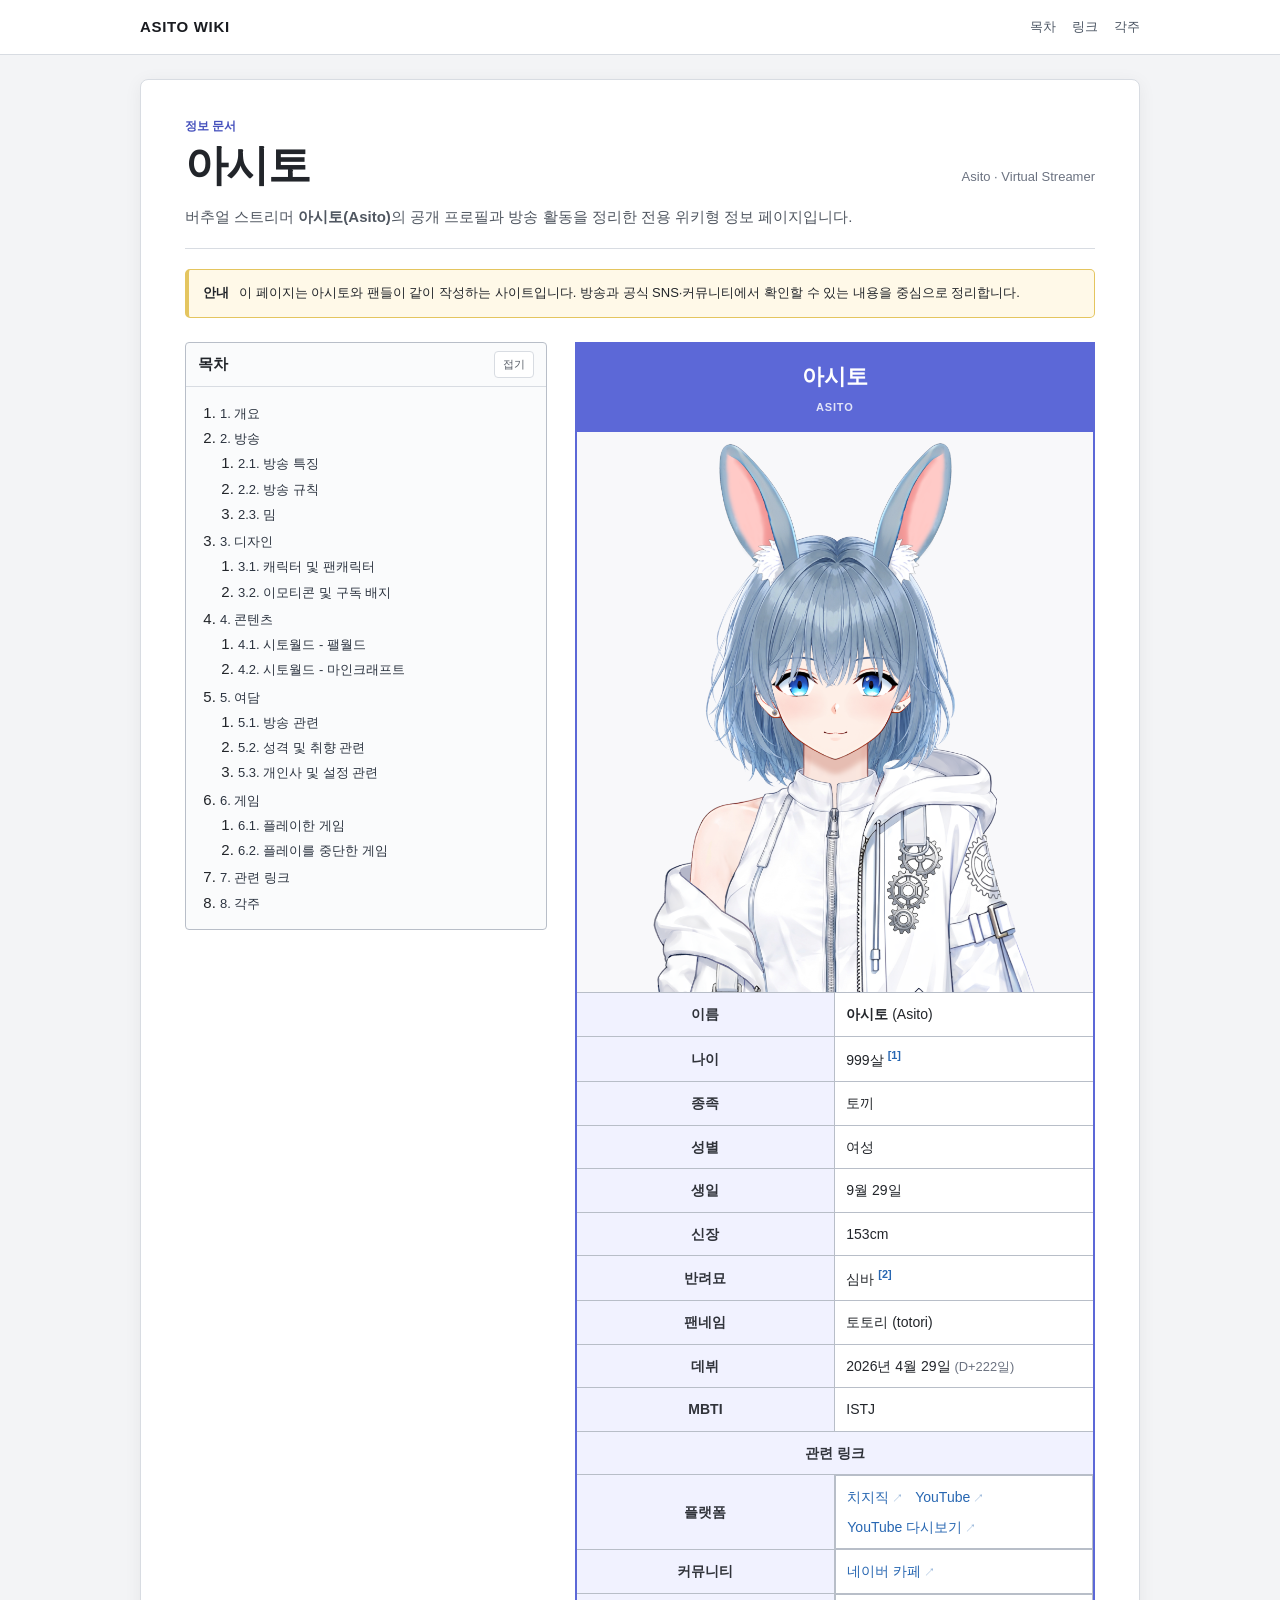
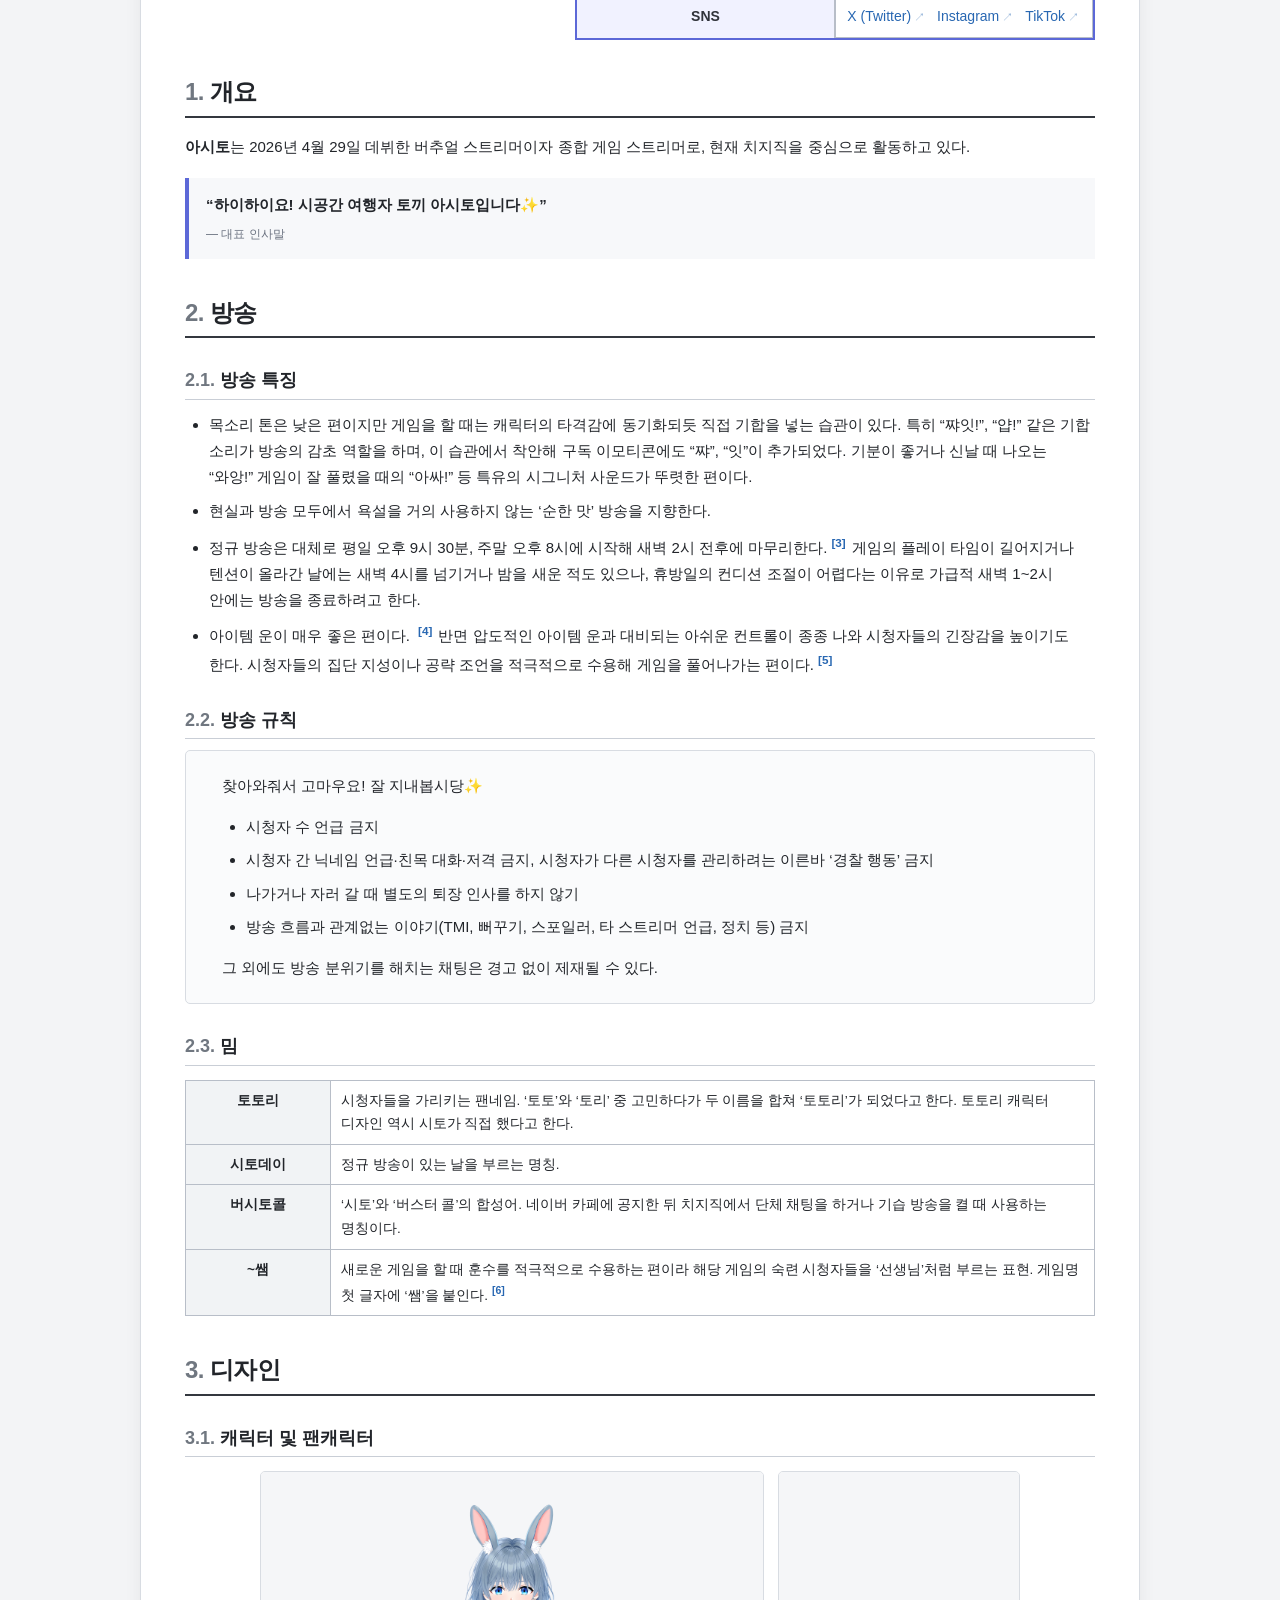
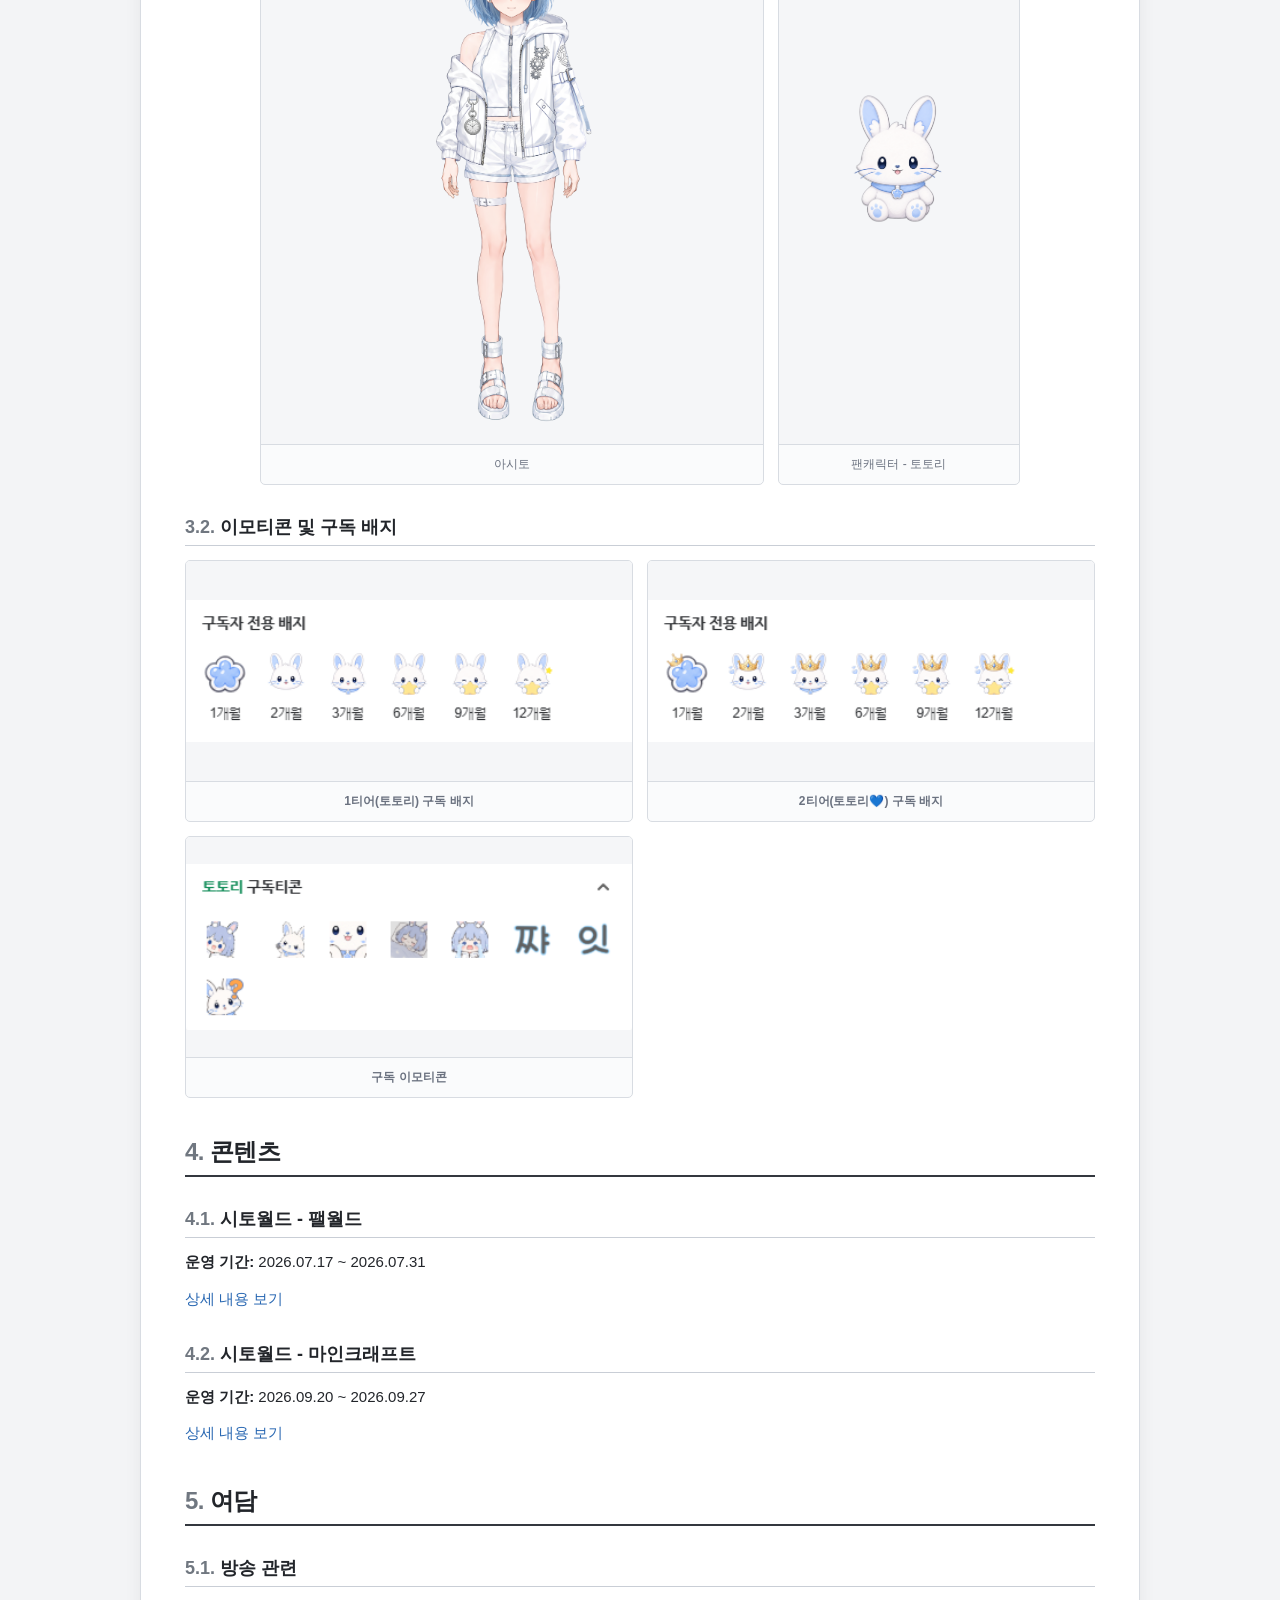
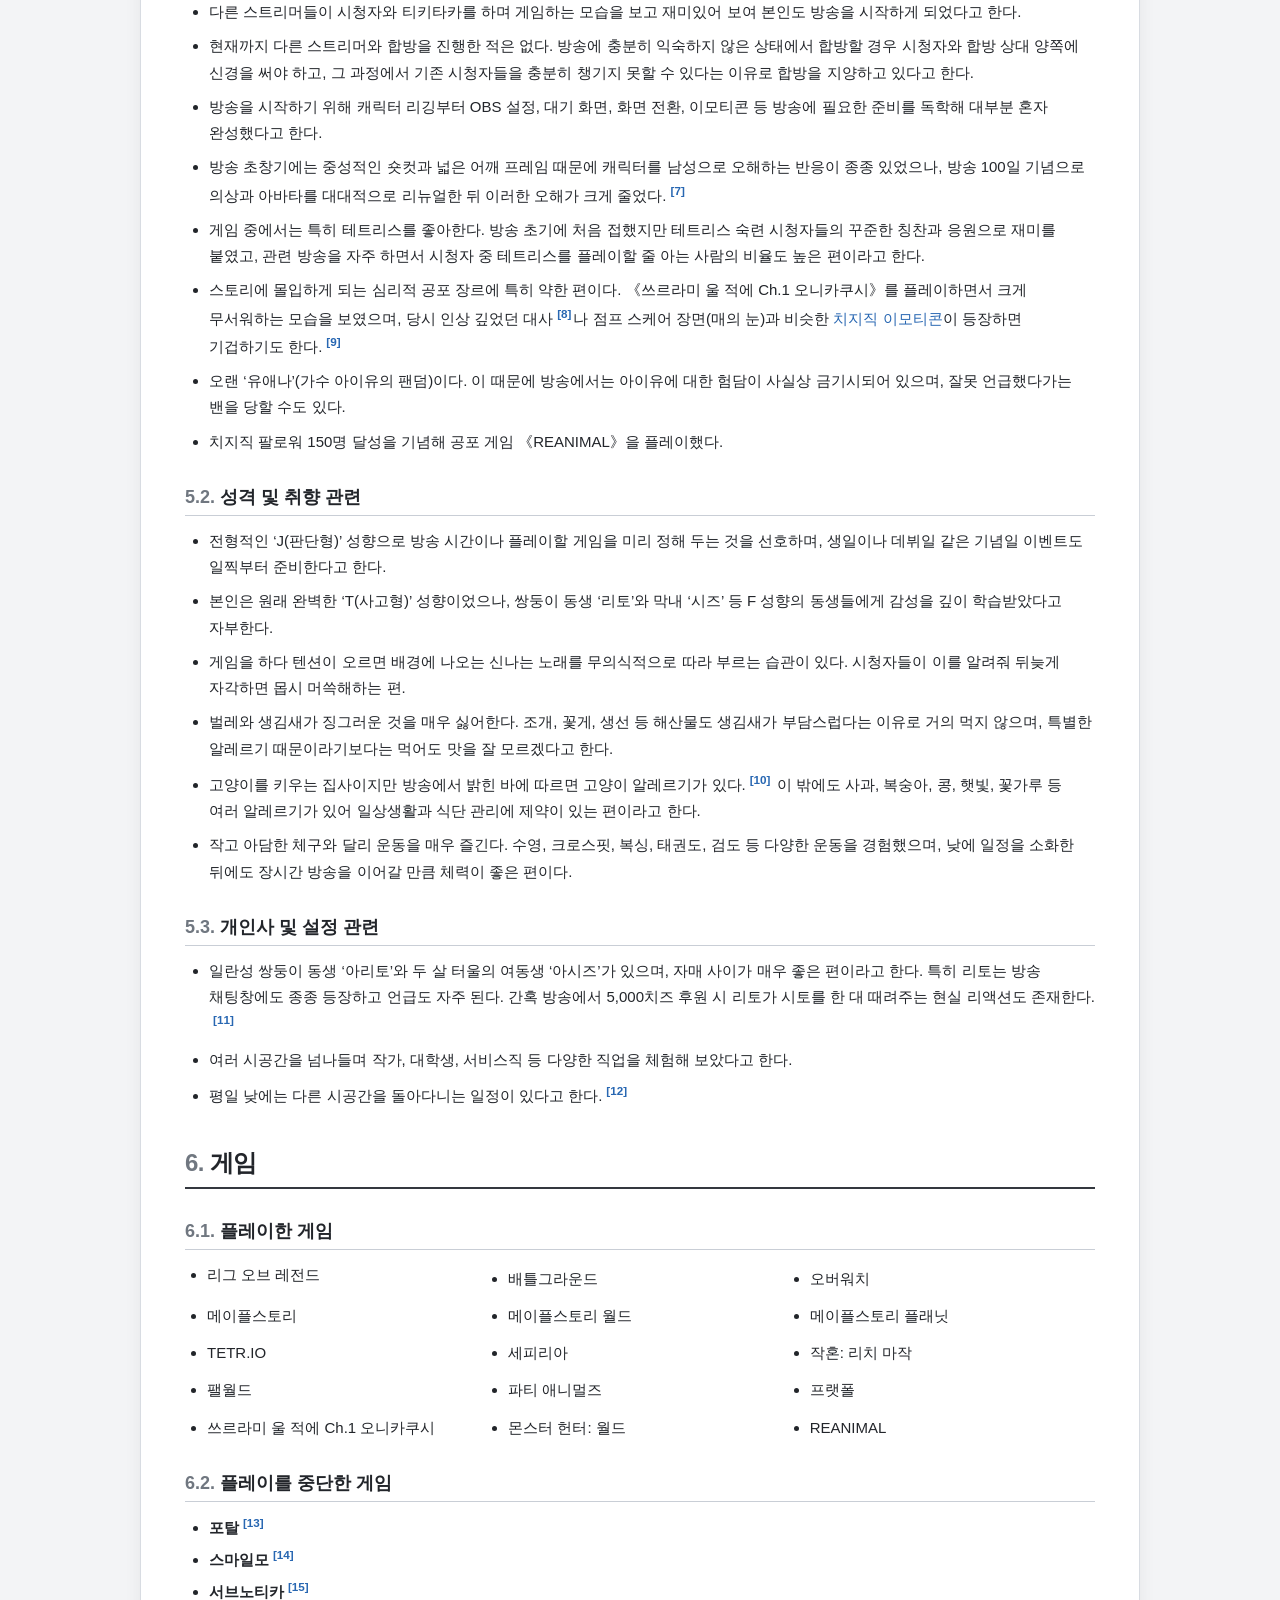
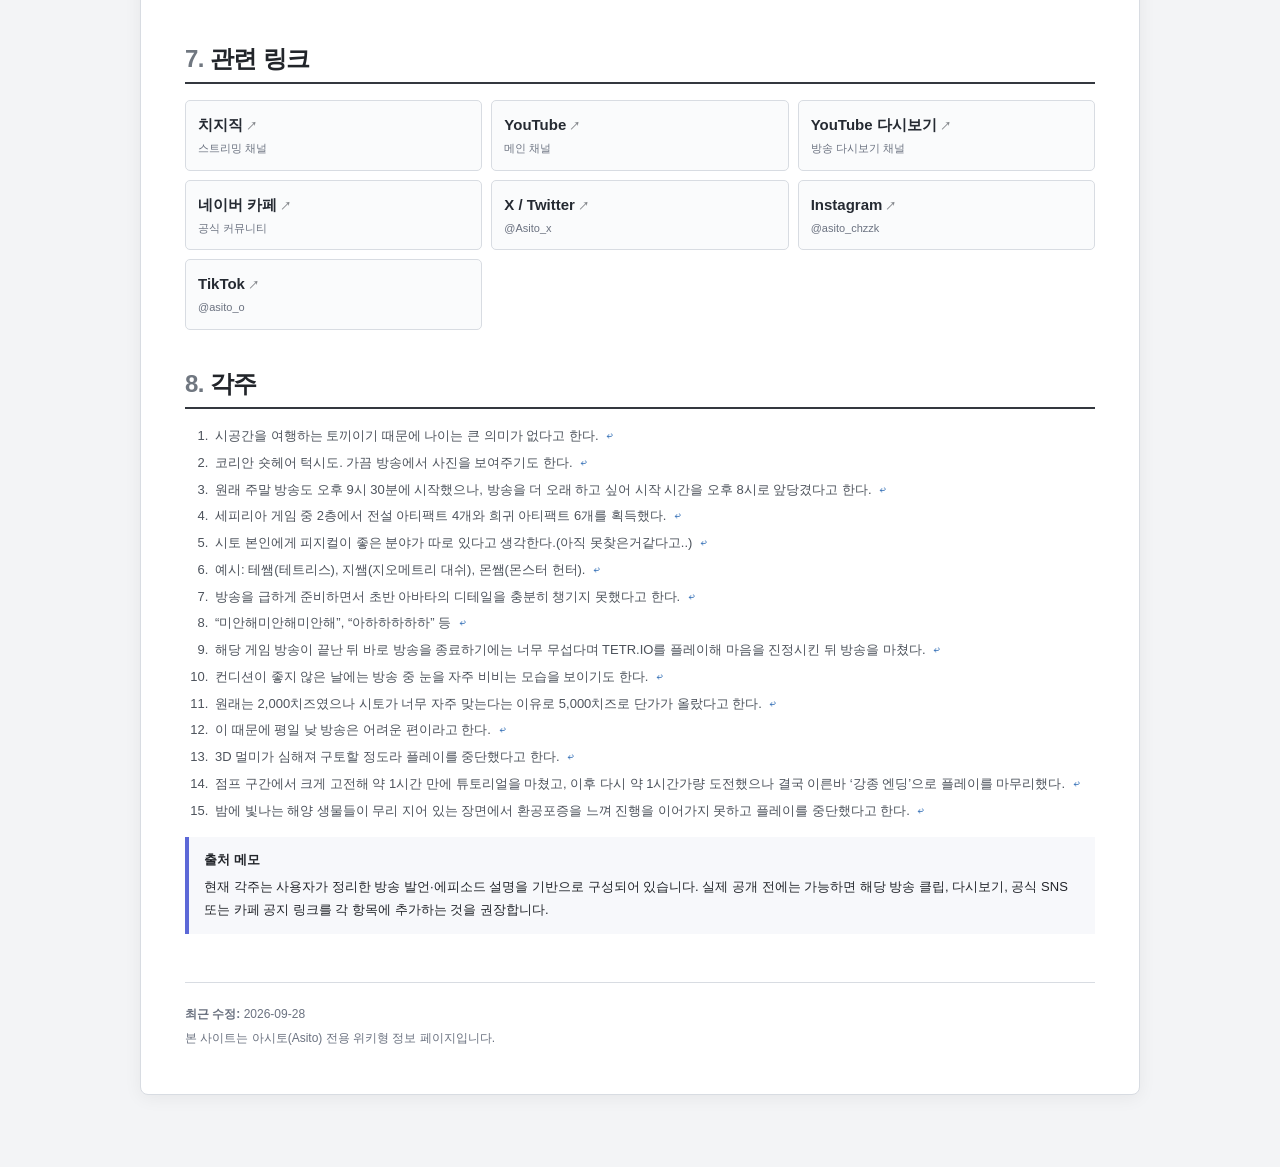
==== index.html @ 044b3c20 "Update index.html" ====
<!doctype html>
<html lang="ko">
<head>
  <meta charset="utf-8" />
  <meta name="viewport" content="width=device-width, initial-scale=1" />

  <title>아시토 (Asito) - 프로필·방송 정보 | 시토전용 위키</title>
  <meta name="description" content="버추얼 스트리머 아시토(Asito)의 프로필, 방송 특징, 밈, 콘텐츠, 게임 기록과 공식 링크를 정리한 전용 위키형 정보 페이지입니다." />
  <link rel="canonical" href="https://asito929.github.io/wiki/" />
  <meta name="robots" content="index, follow, max-image-preview:large" />

  <meta property="og:type" content="website" />
  <meta property="og:title" content="아시토 (Asito) - 전용 위키" />
  <meta property="og:description" content="아시토의 프로필과 방송 정보를 한곳에 정리한 전용 위키" />
  <meta property="og:url" content="https://asito929.github.io/wiki/" />
  <meta property="og:image" content="https://asito929.github.io/wiki/assets/asito_profile-placeholder.png" />
  <meta name="twitter:card" content="summary_large_image" />

  <link rel="stylesheet" href="./style.css" />

  <script type="application/ld+json">
  {
    "@context": "https://schema.org",
    "@type": "ProfilePage",
    "name": "아시토 (Asito) - 전용 위키",
    "description": "버추얼 스트리머 아시토의 공개 프로필과 방송 정보를 정리한 전용 위키형 페이지",
    "url": "https://YOUR-ID.github.io/",
    "mainEntity": {
      "@type": "Person",
      "name": "아시토",
      "alternateName": "Asito",
      "description": "버추얼 스트리머·종합 게임 스트리머",
      "sameAs": [
        "https://chzzk.naver.com/1ad1b25fa37d407d72d8764e93e0411b"
        "https://www.youtube.com/channel/UCNbgqA-y0f8MkxklSP9upqw",
        "https://youtube.com/channel/UC9Wk00P58SaqDqn43cXMQJQ",
        "https://x.com/Asito_x",
        "https://www.instagram.com/asito_chzzk",
        "https://www.tiktok.com/@asito_o",
        "https://cafe.naver.com/astio"
      ]
    }
  }
  </script>
</head>
<body>
  <header class="site-header">
    <div class="header-inner">
      <a class="brand" href="#top" aria-label="문서 맨 위로">ASITO WIKI</a>
      <div class="header-actions">
        <a href="#toc">목차</a>
        <a href="#links">링크</a>
        <a href="#notes">각주</a>
      </div>
    </div>
  </header>

  <main id="top" class="page-shell">
    <article class="wiki-document">
      <header class="document-header">
        <div class="document-title-row">
          <div>
            <p class="document-kicker">정보 문서</p>
            <h1>아시토</h1>
          </div>
          <span class="document-type">Asito · Virtual Streamer</span>
        </div>
        <p class="document-summary">
          버추얼 스트리머 <strong>아시토(Asito)</strong>의 공개 프로필과 방송 활동을 정리한 전용 위키형 정보 페이지입니다.
        </p>
      </header>

      <aside class="notice-box" aria-label="비공식 사이트 안내">
        <strong>안내</strong>
        <span>이 페이지는 아시토와 팬들이 같이 작성하는 사이트입니다. 방송과 공식 SNS·커뮤니티에서 확인할 수 있는 내용을 중심으로 정리합니다.</span>
      </aside>
      <section class="profile-area" aria-label="아시토 프로필">
        <table class="profile-table">
          <thead>
            <tr>
              <th colspan="2">
                <span class="profile-main-name">아시토</span>
                <span class="profile-en-name">ASITO</span>
              </th>
            </tr>
          </thead>
          <tbody>
            <tr class="profile-image-row">
              <td colspan="2">
                <img class="profile-image" src="./assets/asito_profile-placeholder.png" alt="아시토 프로필 이미지 자리" />
              </td>
            </tr>
            <tr><th>이름</th><td><strong>아시토</strong> (Asito)</td></tr>
            <tr><th>나이</th><td>999살<sup class="footnote-ref"><a href="#fn-1" id="ref-1">[1]</a></sup></td></tr>
            <tr><th>종족</th><td>토끼</td></tr>
            <tr><th>성별</th><td>여성</td></tr>
            <tr><th>생일</th><td>9월 29일</td></tr>
            <tr><th>신장</th><td>153cm</td></tr>
            <tr><th>반려묘</th><td>심바<sup class="footnote-ref"><a href="#fn-2" id="ref-2">[2]</a></sup></td></tr>
            <tr><th>팬네임</th><td>토토리 (totori)</td></tr>
            <tr><th>데뷔</th><td>2026년 4월 29일 <span class="subtle">(D+<span id="debutDays">-</span>일)</span></td></tr>
            <tr><th>MBTI</th><td>ISTJ</td></tr>
            <tr><th colspan="2">관련 링크</th></tr>
            <tr>
              <th>플랫폼</th>
              <td class="inline-links">
                <a href="https://chzzk.naver.com/1ad1b25fa37d407d72d8764e93e0411b" target="_blank" rel="noopener noreferrer">치지직</a>
                <a href="https://www.youtube.com/channel/UCNbgqA-y0f8MkxklSP9upqw" target="_blank" rel="noopener noreferrer">YouTube</a>
                <a href="https://youtube.com/channel/UC9Wk00P58SaqDqn43cXMQJQ" target="_blank" rel="noopener noreferrer">YouTube 다시보기</a>
              </td>
            </tr>
            <tr>
              <th>커뮤니티</th>
              <td class="inline-links">
                <a href="https://cafe.naver.com/astio" target="_blank" rel="noopener noreferrer">네이버 카페</a>
              </td>
            </tr>
            <tr>
              <th>SNS</th>
              <td class="inline-links">
                <a href="https://x.com/Asito_x" target="_blank" rel="noopener noreferrer">X (Twitter)</a>
                <a href="https://www.instagram.com/asito_chzzk" target="_blank" rel="noopener noreferrer">Instagram</a>
                <a href="https://www.tiktok.com/@asito_o" target="_blank" rel="noopener noreferrer">TikTok</a>
              </td>
            </tr>
          </tbody>
        </table>
      </section>

      <nav id="toc" class="toc-box" aria-label="문서 목차">
        <div class="toc-title">
          <strong>목차</strong>
          <button id="tocToggle" class="toc-toggle" type="button" aria-expanded="true">접기</button>
        </div>
        <ol id="tocList" class="toc-list"></ol>
      </nav>

      <div class="document-content">
        <section id="overview" class="wiki-section">
          <h2><span class="section-number">1.</span> 개요</h2>
          <p>
            <strong>아시토</strong>는 2026년 4월 29일 데뷔한 버추얼 스트리머이자 종합 게임 스트리머로, 현재 치지직을 중심으로 활동하고 있다.
          </p>
          <blockquote class="quote-box">
            <p><strong>“하이하이요! 시공간 여행자 토끼 아시토입니다✨”</strong></p>
            <cite>— 대표 인사말</cite>
          </blockquote>
        </section>

        <section id="broadcast" class="wiki-section">
          <h2><span class="section-number">2.</span> 방송</h2>

          <h3 id="broadcast-style"><span class="section-number">2.1.</span> 방송 특징</h3>
          <ul class="prose-list">
            <li>목소리 톤은 낮은 편이지만 게임을 할 때는 캐릭터의 타격감에 동기화되듯 직접 기합을 넣는 습관이 있다. 특히 “쨔잇!”, “얍!” 같은 기합 소리가 방송의 감초 역할을 하며, 이 습관에서 착안해 구독 이모티콘에도 “쨔”, “잇”이 추가되었다. 기분이 좋거나 신날 때 나오는 “와앙!” 게임이 잘 풀렸을 때의 “아싸!” 등 특유의 시그니처 사운드가 뚜렷한 편이다.</li>
            <li>현실과 방송 모두에서 욕설을 거의 사용하지 않는 ‘순한 맛’ 방송을 지향한다.</li>
            <li>정규 방송은 대체로 평일 오후 9시 30분, 주말 오후 8시에 시작해 새벽 2시 전후에 마무리한다.<sup class="footnote-ref"><a href="#fn-3" id="ref-3">[3]</a></sup> 게임의 플레이 타임이 길어지거나 텐션이 올라간 날에는 새벽 4시를 넘기거나 밤을 새운 적도 있으나, 휴방일의 컨디션 조절이 어렵다는 이유로 가급적 새벽 1~2시 안에는 방송을 종료하려고 한다.</li>
            <li>아이템 운이 매우 좋은 편이다. <sup class="footnote-ref"><a href="#fn-4" id="ref-4">[4]</a></sup> 반면 압도적인 아이템 운과 대비되는 아쉬운 컨트롤이 종종 나와 시청자들의 긴장감을 높이기도 한다. 시청자들의 집단 지성이나 공략 조언을 적극적으로 수용해 게임을 풀어나가는 편이다.<sup class="footnote-ref"><a href="#fn-5" id="ref-5">[5]</a></sup></li>
          </ul>

          <h3 id="broadcast-rules"><span class="section-number">2.2.</span> 방송 규칙</h3>

          <div class="rule-list">
            <p>찾아와줘서 고마우요! 잘 지내봅시당✨</p>

            <ul>
              <li>시청자 수 언급 금지</li>
              <li>시청자 간 닉네임 언급·친목 대화·저격 금지, 시청자가 다른 시청자를 관리하려는 이른바 ‘경찰 행동’ 금지</li>
              <li>나가거나 자러 갈 때 별도의 퇴장 인사를 하지 않기</li>
              <li>방송 흐름과 관계없는 이야기(TMI, 뻐꾸기, 스포일러, 타 스트리머 언급, 정치 등) 금지</li>
            </ul>

            <p>그 외에도 방송 분위기를 해치는 채팅은 경고 없이 제재될 수 있다.</p>
          </div>

          <h3 id="memes"><span class="section-number">2.3.</span> 밈</h3>
          <div class="wiki-table-scroll">
            <table class="wiki-table meme-table">
              <tbody>
                <tr><th>토토리</th><td>시청자들을 가리키는 팬네임. ‘토토’와 ‘토리’ 중 고민하다가 두 이름을 합쳐 ‘토토리’가 되었다고 한다. 토토리 캐릭터 디자인 역시 시토가 직접 했다고 한다.</td></tr>
                <tr><th>시토데이</th><td>정규 방송이 있는 날을 부르는 명칭.</td></tr>
                <tr><th>버시토콜</th><td>‘시토’와 ‘버스터 콜’의 합성어. 네이버 카페에 공지한 뒤 치지직에서 단체 채팅을 하거나 기습 방송을 켤 때 사용하는 명칭이다.</td></tr>
                <tr><th>~쌤</th><td>새로운 게임을 할 때 훈수를 적극적으로 수용하는 편이라 해당 게임의 숙련 시청자들을 ‘선생님’처럼 부르는 표현. 게임명 첫 글자에 ‘쌤’을 붙인다.<sup class="footnote-ref"><a href="#fn-6" id="ref-6">[6]</a></sup></td></tr>
              </tbody>
            </table>
          </div>
        </section>

        <section id="design" class="wiki-section">
          <h2><span class="section-number">3.</span> 디자인</h2>
          <h3 id="character"><span class="section-number">3.1.</span> 캐릭터 및 팬캐릭터</h3>
          <div class="character-grid">
            <figure class="media-card character-card character-main">
              <div class="character-image-wrap">
                <img src="./assets/asito_full_character-placeholder.png"
                    alt="아시토 기본 캐릭터 전신 일러스트" />
              </div>
              <figcaption>아시토</figcaption>
            </figure>

            <figure class="media-card character-card character-fan">
              <div class="character-image-wrap">
                <img src="./assets/totori.png"
                    alt="아시토 팬캐릭터 토토리" />
              </div>
              <figcaption>팬캐릭터 - 토토리</figcaption>
            </figure>
          </div>
          <!-- <h3 id="character"><span class="section-number">3.1.</span> 캐릭터 및 팬캐릭터</h3>
          <figure class="media-card large-media">
            <img src="./assets/asito_full_character-placeholder.png" alt="아시토 캐릭터 전신 일러스트 자리" />
            <figcaption>기본 캐릭터 시트</figcaption>
          </figure>

          <h3 id="character"><span class="section-number">3.2.</span> 팬캐릭터</h3>
          <figure class="media-card large-media">
            <img src="./assets/totori.png" alt="아시토 캐릭터 전신 일러스트 자리" />
            <figcaption>팬캐릭터</figcaption>
          </figure> -->

          <h3 id="emotes-badges"><span class="section-number">3.2.</span> 이모티콘 및 구독 배지</h3>
          <div class="media-grid">
            <figure class="media-card">
              <img src="./assets/totori_1tier_badge.png" alt="아시토 구독 배지 이미지 자리" />
              <figcaption><strong>1티어(토토리) 구독 배지</strong></figcaption>
            </figure>
            <figure class="media-card">
              <img src="./assets/totori_2tier_badge.png" alt="아시토 구독 배지 이미지 자리" />
              <figcaption><strong>2티어(토토리💙) 구독 배지</strong></figcaption>
            </figure>
            <figure class="media-card">
              <img src="./assets/totori_1tier_emoticon.png" alt="아시토 구독 이모티콘 이미지 자리" />
              <figcaption><strong>구독 이모티콘</strong></figcaption>
            </figure>
            <!-- <figure class="media-card">
              <img src="./assets/totori_2tier_emoticon.png" alt="아시토 구독 이모티콘 이미지 자리" />
              <figcaption><strong>2티어 구독 이모티콘</strong></figcaption>
            </figure> -->

          </div>
        </section>

        <section id="content" class="wiki-section">
          <h2><span class="section-number">4.</span> 콘텐츠</h2>

          <h3 id="sitoworld-palworld"><span class="section-number">4.1.</span> 시토월드 - 팰월드</h3>
          <p><strong>운영 기간:</strong> 2026.07.17 ~ 2026.07.31</p>
          <div class="content-links">
            <a class="detail-link" href="./content/sitoworld.html#palworld">상세 내용 보기</a>
          </div>

          <h3 id="sitoworld-minecraft"><span class="section-number">4.2.</span> 시토월드 - 마인크래프트</h3>
          <p><strong>운영 기간:</strong> 2026.09.20 ~ 2026.09.27</p>
          <div class="content-links">
            <a class="detail-link" href="./content/sitoworld.html#minecraft">상세 내용 보기</a>
          </div>
        </section>

        <section id="trivia" class="wiki-section">
          <h2><span class="section-number">5.</span> 여담</h2>

          <h3 id="trivia-broadcast"><span class="section-number">5.1.</span> 방송 관련</h3>
          <ul class="prose-list">
            <li>다른 스트리머들이 시청자와 티키타카를 하며 게임하는 모습을 보고 재미있어 보여 본인도 방송을 시작하게 되었다고 한다.</li>
            <li>현재까지 다른 스트리머와 합방을 진행한 적은 없다. 방송에 충분히 익숙하지 않은 상태에서 합방할 경우 시청자와 합방 상대 양쪽에 신경을 써야 하고, 그 과정에서 기존 시청자들을 충분히 챙기지 못할 수 있다는 이유로 합방을 지양하고 있다고 한다.</li>
            <li>방송을 시작하기 위해 캐릭터 리깅부터 OBS 설정, 대기 화면, 화면 전환, 이모티콘 등 방송에 필요한 준비를 독학해 대부분 혼자 완성했다고 한다.</li>
            <li>방송 초창기에는 중성적인 숏컷과 넓은 어깨 프레임 때문에 캐릭터를 남성으로 오해하는 반응이 종종 있었으나, 방송 100일 기념으로 의상과 아바타를 대대적으로 리뉴얼한 뒤 이러한 오해가 크게 줄었다.<sup class="footnote-ref"><a href="#fn-7" id="ref-7">[7]</a></sup></li>
            <li>게임 중에서는 특히 테트리스를 좋아한다. 방송 초기에 처음 접했지만 테트리스 숙련 시청자들의 꾸준한 칭찬과 응원으로 재미를 붙였고, 관련 방송을 자주 하면서 시청자 중 테트리스를 플레이할 줄 아는 사람의 비율도 높은 편이라고 한다.</li>
            <li>스토리에 몰입하게 되는 심리적 공포 장르에 특히 약한 편이다. 《쓰르라미 울 적에 Ch.1 오니카쿠시》를 플레이하면서 크게 무서워하는 모습을 보였으며, 당시 인상 깊었던 대사<sup class="footnote-ref"><a href="#fn-8" id="ref-8">[8]</a></sup>나 점프 스케어 장면(매의 눈)과 비슷한 <a href="https://ssl.pstatic.net/static/nng/glive/icon/b_12.gif" target="_blank" rel="noopener noreferrer">치지직 이모티콘</a>이 등장하면 기겁하기도 한다.<sup class="footnote-ref"><a href="#fn-9" id="ref-9">[9]</a></sup></li>
            <li>오랜 ‘유애나’(가수 아이유의 팬덤)이다. 이 때문에 방송에서는 아이유에 대한 험담이 사실상 금기시되어 있으며, 잘못 언급했다가는 밴을 당할 수도 있다.</li>
            <li>치지직 팔로워 150명 달성을 기념해 공포 게임 《REANIMAL》을 플레이했다.</li>
          </ul>

          <h3 id="trivia-personality"><span class="section-number">5.2.</span> 성격 및 취향 관련</h3>
          <ul class="prose-list">
            <li>전형적인 ‘J(판단형)’ 성향으로 방송 시간이나 플레이할 게임을 미리 정해 두는 것을 선호하며, 생일이나 데뷔일 같은 기념일 이벤트도 일찍부터 준비한다고 한다.</li>
            <li>본인은 원래 완벽한 ‘T(사고형)’ 성향이었으나, 쌍둥이 동생 ‘리토’와 막내 ‘시즈’ 등 F 성향의 동생들에게 감성을 깊이 학습받았다고 자부한다.</li>
            <li>게임을 하다 텐션이 오르면 배경에 나오는 신나는 노래를 무의식적으로 따라 부르는 습관이 있다. 시청자들이 이를 알려줘 뒤늦게 자각하면 몹시 머쓱해하는 편.</li>
            <li>벌레와 생김새가 징그러운 것을 매우 싫어한다. 조개, 꽃게, 생선 등 해산물도 생김새가 부담스럽다는 이유로 거의 먹지 않으며, 특별한 알레르기 때문이라기보다는 먹어도 맛을 잘 모르겠다고 한다.</li>
            <li>고양이를 키우는 집사이지만 방송에서 밝힌 바에 따르면 고양이 알레르기가 있다.<sup class="footnote-ref"><a href="#fn-10" id="ref-10">[10]</a></sup> 이 밖에도 사과, 복숭아, 콩, 햇빛, 꽃가루 등 여러 알레르기가 있어 일상생활과 식단 관리에 제약이 있는 편이라고 한다.</li>
            <li>작고 아담한 체구와 달리 운동을 매우 즐긴다. 수영, 크로스핏, 복싱, 태권도, 검도 등 다양한 운동을 경험했으며, 낮에 일정을 소화한 뒤에도 장시간 방송을 이어갈 만큼 체력이 좋은 편이다.</li>
          </ul>

          <h3 id="trivia-personal"><span class="section-number">5.3.</span> 개인사 및 설정 관련</h3>
          <ul class="prose-list">
            <li>일란성 쌍둥이 동생 ‘아리토’와 두 살 터울의 여동생 ‘아시즈’가 있으며, 자매 사이가 매우 좋은 편이라고 한다. 특히 리토는 방송 채팅창에도 종종 등장하고 언급도 자주 된다. 간혹 방송에서 5,000치즈 후원 시 리토가 시토를 한 대 때려주는 현실 리액션도 존재한다.<sup class="footnote-ref"><a href="#fn-11" id="ref-11">[11]</a></sup></li>
            <li>여러 시공간을 넘나들며 작가, 대학생, 서비스직 등 다양한 직업을 체험해 보았다고 한다.</li>
            <li>평일 낮에는 다른 시공간을 돌아다니는 일정이 있다고 한다.<sup class="footnote-ref"><a href="#fn-12" id="ref-12">[12]</a></sup></li>
          </ul>
        </section>

        <section id="games" class="wiki-section">
          <h2><span class="section-number">6.</span> 게임</h2>

          <h3 id="games-played"><span class="section-number">6.1.</span> 플레이한 게임</h3>
          <ul class="game-grid">
            <li>리그 오브 레전드</li>
            <li>배틀그라운드</li>
            <li>오버워치</li>
            <li>메이플스토리</li>
            <li>메이플스토리 월드</li>
            <li>메이플스토리 플래닛</li>
            <li>TETR.IO</li>
            <li>세피리아</li>
            <li>작혼: 리치 마작</li>
            <li>팰월드</li>
            <li>파티 애니멀즈</li>
            <li>프랫폴</li>
            <li>쓰르라미 울 적에 Ch.1 오니카쿠시</li>
            <li>몬스터 헌터: 월드</li>
            <li>REANIMAL</li>
          </ul>

          <h3 id="games-dropped"><span class="section-number">6.2.</span> 플레이를 중단한 게임</h3>
          <ul class="prose-list compact-game-list">
            <li><strong>포탈</strong><sup class="footnote-ref"><a href="#fn-13" id="ref-13">[13]</a></sup></li>
            <li><strong>스마일모</strong><sup class="footnote-ref"><a href="#fn-14" id="ref-14">[14]</a></sup></li>
            <li><strong>서브노티카</strong><sup class="footnote-ref"><a href="#fn-15" id="ref-15">[15]</a></sup></li>
          </ul>
        </section>

        <section id="links" class="wiki-section">
          <h2><span class="section-number">7.</span> 관련 링크</h2>
          <div class="link-list six-links">
            <a href="https://chzzk.naver.com/1ad1b25fa37d407d72d8764e93e0411b" class="external-link" target="_blank" rel="noopener noreferrer"><strong>치지직</strong><span>스트리밍 채널</span></a>
            <a href="https://www.youtube.com/channel/UCNbgqA-y0f8MkxklSP9upqw" class="external-link" target="_blank" rel="noopener noreferrer"><strong>YouTube</strong><span>메인 채널</span></a>
            <a href="https://youtube.com/channel/UC9Wk00P58SaqDqn43cXMQJQ" class="external-link" target="_blank" rel="noopener noreferrer"><strong>YouTube 다시보기</strong><span>방송 다시보기 채널</span></a>
            <a href="https://cafe.naver.com/astio" class="external-link" target="_blank" rel="noopener noreferrer"><strong>네이버 카페</strong><span>공식 커뮤니티</span></a>
            <a href="https://x.com/Asito_x" class="external-link" target="_blank" rel="noopener noreferrer"><strong>X / Twitter</strong><span>@Asito_x</span></a>
            <a href="https://www.instagram.com/asito_chzzk" class="external-link" target="_blank" rel="noopener noreferrer"><strong>Instagram</strong><span>@asito_chzzk</span></a>
            <a href="https://www.tiktok.com/@asito_o" class="external-link" target="_blank" rel="noopener noreferrer"><strong>TikTok</strong><span>@asito_o</span></a>
          </div>
        </section>

        <section id="notes" class="wiki-section">
          <h2><span class="section-number">8.</span> 각주</h2>
          <ol class="footnotes">
            <li id="fn-1">시공간을 여행하는 토끼이기 때문에 나이는 큰 의미가 없다고 한다. <a href="#ref-1" class="back-ref" aria-label="본문 각주 1로 돌아가기">↩</a></li>
            <li id="fn-2">코리안 숏헤어 턱시도. 가끔 방송에서 사진을 보여주기도 한다. <a href="#ref-2" class="back-ref" aria-label="본문 각주 2로 돌아가기">↩</a></li>
            <li id="fn-3">원래 주말 방송도 오후 9시 30분에 시작했으나, 방송을 더 오래 하고 싶어 시작 시간을 오후 8시로 앞당겼다고 한다. <a href="#ref-3" class="back-ref" aria-label="본문 각주 3으로 돌아가기">↩</a></li>
            <li id="fn-4">세피리아 게임 중 2층에서 전설 아티팩트 4개와 희귀 아티팩트 6개를 획득했다. <a href="#ref-4" class="back-ref" aria-label="본문 각주 4로 돌아가기">↩</a></li>
            <li id="fn-5">시토 본인에게 피지컬이 좋은 분야가 따로 있다고 생각한다.(아직 못찾은거같다고..) <a href="#ref-5" class="back-ref" aria-label="본문 각주 5로 돌아가기">↩</a></li>
            <li id="fn-6">예시: 테쌤(테트리스), 지쌤(지오메트리 대쉬), 몬쌤(몬스터 헌터). <a href="#ref-6" class="back-ref" aria-label="본문 각주 6으로 돌아가기">↩</a></li>
            <li id="fn-7">방송을 급하게 준비하면서 초반 아바타의 디테일을 충분히 챙기지 못했다고 한다. <a href="#ref-7" class="back-ref" aria-label="본문 각주 7로 돌아가기">↩</a></li>
            <li id="fn-8">“미안해미안해미안해”, “아하하하하하” 등  <a href="#ref-8" class="back-ref" aria-label="본문 각주 8로 돌아가기">↩</a></li>
            <li id="fn-9">해당 게임 방송이 끝난 뒤 바로 방송을 종료하기에는 너무 무섭다며 TETR.IO를 플레이해 마음을 진정시킨 뒤 방송을 마쳤다. <a href="#ref-9" class="back-ref" aria-label="본문 각주 9로 돌아가기">↩</a></li>
            <li id="fn-10">컨디션이 좋지 않은 날에는 방송 중 눈을 자주 비비는 모습을 보이기도 한다. <a href="#ref-10" class="back-ref" aria-label="본문 각주 10으로 돌아가기">↩</a></li>
            <li id="fn-11">원래는 2,000치즈였으나 시토가 너무 자주 맞는다는 이유로 5,000치즈로 단가가 올랐다고 한다. <a href="#ref-11" class="back-ref" aria-label="본문 각주 11로 돌아가기">↩</a></li>
            <li id="fn-12">이 때문에 평일 낮 방송은 어려운 편이라고 한다. <a href="#ref-12" class="back-ref" aria-label="본문 각주 12로 돌아가기">↩</a></li>
            <li id="fn-13">3D 멀미가 심해져 구토할 정도라 플레이를 중단했다고 한다. <a href="#ref-13" class="back-ref" aria-label="본문 각주 13으로 돌아가기">↩</a></li>
            <li id="fn-14">점프 구간에서 크게 고전해 약 1시간 만에 튜토리얼을 마쳤고, 이후 다시 약 1시간가량 도전했으나 결국 이른바 ‘강종 엔딩’으로 플레이를 마무리했다. <a href="#ref-14" class="back-ref" aria-label="본문 각주 14로 돌아가기">↩</a></li>
            <li id="fn-15">밤에 빛나는 해양 생물들이 무리 지어 있는 장면에서 환공포증을 느껴 진행을 이어가지 못하고 플레이를 중단했다고 한다. <a href="#ref-15" class="back-ref" aria-label="본문 각주 15로 돌아가기">↩</a></li>
          </ol>
          <div class="source-policy">
            <strong>출처 메모</strong>
            <p>현재 각주는 사용자가 정리한 방송 발언·에피소드 설명을 기반으로 구성되어 있습니다. 실제 공개 전에는 가능하면 해당 방송 클립, 다시보기, 공식 SNS 또는 카페 공지 링크를 각 항목에 추가하는 것을 권장합니다.</p>
          </div>
        </section>
      </div>

      <footer class="document-footer">
        <p><strong>최근 수정:</strong> 2026-09-28</p>
        <p>본 사이트는 아시토(Asito) 전용 위키형 정보 페이지입니다.</p>
      </footer>
    </article>
  </main>

  <button class="to-top" id="toTop" type="button" aria-label="맨 위로 이동">↑</button>
  <script src="./script.js"></script>
</body>
</html>
---- style.css ----
:root {
  /* 스트리머 대표색으로 이 값만 바꾸면 표/링크/강조색이 함께 바뀝니다. */
  --theme-color: #5c68d7;
  --theme-dark: #4651bd;
  --theme-soft: #f1f2ff;

  --page-bg: #f3f4f6;
  --paper: #ffffff;
  --text: #22252a;
  --muted: #6b7280;
  --line: #d8dce2;
  --line-dark: #b8bec8;
  --table-head: #f1f3f5;
  --notice-bg: #fff9e8;
  --notice-line: #e4c55f;
  --quote-bg: #f7f8fa;
  --radius: 8px;
  --shadow: 0 3px 18px rgba(0, 0, 0, .06);
}

* { box-sizing: border-box; }
html { scroll-behavior: smooth; }
body {
  margin: 0;
  background: var(--page-bg);
  color: var(--text);
  font-family: -apple-system, BlinkMacSystemFont, "Pretendard", "Noto Sans KR", "Segoe UI", sans-serif;
  font-size: 15px;
  line-height: 1.75;
  word-break: keep-all;
}

a { color: #2867b2; text-decoration: none; }
a:hover { text-decoration: underline; }
img { max-width: 100%; }

.site-header {
  position: sticky;
  top: 0;
  z-index: 50;
  border-bottom: 1px solid var(--line);
  background: rgba(255, 255, 255, .96);
  backdrop-filter: blur(9px);
}

.header-inner {
  max-width: 1040px;
  height: 54px;
  margin: 0 auto;
  padding: 0 20px;
  display: flex;
  align-items: center;
  justify-content: space-between;
  gap: 20px;
}

.brand {
  color: #191b20;
  font-size: 15px;
  font-weight: 850;
  letter-spacing: .045em;
}

.brand:hover { text-decoration: none; }
.header-actions { display: flex; gap: 16px; font-size: 13px; }
.header-actions a { color: #4b5563; }

.page-shell {
  max-width: 1040px;
  margin: 24px auto 72px;
  padding: 0 20px;
}

.wiki-document {
  min-width: 0;
  padding: 36px 44px 42px;
  border: 1px solid var(--line);
  border-radius: var(--radius);
  background: var(--paper);
  box-shadow: var(--shadow);
}

.document-header {
  padding-bottom: 18px;
  border-bottom: 1px solid var(--line);
}

.document-title-row {
  display: flex;
  align-items: flex-end;
  justify-content: space-between;
  gap: 20px;
}

.document-kicker {
  margin: 0 0 3px;
  color: var(--theme-dark);
  font-size: 12px;
  font-weight: 800;
}

h1 {
  margin: 0;
  font-size: clamp(31px, 5vw, 43px);
  line-height: 1.2;
  letter-spacing: -.035em;
}

.document-type {
  flex: 0 0 auto;
  margin-bottom: 3px;
  color: var(--muted);
  font-size: 13px;
}

.document-summary {
  margin: 12px 0 0;
  color: #505761;
}

.notice-box {
  margin: 20px 0 24px;
  padding: 12px 14px;
  display: grid;
  grid-template-columns: auto 1fr;
  gap: 10px;
  border: 1px solid var(--notice-line);
  border-left-width: 4px;
  border-radius: 5px;
  background: var(--notice-bg);
  font-size: 13px;
}

.notice-box strong { white-space: nowrap; }

/* =============================
   프로필 정보표
   ============================= */
.profile-area {
  margin: 25px 0 28px;
  display: flex;
  justify-content: center;
}

.profile-table {
  width: min(100%, 620px);
  border-collapse: collapse;
  table-layout: fixed;
  border: 2px solid var(--theme-color);
  background: #fff;
  font-size: 14px;
}

.profile-table th,
.profile-table td {
  border: 1px solid var(--line-dark);
  padding: 9px 11px;
  vertical-align: middle;
}

.profile-table thead th {
  padding: 14px 12px;
  border-color: var(--theme-color);
  background: var(--theme-color);
  color: #fff;
  text-align: center;
}

.profile-main-name {
  display: block;
  font-size: 22px;
  font-weight: 900;
  letter-spacing: -.02em;
}

.profile-en-name {
  display: block;
  margin-top: 2px;
  opacity: .82;
  font-size: 11px;
  font-weight: 600;
  letter-spacing: .08em;
}

.profile-table tbody > tr:not(.profile-image-row) > th {
  width: 124px;
  background: var(--theme-soft);
  color: #30333a;
  text-align: center;
  font-weight: 750;
}

.profile-image-row td {
  padding: 0;
  background: #f8f8fa;
  text-align: center;
}

.profile-image {
  display: block;
  width: 100%;
  max-height: 560px;
  margin: 0 auto;
  object-fit: contain;
  background: #f8f8fa;
}

.image-caption {
  margin: 0;
  padding: 7px 10px;
  border-top: 1px solid var(--line);
  color: var(--muted);
  font-size: 11px;
}

.inline-links {
  display: flex;
  flex-wrap: wrap;
  gap: 5px 12px;
}

.inline-links a::after,
.external-link strong::after {
  content: " ↗";
  font-size: .75em;
  opacity: .55;
}

/* =============================
   목차
   ============================= */
.toc-box {
  width: min(100%, 620px);
  margin: 0 0 36px;
  border: 1px solid var(--line-dark);
  border-radius: 4px;
  background: #fafbfc;
}

.toc-title {
  min-height: 43px;
  padding: 8px 12px;
  display: flex;
  align-items: center;
  justify-content: space-between;
  border-bottom: 1px solid var(--line);
}

.toc-title strong { font-size: 15px; }

.toc-toggle {
  padding: 3px 8px;
  border: 1px solid var(--line);
  border-radius: 4px;
  background: #fff;
  color: #555b65;
  font: inherit;
  font-size: 11px;
  cursor: pointer;
}

.toc-list {
  margin: 0;
  padding: 12px 16px 13px 37px;
}

.toc-list li { margin: 2px 0; line-height: 1.55; }
.toc-list a { color: #2c3440; font-size: 13px; }
.toc-list a:hover { color: #2867b2; }
.toc-list ol { margin: 2px 0 4px; padding-left: 22px; }
.toc-box.collapsed .toc-list { display: none; }
.toc-box.collapsed .toc-title { border-bottom: 0; }

/* =============================
   본문
   ============================= */
.document-content { min-width: 0; }
.wiki-section { margin-top: 38px; scroll-margin-top: 76px; }
.wiki-section:first-child { margin-top: 0; }

h2 {
  margin: 0 0 16px;
  padding: 0 0 7px;
  border-bottom: 2px solid #34383f;
  font-size: 24px;
  line-height: 1.35;
  letter-spacing: -.025em;
}

h3 {
  margin: 29px 0 11px;
  padding-bottom: 5px;
  border-bottom: 1px solid #c9ced6;
  font-size: 18px;
  line-height: 1.45;
  scroll-margin-top: 76px;
}

h4 {
  margin: 22px 0 9px;
  font-size: 15.5px;
  line-height: 1.5;
  scroll-margin-top: 76px;
}

.section-number { color: #707780; font-weight: 650; }
p { margin: 10px 0; }
ul, ol { padding-left: 24px; }
li + li { margin-top: 4px; }

.quote-box {
  margin: 18px 0;
  padding: 14px 17px;
  border-left: 4px solid var(--theme-color);
  background: var(--quote-bg);
}

.quote-box p { margin: 0; }
.quote-box cite {
  display: block;
  margin-top: 6px;
  color: var(--muted);
  font-size: 12px;
  font-style: normal;
}

.footnote-ref { margin-left: 2px; font-size: .78em; }

.footnote-ref a {
  display: inline-block;
  padding: 0 2px;
  border-radius: 3px;
  font-weight: 700;
  cursor: pointer;
}

.footnote-ref a[aria-expanded="true"] {
  background: var(--theme-soft);
  text-decoration: none;
}

.footnote-popover {
  position: fixed;
  z-index: 2000;
  display: none;
  width: min(360px, calc(100vw - 24px));
  max-height: min(280px, calc(100vh - 24px));
  overflow: hidden;
  border: 1px solid #9ea6b3;
  border-radius: 6px;
  background: #fff;
  box-shadow: 0 8px 28px rgba(30, 38, 52, .18), 0 2px 7px rgba(30, 38, 52, .12);
  color: #30343b;
  font-size: 13.5px;
  line-height: 1.65;
}

.footnote-popover.show {
  display: block;
  animation: footnote-pop .12s ease-out;
}

.footnote-popover-head {
  display: flex;
  align-items: center;
  justify-content: space-between;
  min-height: 38px;
  padding: 7px 8px 7px 12px;
  border-bottom: 1px solid var(--line);
  background: #f7f8fa;
}

.footnote-popover-title {
  color: var(--theme-dark);
  font-size: 13px;
}

.footnote-popover-close {
  display: grid;
  place-items: center;
  width: 28px;
  height: 28px;
  padding: 0;
  border: 0;
  border-radius: 4px;
  background: transparent;
  color: #68707c;
  font: inherit;
  font-size: 21px;
  line-height: 1;
  cursor: pointer;
}

.footnote-popover-close:hover,
.footnote-popover-close:focus-visible {
  background: #e9ebef;
  color: #252a32;
  outline: none;
}

.footnote-popover-body {
  max-height: 230px;
  overflow-y: auto;
  padding: 11px 13px 13px;
}

@keyframes footnote-pop {
  from { opacity: 0; transform: translateY(-3px); }
  to { opacity: 1; transform: translateY(0); }
}

@media (max-width: 640px) {
  .footnote-popover {
    width: auto;
    max-height: min(42vh, 280px);
    box-shadow: 0 8px 30px rgba(30, 38, 52, .22);
  }

  .footnote-popover-body {
    max-height: calc(min(42vh, 280px) - 39px);
  }

  .footnote-emote {
    display: inline-flex;
    align-items: center;
    vertical-align: middle;
    margin: 0 4px;
  }

  .footnote-emote img {
    width: 36px;
    height: 36px;
    object-fit: contain;
    vertical-align: middle;
  }
}

.fold-box {
  margin: 16px 0;
  border: 1px solid var(--line);
  border-radius: 4px;
  background: #fbfbfc;
}

.fold-box summary {
  padding: 9px 12px;
  cursor: pointer;
  font-weight: 700;
}

.fold-content {
  padding: 2px 13px 11px;
  border-top: 1px solid var(--line);
}

.wiki-table-scroll {
  width: 100%;
  margin: 14px 0 18px;
  overflow-x: auto;
}

.wiki-table {
  width: 100%;
  min-width: 520px;
  border-collapse: collapse;
  font-size: 13.5px;
}

.wiki-table th,
.wiki-table td {
  padding: 8px 10px;
  border: 1px solid var(--line-dark);
  vertical-align: top;
}

.wiki-table thead th,
.relationship-table > tbody > tr > th {
  background: var(--table-head);
  text-align: center;
  font-weight: 800;
}

.history-table td:first-child { width: 138px; white-space: nowrap; }
.relationship-table th { width: 145px; }

.link-list {
  display: grid;
  grid-template-columns: repeat(3, 1fr);
  gap: 9px;
  margin-top: 14px;
}

.external-link {
  min-width: 0;
  padding: 11px 12px;
  border: 1px solid var(--line);
  border-radius: 5px;
  background: #fafbfc;
}

.external-link:hover {
  border-color: #aeb8c9;
  background: var(--theme-soft);
  text-decoration: none;
}

.external-link strong {
  display: block;
  color: #252a32;
}

.external-link span {
  display: block;
  margin-top: 1px;
  color: var(--muted);
  font-size: 11px;
}

.footnotes {
  margin: 14px 0;
  padding-left: 27px;
  color: #4d535c;
  font-size: 13px;
}

.footnotes li {
  scroll-margin-top: 76px;
  padding-left: 3px;
}

.back-ref { margin-left: 4px; }

.source-policy,
.policy-box {
  margin-top: 15px;
  padding: 12px 15px;
  border-left: 4px solid var(--theme-color);
  background: #f7f8fb;
  font-size: 13px;
}

.source-policy p { margin: 4px 0 0; }
.policy-box ul { margin: 0; }

.document-footer {
  margin-top: 48px;
  padding-top: 18px;
  border-top: 1px solid var(--line);
  color: var(--muted);
  font-size: 12px;
}

.document-footer p { margin: 3px 0; }

.to-top {
  position: fixed;
  right: 20px;
  bottom: 20px;
  width: 42px;
  height: 42px;
  border: 1px solid var(--line);
  border-radius: 50%;
  background: #fff;
  box-shadow: var(--shadow);
  color: #3f4650;
  font-size: 18px;
  cursor: pointer;
  opacity: 0;
  pointer-events: none;
  transition: opacity .18s ease, transform .18s ease;
}

.to-top.show { opacity: 1; pointer-events: auto; }
.to-top:hover { transform: translateY(-2px); }

@media (max-width: 720px) {
  body { font-size: 14px; word-break: normal; }
  .header-inner { height: 50px; padding: 0 14px; }
  .header-actions { gap: 12px; font-size: 12px; }
  .page-shell { margin-top: 12px; padding: 0 8px; }
  .wiki-document { padding: 25px 16px 34px; border-radius: 5px; }
  .document-title-row { display: block; }
  .document-type { display: inline-block; margin-top: 7px; }
  .notice-box { grid-template-columns: 1fr; gap: 2px; }
  .profile-table tbody > tr:not(.profile-image-row) > th { width: 96px; padding-left: 6px; padding-right: 6px; }
  .profile-main-name { font-size: 20px; }
  .toc-box { width: 100%; }
  h2 { font-size: 21px; }
  h3 { font-size: 17px; }
  .link-list { grid-template-columns: 1fr; }
  .to-top { right: 12px; bottom: 12px; }
}

@media (max-width: 430px) {
  .brand { font-size: 13px; }
  .header-actions a:first-child { display: none; }
  .wiki-document { padding-left: 13px; padding-right: 13px; }
  .profile-table { font-size: 13px; }
  .profile-table th, .profile-table td { padding-top: 8px; padding-bottom: 8px; }
}

@media print {
  .site-header,
  .to-top,
  .toc-toggle { display: none !important; }
  body { background: #fff; }
  .page-shell { max-width: none; margin: 0; padding: 0; }
  .wiki-document { border: 0; box-shadow: none; padding: 0; }
  a { color: inherit; text-decoration: none; }
}

/* =============================
   아시토 문서 전용 확장 스타일
   ============================= */
.subtle {
  color: var(--muted);
  font-size: .92em;
}

.prose-list {
  margin: 12px 0;
}

.prose-list > li {
  margin-top: 8px;
}

.compact-quote {
  margin-bottom: 12px;
}

.rule-list {
  margin: 10px 0 8px;
  padding: 12px 18px 12px 36px;
  border: 1px solid var(--line);
  border-radius: 5px;
  background: #fafbfc;
}

.rule-list li + li {
  margin-top: 7px;
}

.rule-warning {
  margin-top: 10px;
  padding: 9px 12px;
  border-left: 4px solid #c84c4c;
  background: #fff7f7;
  font-size: 13px;
}

.meme-table th,
.wiki-table tbody > tr > th {
  width: 145px;
  background: var(--table-head);
  text-align: center;
  font-weight: 800;
}

.media-grid {
  display: grid;
  grid-template-columns: repeat(2, minmax(0, 1fr));
  gap: 14px;
  margin: 14px 0 20px;
}

.media-card {
  margin: 0;
  overflow: hidden;
  border: 1px solid var(--line);
  border-radius: 5px;
  background: #fafbfc;
}

.media-card img {
  display: block;
  width: 100%;
  min-height: 220px;
  max-height: 440px;
  object-fit: contain;
  background: #f5f6f8;
}

.large-media {
  max-width: 620px;
  margin: 14px auto 20px;
}

.large-media img {
  min-height: 420px;
  max-height: 680px;
}

/* Character comparison layout */
.character-grid {
  display: grid;
  grid-template-columns: minmax(0, 1.35fr) minmax(220px, 0.65fr);
  align-items: stretch;
  gap: 14px;
  max-width: 760px;
  margin: 14px auto 20px;
}

.character-card {
  display: flex;
  flex-direction: column;
}

.character-image-wrap {
  display: flex;
  align-items: center;
  justify-content: center;
  flex: 1;
  min-height: 430px;
  padding: 16px;
  background: #f5f6f8;
}

.character-card img {
  width: 100%;
  min-height: 0;
  max-height: 540px;
  object-fit: contain;
  background: transparent;
}

.character-fan img {
  width: 72%;
  max-height: 330px;
}

@media (max-width: 720px) {
  .character-grid {
    grid-template-columns: minmax(0, 1.25fr) minmax(0, 0.75fr);
    gap: 9px;
  }

  .character-image-wrap {
    min-height: 300px;
    padding: 10px;
  }

  .character-fan img {
    width: 78%;
    max-height: 230px;
  }
}

@media (max-width: 480px) {
  .character-grid {
    grid-template-columns: 1fr 0.72fr;
  }

  .character-image-wrap {
    min-height: 240px;
    padding: 7px;
  }

  .character-fan img {
    width: 82%;
    max-height: 190px;
  }
}

.media-card figcaption {
  padding: 9px 12px;
  border-top: 1px solid var(--line);
  color: var(--muted);
  font-size: 12px;
  text-align: center;
}

.pending-link,
.missing-link-note {
  color: #6a5b2f;
  font-size: 13px;
}

.pending-link {
  display: inline-block;
  margin: 8px 0 0;
  padding: 5px 9px;
  border: 1px dashed #c8b36d;
  border-radius: 4px;
  background: #fffbea;
}

.game-grid {
  display: grid;
  grid-template-columns: repeat(3, minmax(0, 1fr));
  gap: 7px 16px;
  margin: 12px 0 18px;
  padding-left: 22px;
}

.six-links {
  grid-template-columns: repeat(3, 1fr);
}

.missing-link-note {
  display: grid;
  grid-template-columns: auto 1fr;
  gap: 10px;
  margin-top: 12px;
  padding: 10px 12px;
  border: 1px solid #e5d79a;
  border-radius: 5px;
  background: #fffbea;
}

.missing-link-note strong {
  white-space: nowrap;
}

@media (max-width: 720px) {
  .media-grid { grid-template-columns: 1fr; }
  .game-grid { grid-template-columns: repeat(2, minmax(0, 1fr)); }
  .six-links { grid-template-columns: 1fr; }
  .large-media img { min-height: 300px; }
  .missing-link-note { grid-template-columns: 1fr; gap: 2px; }
}

@media (max-width: 430px) {
  .game-grid { grid-template-columns: 1fr; }
  .meme-table th,
  .wiki-table tbody > tr > th { width: 104px; }
}

/* Compact list for games whose details live in footnotes */
.compact-game-list {
  margin-top: 0.65rem;
  margin-bottom: 0;
}

.compact-game-list > li {
  margin: 0.22rem 0;
}

.compact-game-list .footnote-ref {
  margin-left: 0.12rem;
}

/* =============================
   데스크톱 상단 레이아웃
   왼쪽: 목차 / 오른쪽: 프로필 정보표
   모바일에서는 기존 세로 배치를 유지합니다.
   ============================= */
@media (min-width: 900px) {
  .wiki-document {
    display: grid;
    grid-template-columns: minmax(260px, 0.82fr) minmax(0, 1.18fr);
    column-gap: 28px;
    align-items: start;
  }

  .document-header {
    grid-column: 1 / -1;
    grid-row: 1;
  }

  .notice-box {
    grid-column: 1 / -1;
    grid-row: 2;
  }

  /* DOM에서는 프로필이 먼저 오지만 화면에서는 오른쪽에 배치 */
  .profile-area {
    grid-column: 2;
    grid-row: 3;
    display: block;
    width: 100%;
    margin: 0 0 36px;
  }

  .profile-table {
    width: 100%;
    max-width: none;
  }

  /* 목차는 왼쪽 */
  .toc-box {
    grid-column: 1;
    grid-row: 3;
    width: 100%;
    margin: 0 0 36px;
    align-self: start;
  }

  .toc-list {
    padding-left: 34px;
    padding-right: 12px;
  }

  .toc-list ol {
    padding-left: 18px;
  }

  .document-content {
    grid-column: 1 / -1;
    grid-row: 4;
  }

  .document-footer {
    grid-column: 1 / -1;
    grid-row: 5;
  }
}
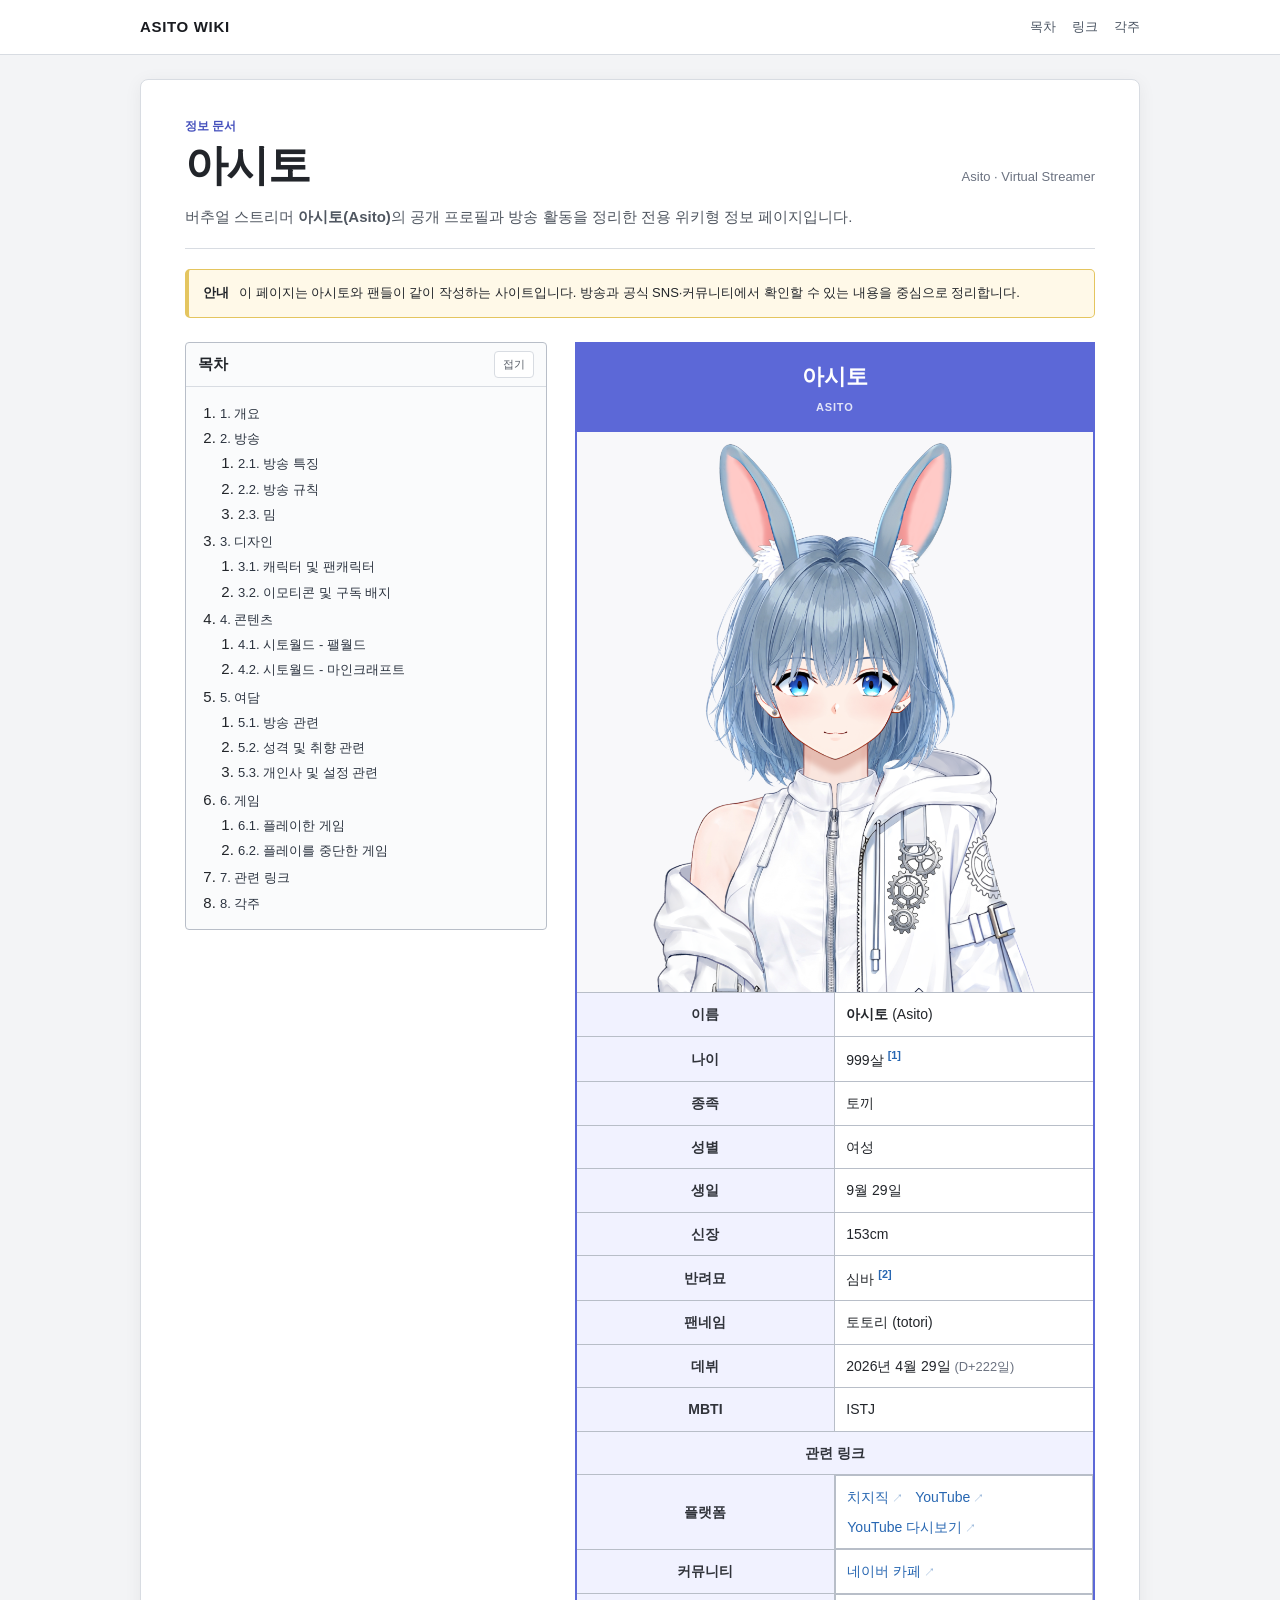
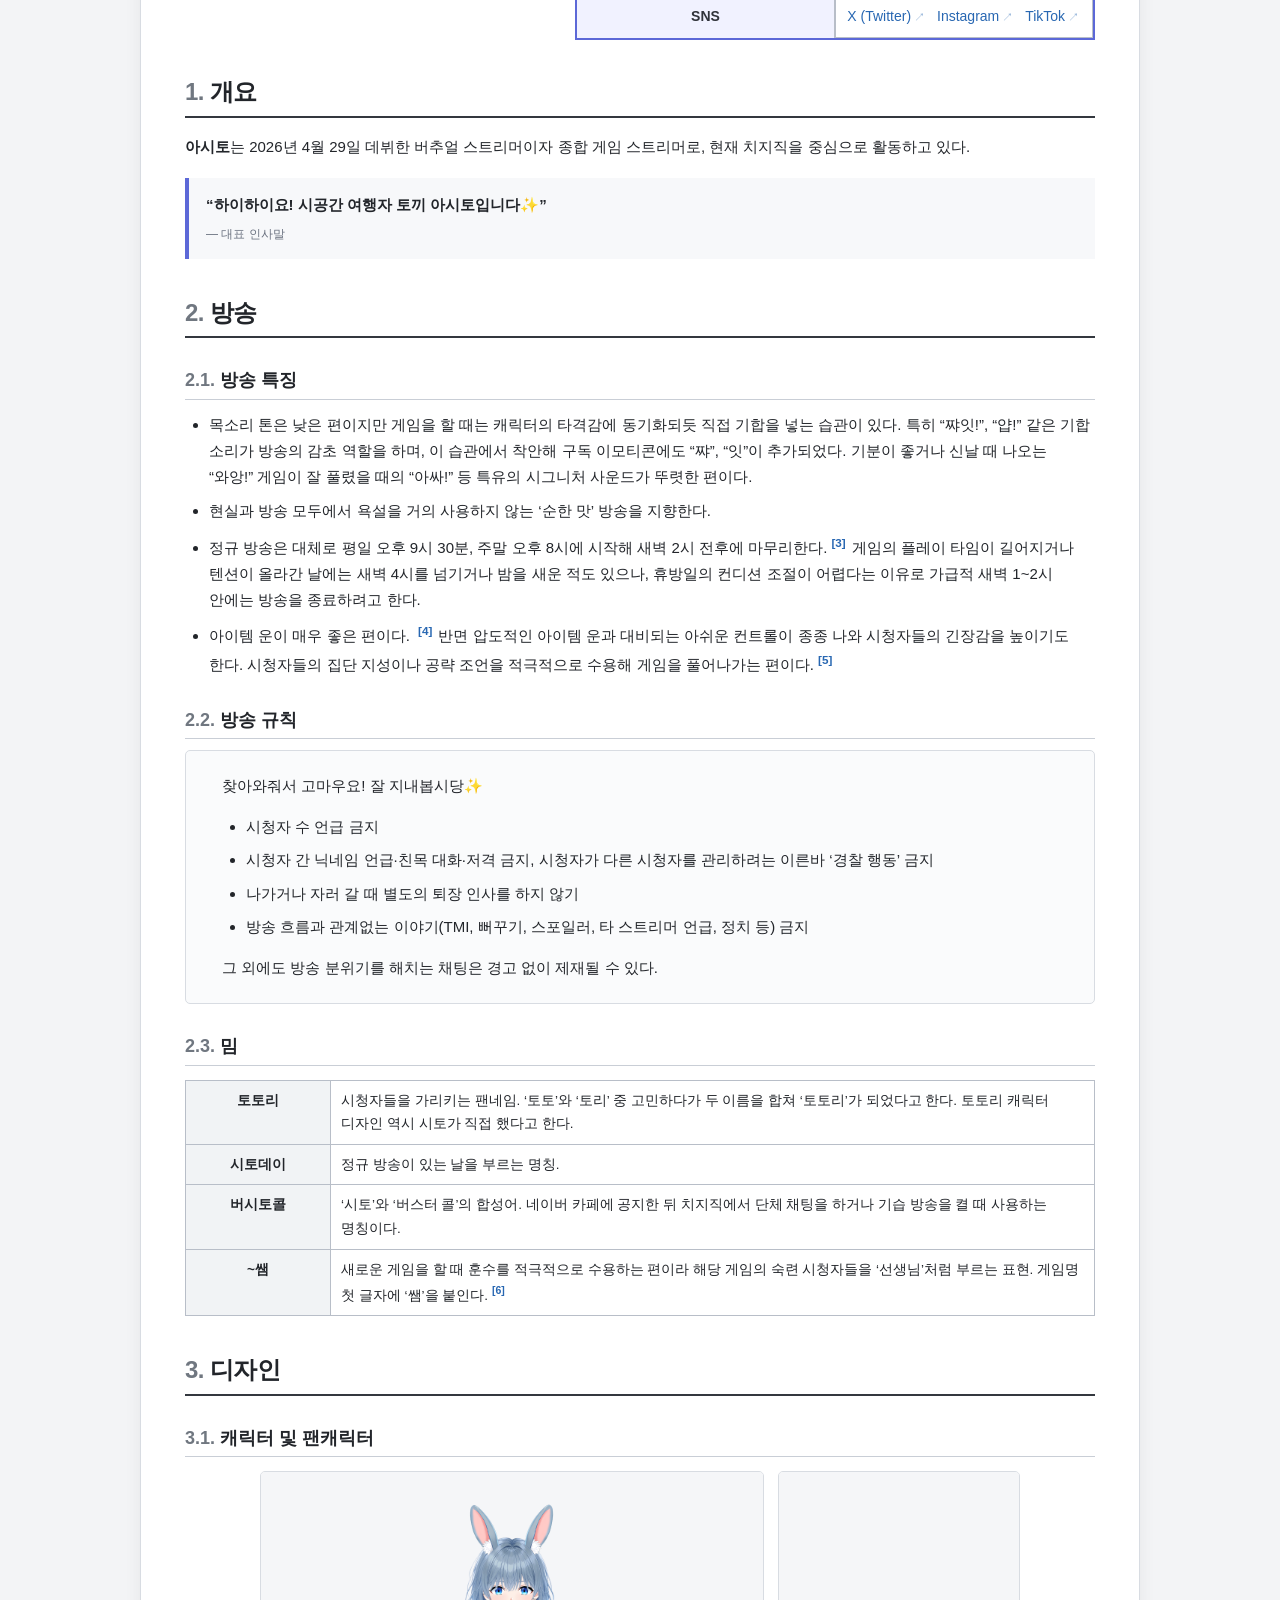
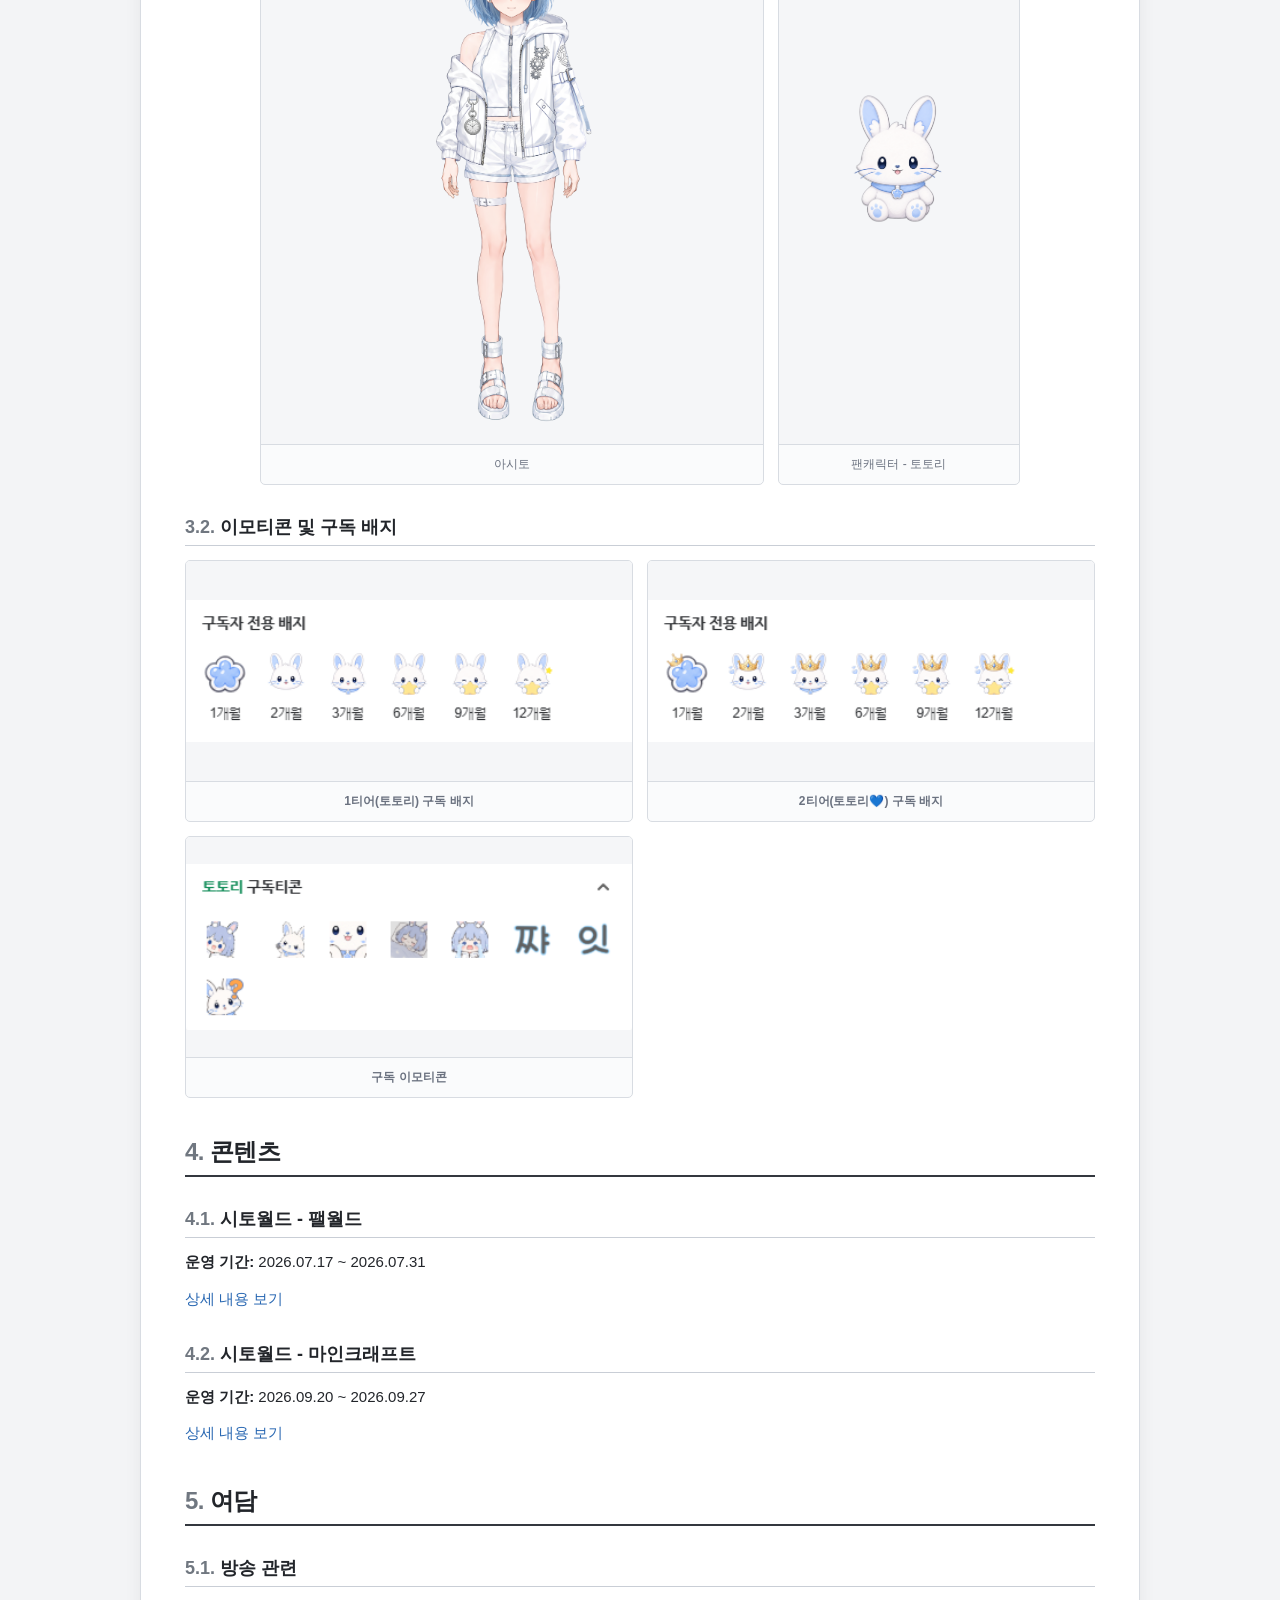
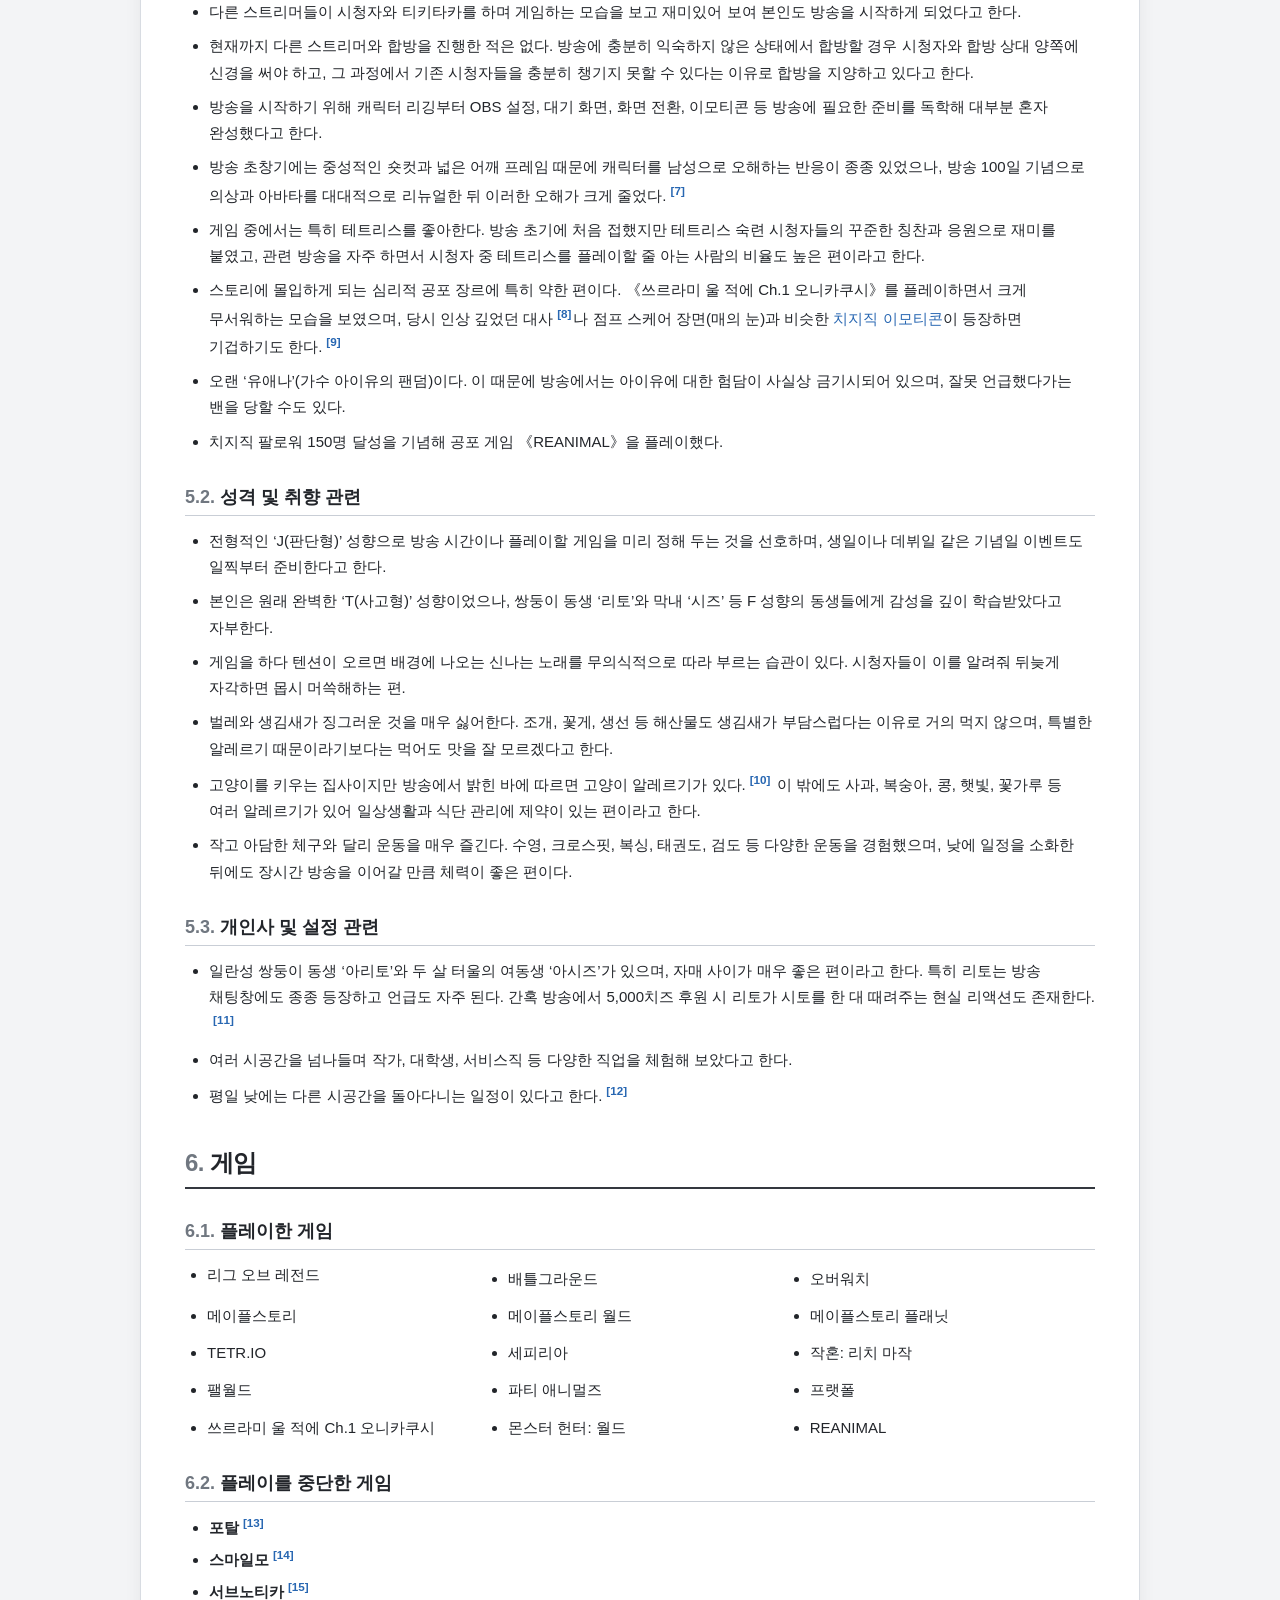
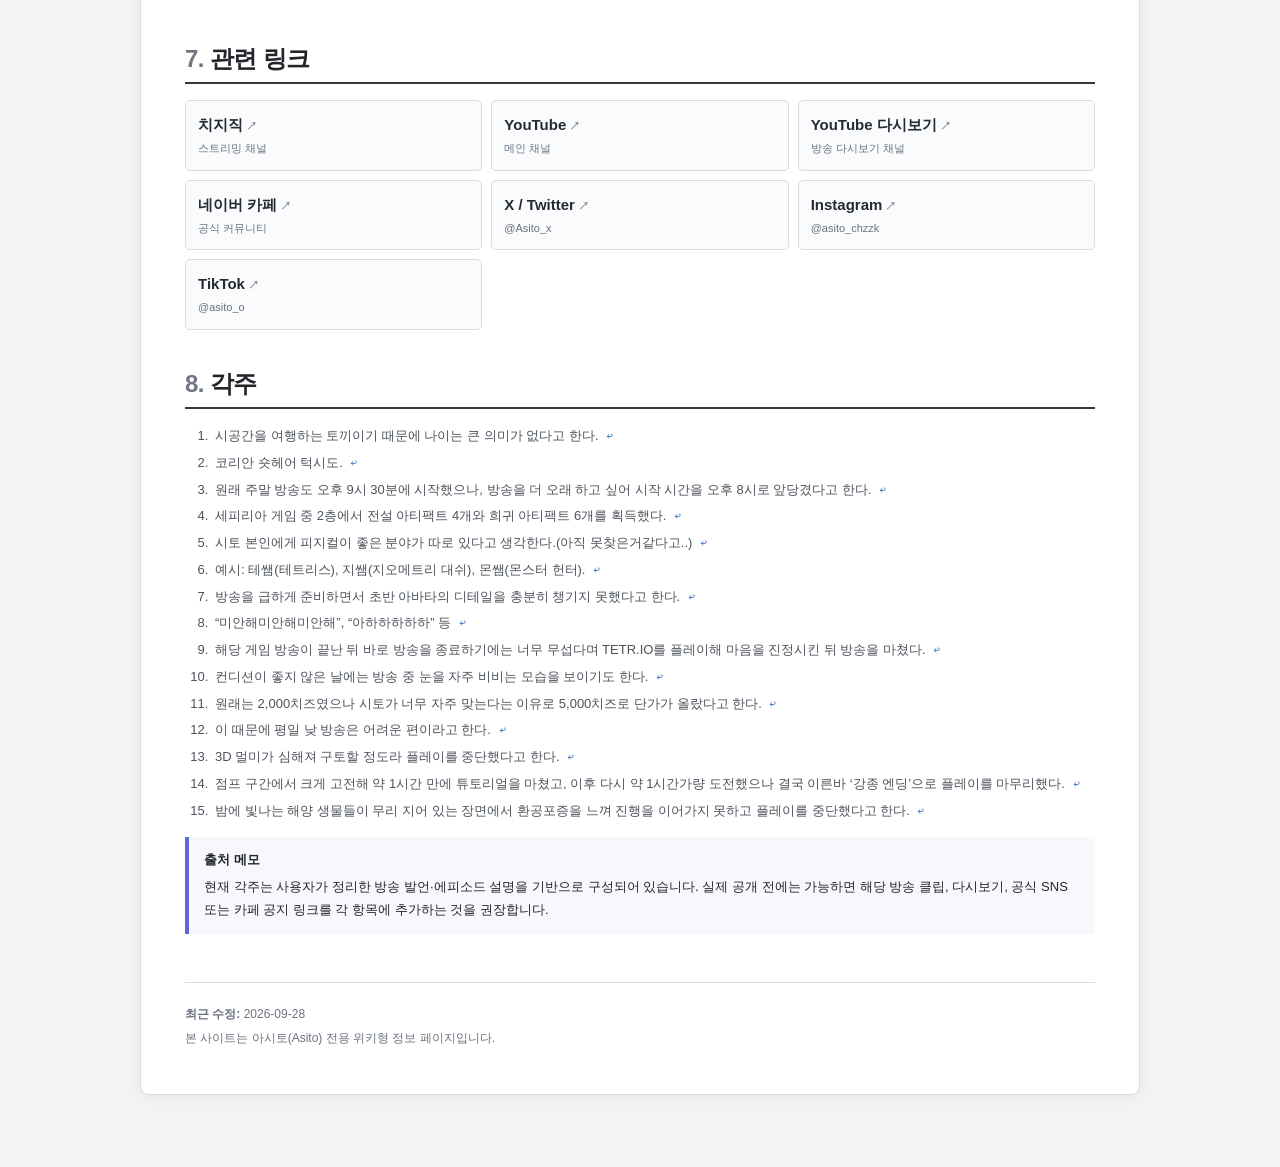
==== commit f5a4e964: "Update index.html" ====
--- a/index.html
+++ b/index.html
@@ -336,7 +336,7 @@
           <h2><span class="section-number">8.</span> 각주</h2>
           <ol class="footnotes">
             <li id="fn-1">시공간을 여행하는 토끼이기 때문에 나이는 큰 의미가 없다고 한다. <a href="#ref-1" class="back-ref" aria-label="본문 각주 1로 돌아가기">↩</a></li>
-            <li id="fn-2">코리안 숏헤어 턱시도. 가끔 방송에서 사진을 보여주기도 한다. <a href="#ref-2" class="back-ref" aria-label="본문 각주 2로 돌아가기">↩</a></li>
+            <li id="fn-2">코리안 숏헤어 턱시도. <a href="#ref-2" class="back-ref" aria-label="본문 각주 2로 돌아가기">↩</a></li>
             <li id="fn-3">원래 주말 방송도 오후 9시 30분에 시작했으나, 방송을 더 오래 하고 싶어 시작 시간을 오후 8시로 앞당겼다고 한다. <a href="#ref-3" class="back-ref" aria-label="본문 각주 3으로 돌아가기">↩</a></li>
             <li id="fn-4">세피리아 게임 중 2층에서 전설 아티팩트 4개와 희귀 아티팩트 6개를 획득했다. <a href="#ref-4" class="back-ref" aria-label="본문 각주 4로 돌아가기">↩</a></li>
             <li id="fn-5">시토 본인에게 피지컬이 좋은 분야가 따로 있다고 생각한다.(아직 못찾은거같다고..) <a href="#ref-5" class="back-ref" aria-label="본문 각주 5로 돌아가기">↩</a></li>
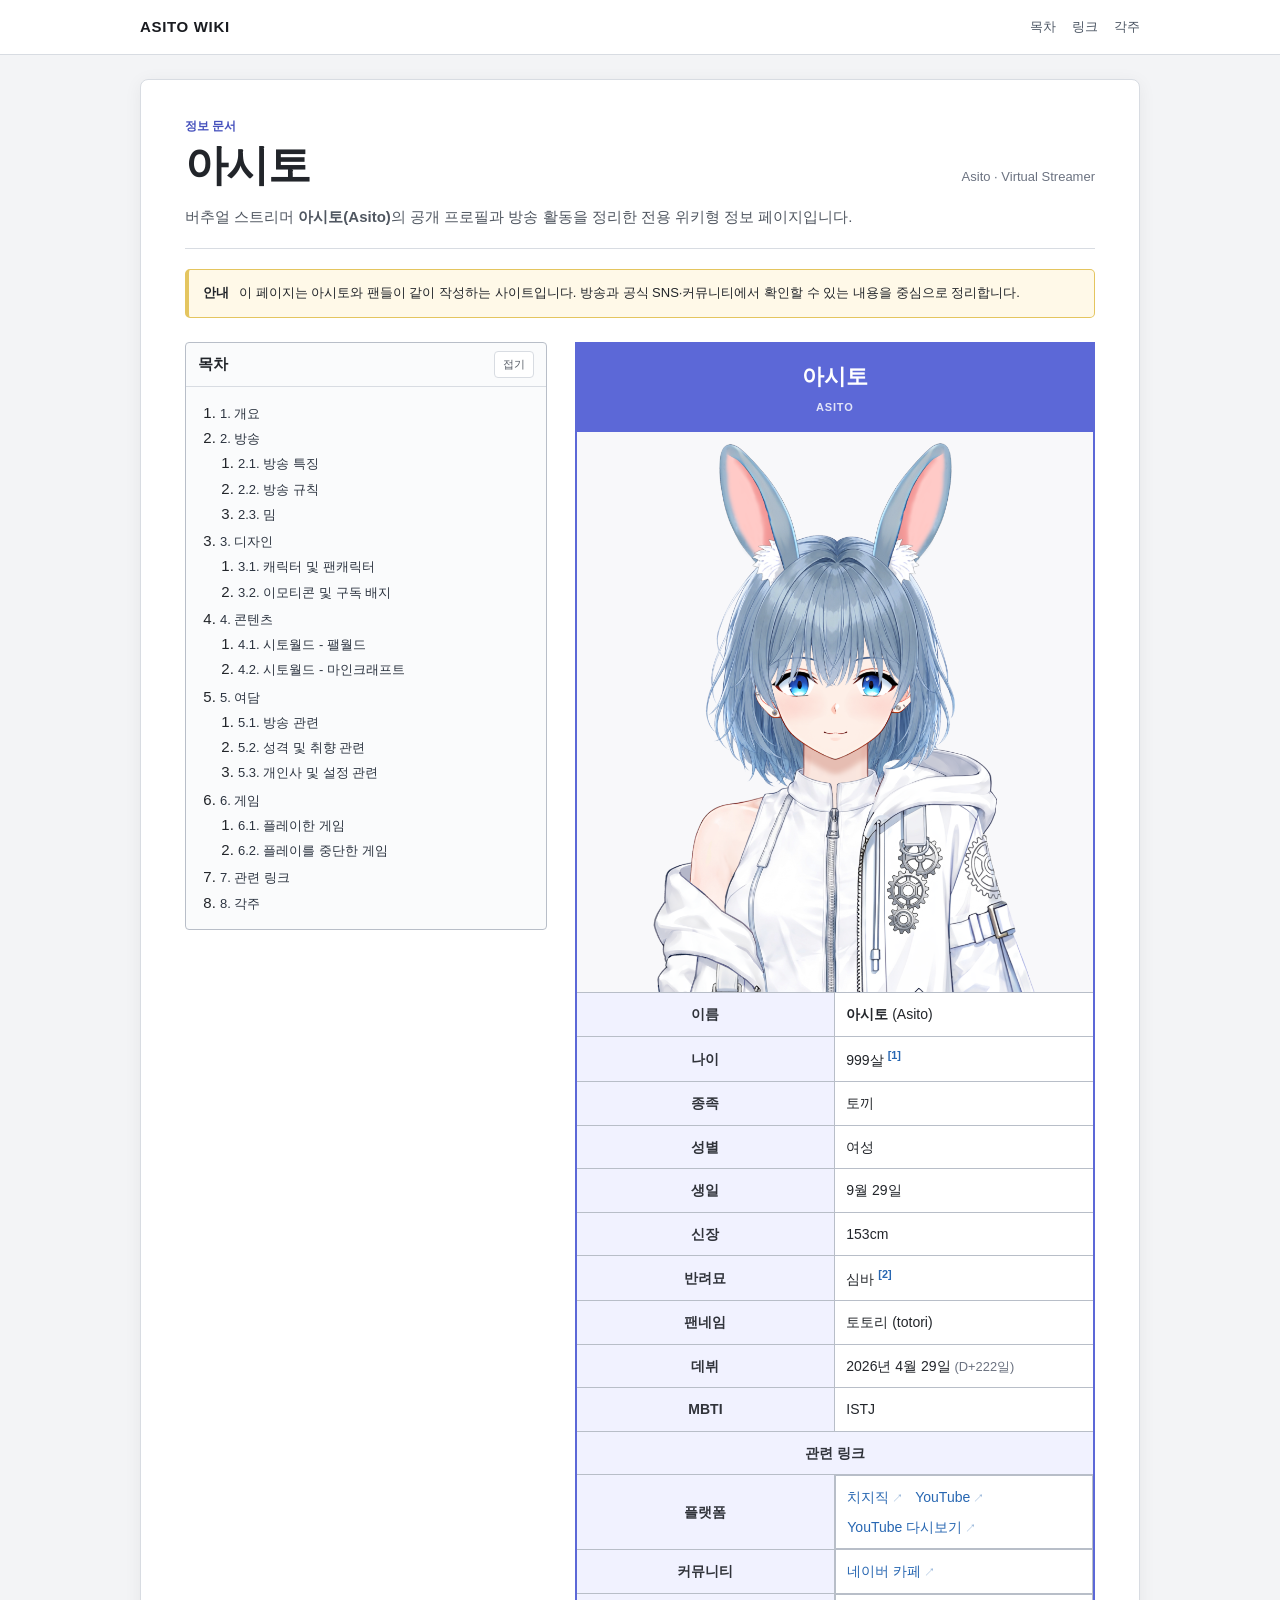
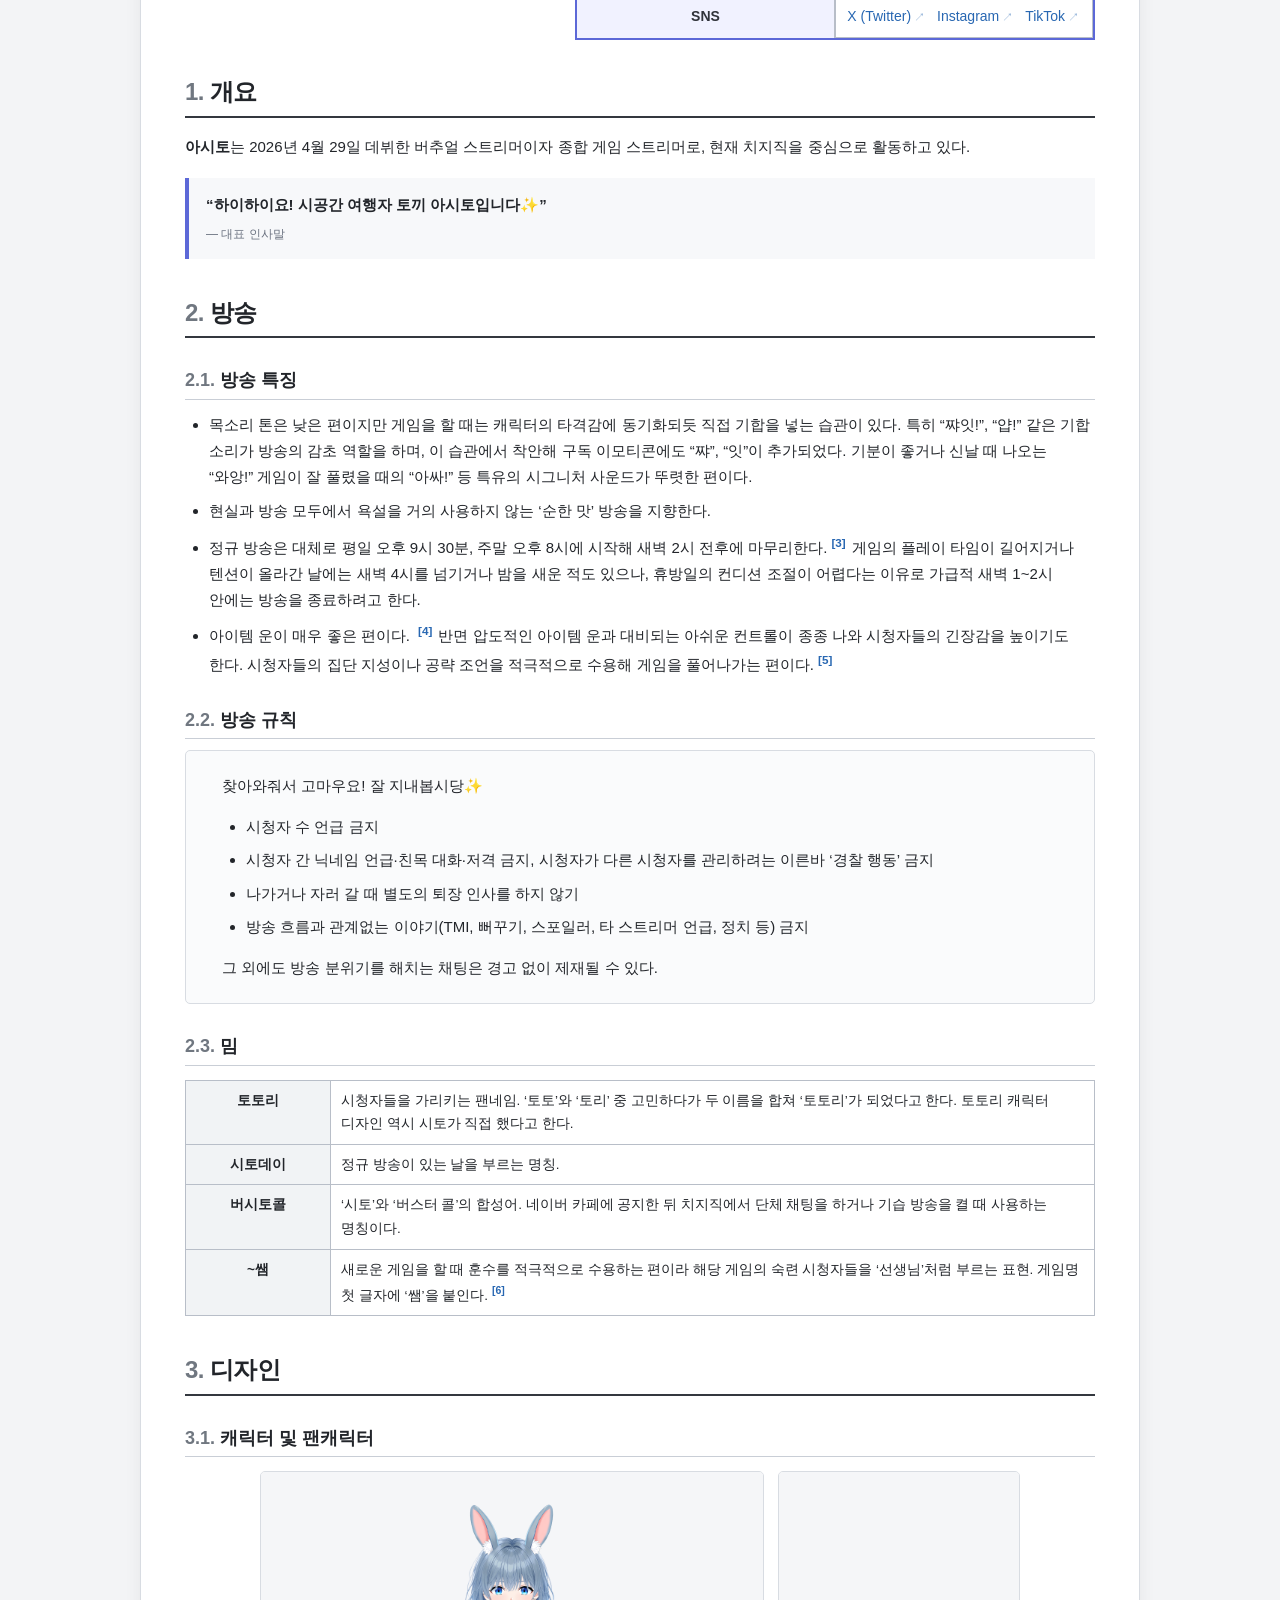
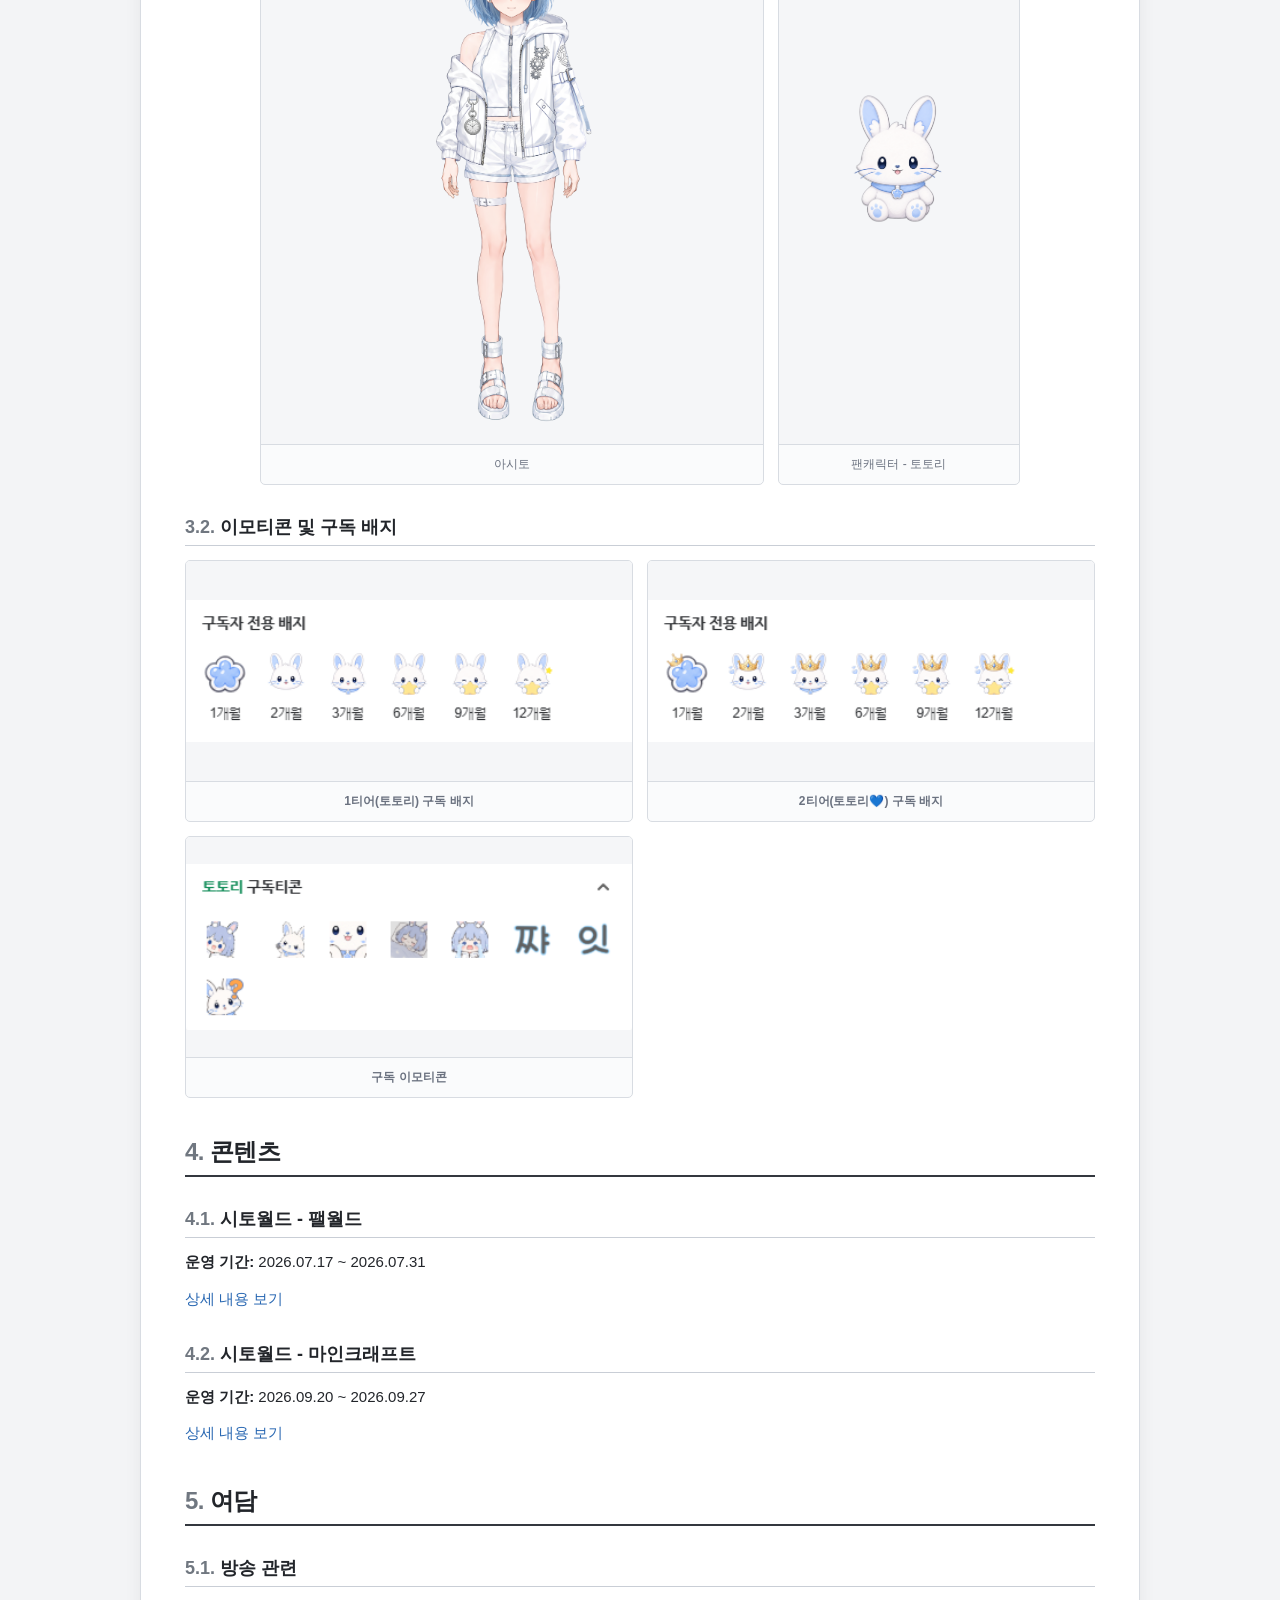
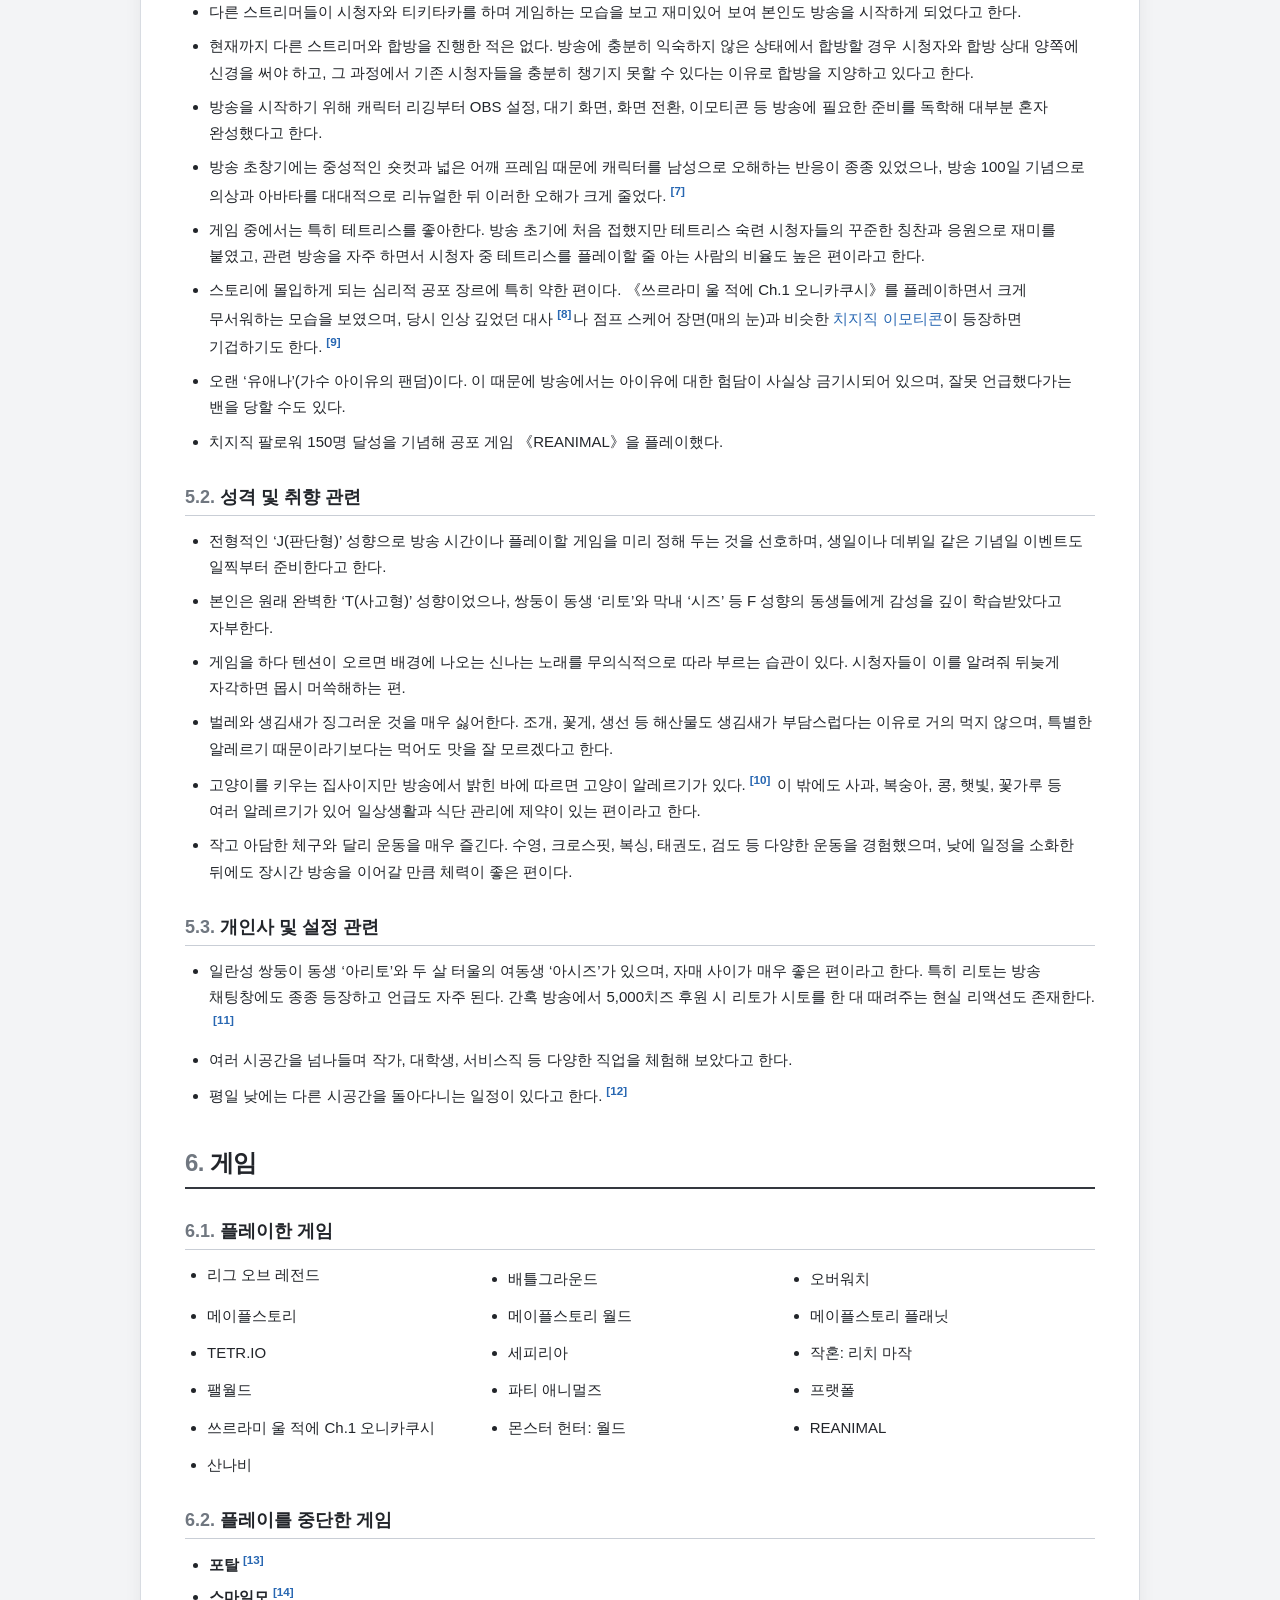
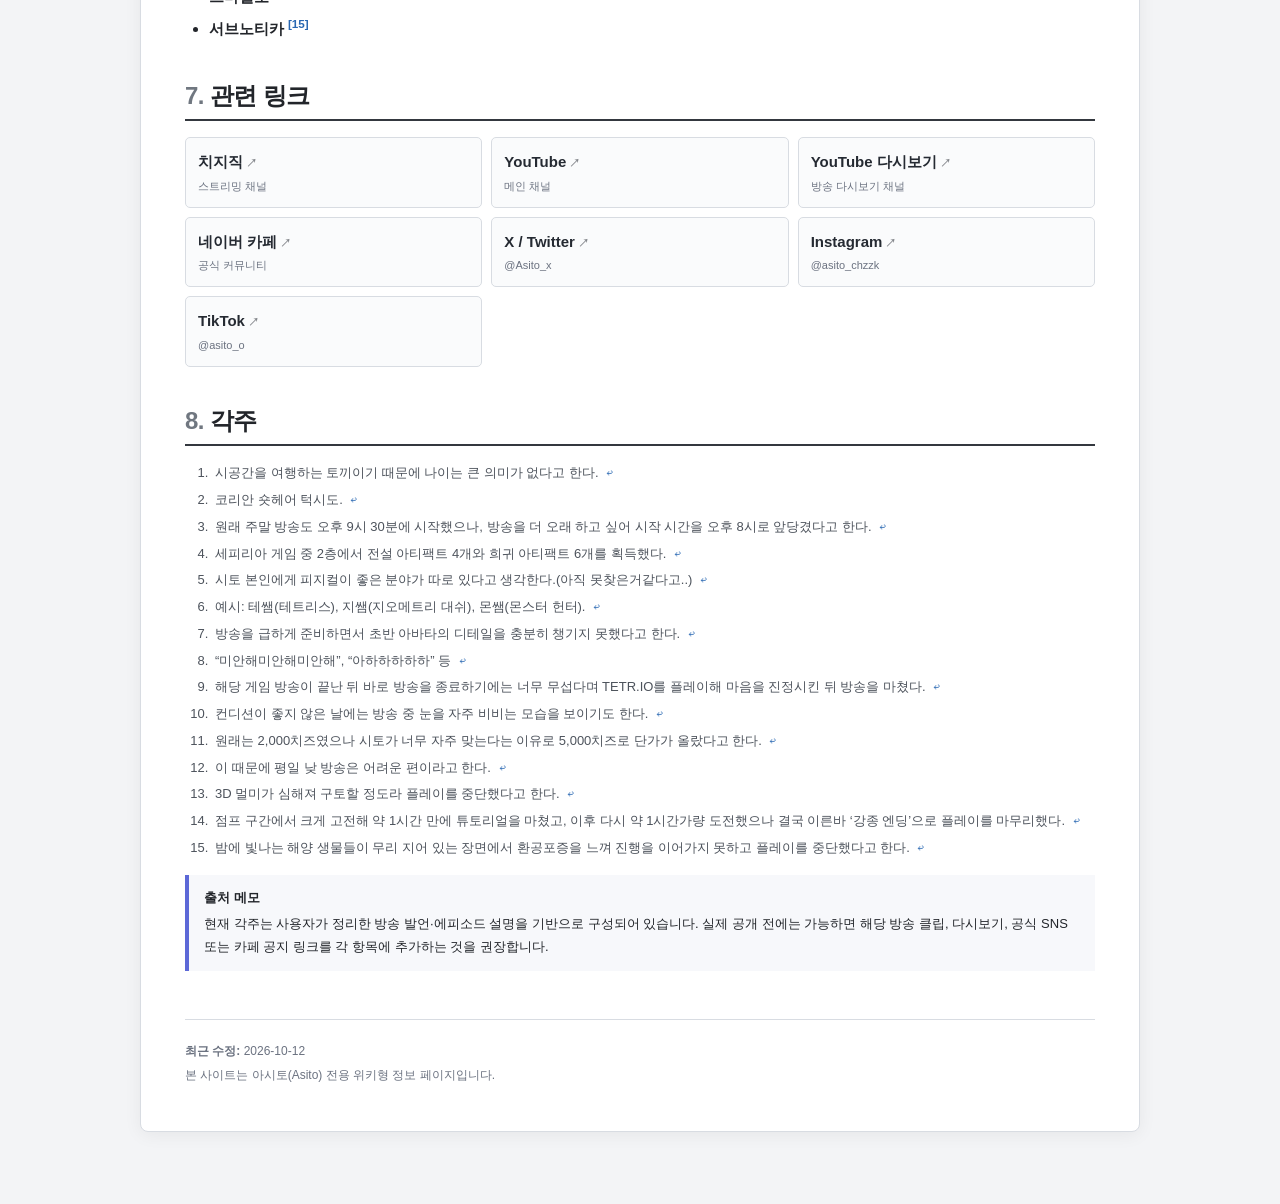
==== commit 7d40af98: "Update index.html 플레이한 게임 추가" ====
--- a/index.html
+++ b/index.html
@@ -309,6 +309,7 @@
             <li>쓰르라미 울 적에 Ch.1 오니카쿠시</li>
             <li>몬스터 헌터: 월드</li>
             <li>REANIMAL</li>
+            <li>산나비</li>
           </ul>
 
           <h3 id="games-dropped"><span class="section-number">6.2.</span> 플레이를 중단한 게임</h3>
@@ -359,7 +360,7 @@
       </div>
 
       <footer class="document-footer">
-        <p><strong>최근 수정:</strong> 2026-09-28</p>
+        <p><strong>최근 수정:</strong> 2026-10-12</p>
         <p>본 사이트는 아시토(Asito) 전용 위키형 정보 페이지입니다.</p>
       </footer>
     </article>
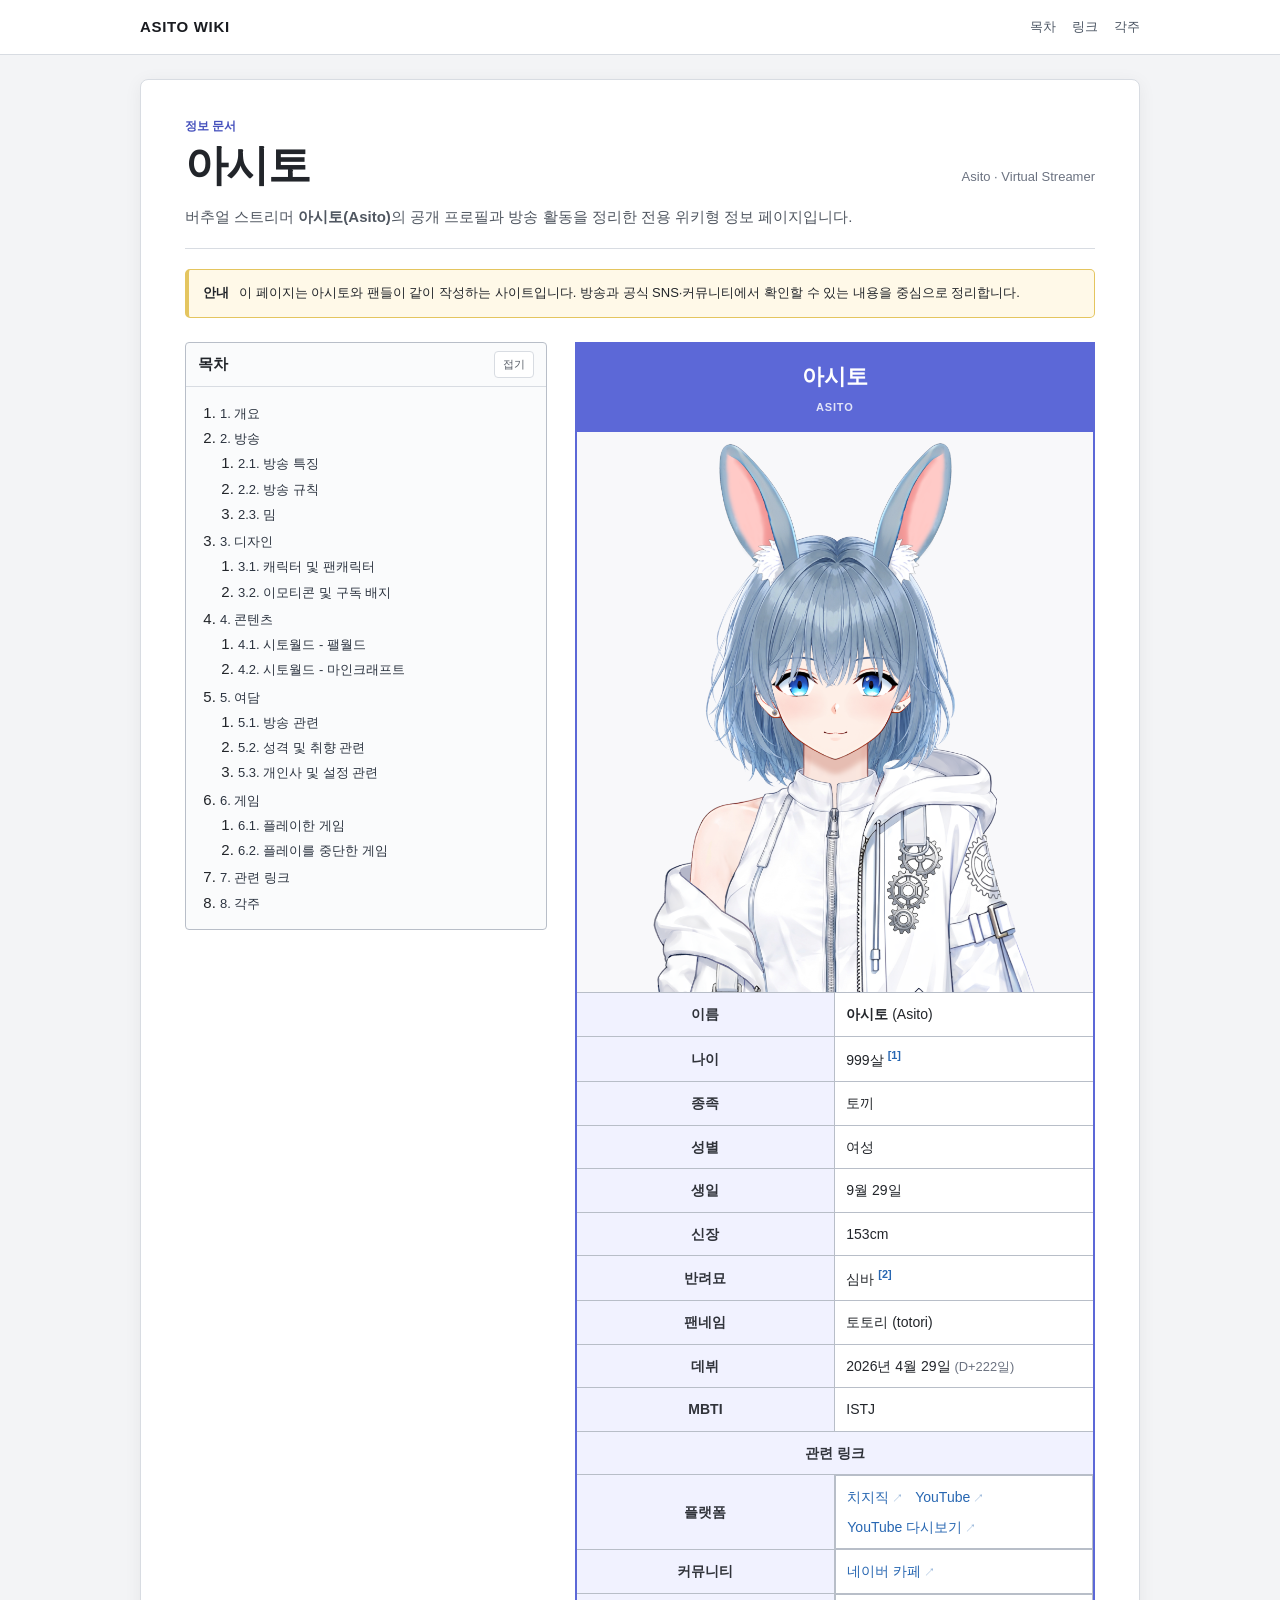
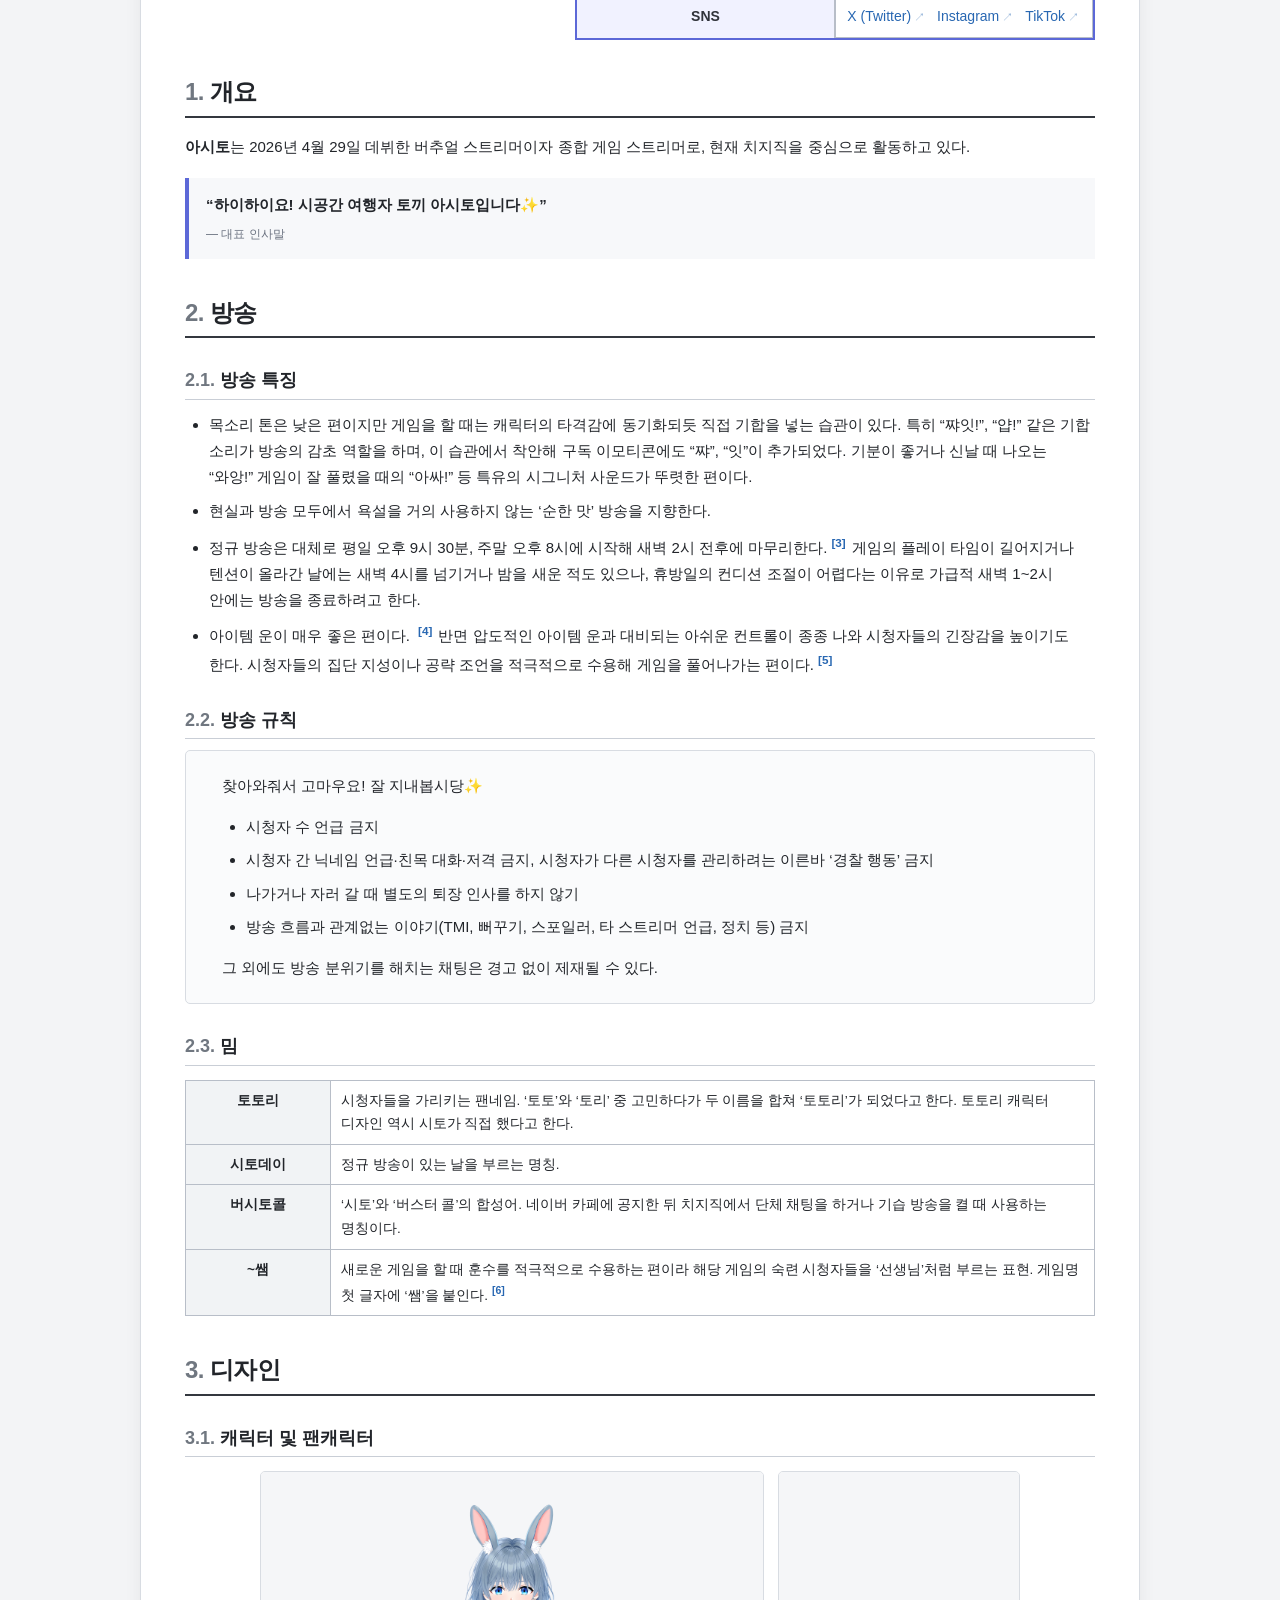
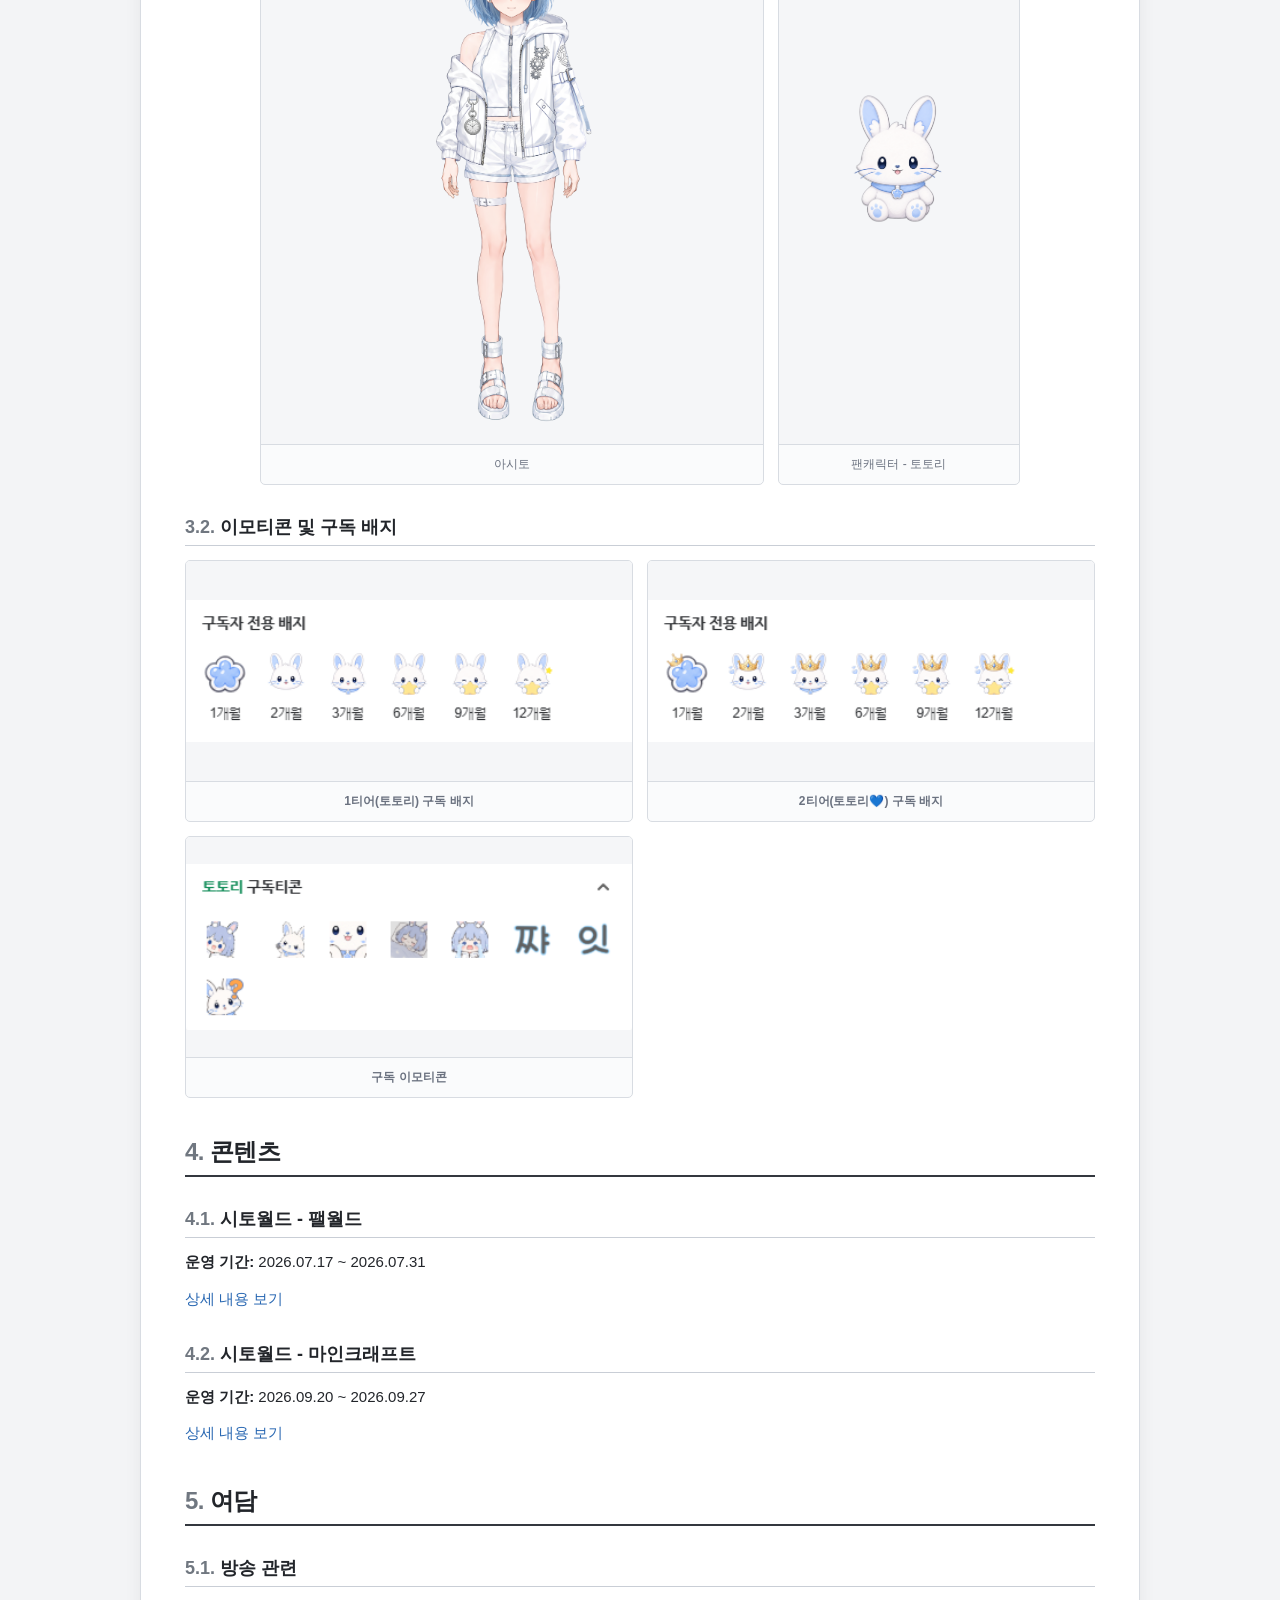
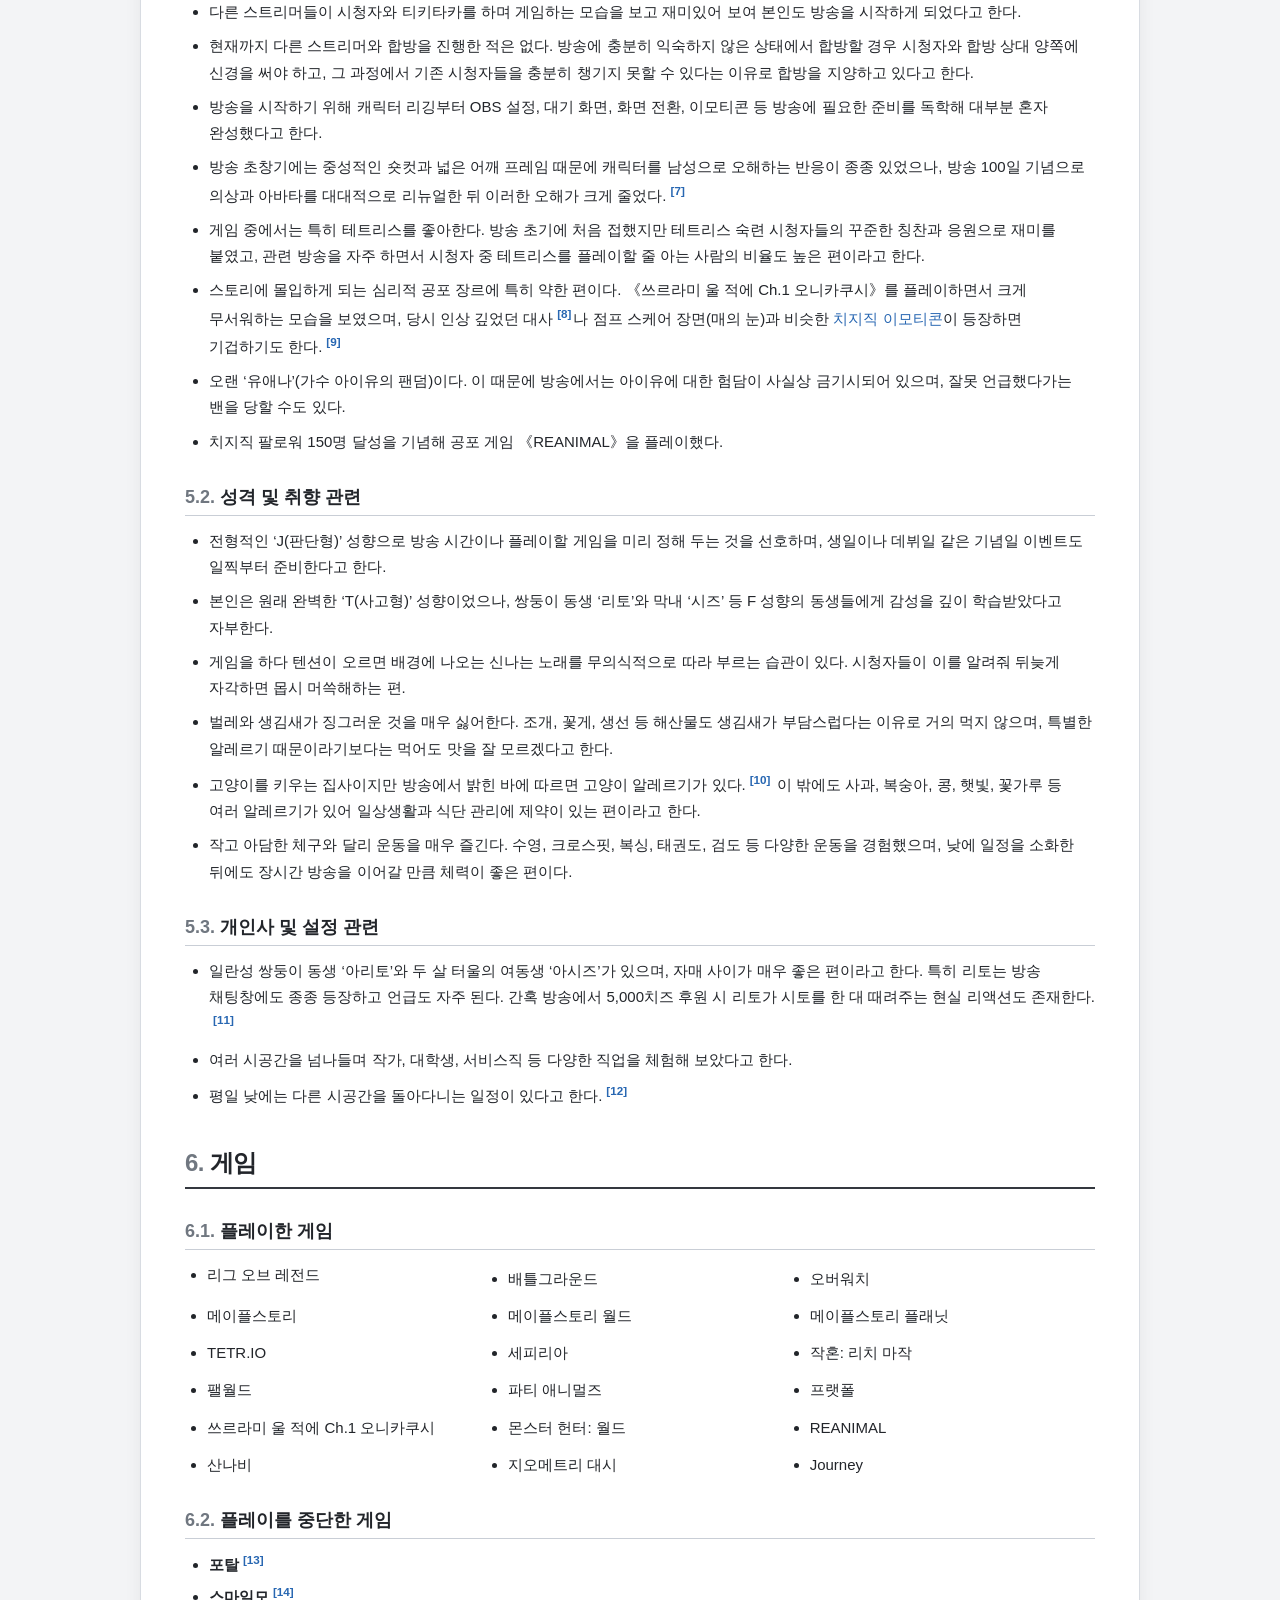
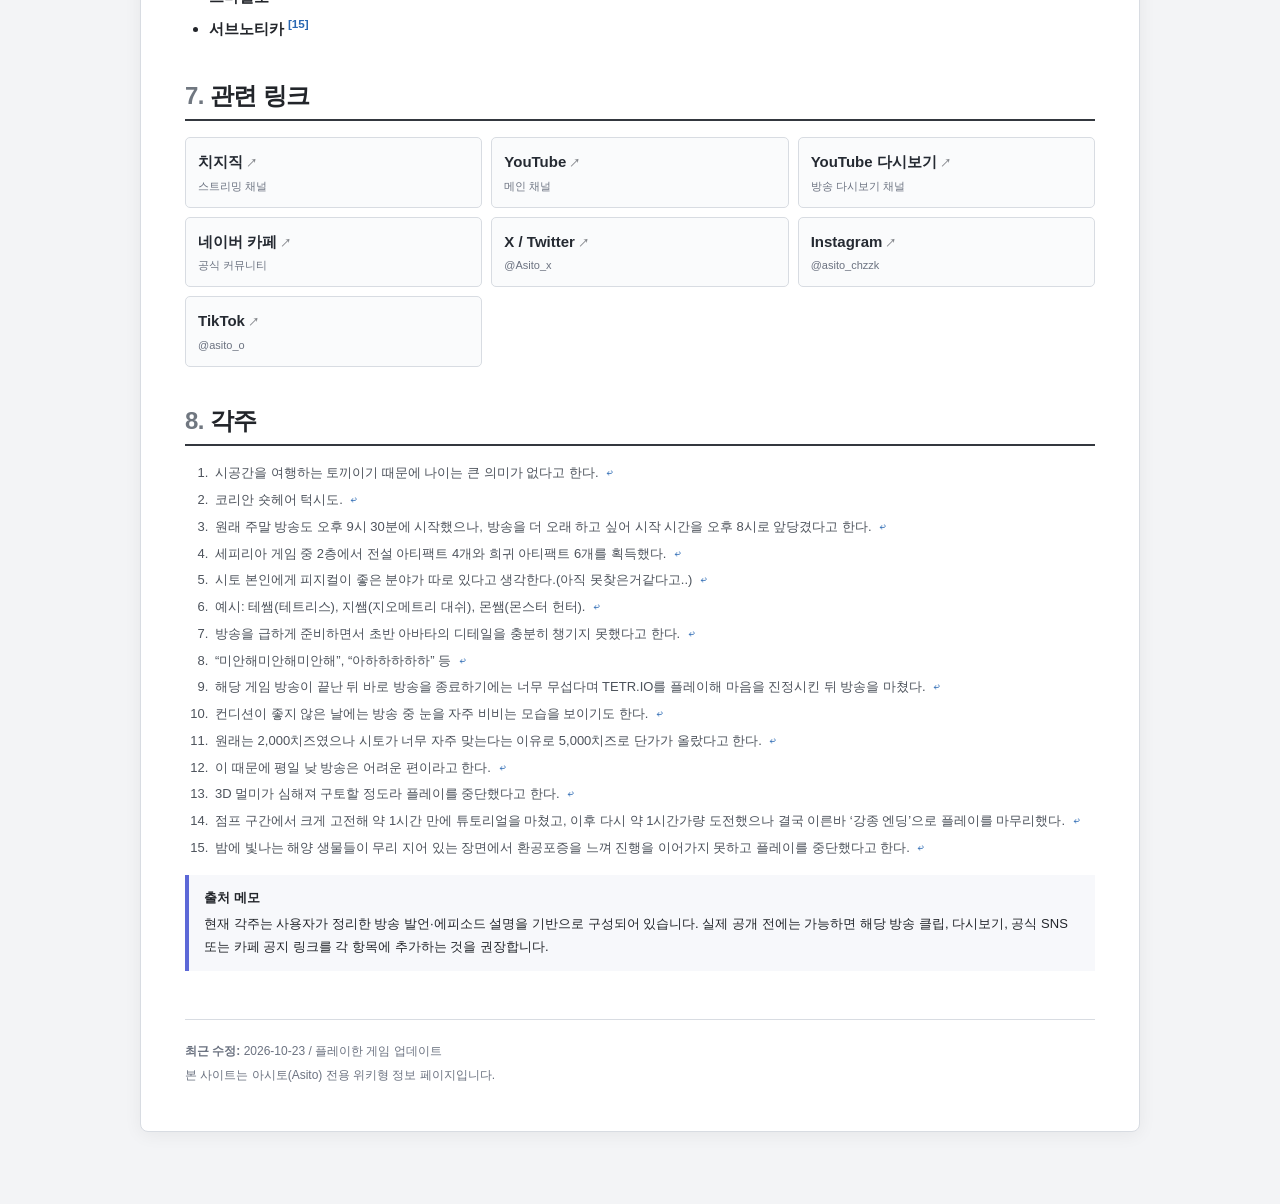
==== commit 41c948d4: "Update index.html" ====
--- a/index.html
+++ b/index.html
@@ -310,6 +310,8 @@
             <li>몬스터 헌터: 월드</li>
             <li>REANIMAL</li>
             <li>산나비</li>
+            <li>지오메트리 대시</li>
+            <li>Journey</li>
           </ul>
 
           <h3 id="games-dropped"><span class="section-number">6.2.</span> 플레이를 중단한 게임</h3>
@@ -360,7 +362,7 @@
       </div>
 
       <footer class="document-footer">
-        <p><strong>최근 수정:</strong> 2026-10-12</p>
+        <p><strong>최근 수정:</strong> 2026-10-23 / 플레이한 게임 업데이트</p>
         <p>본 사이트는 아시토(Asito) 전용 위키형 정보 페이지입니다.</p>
       </footer>
     </article>
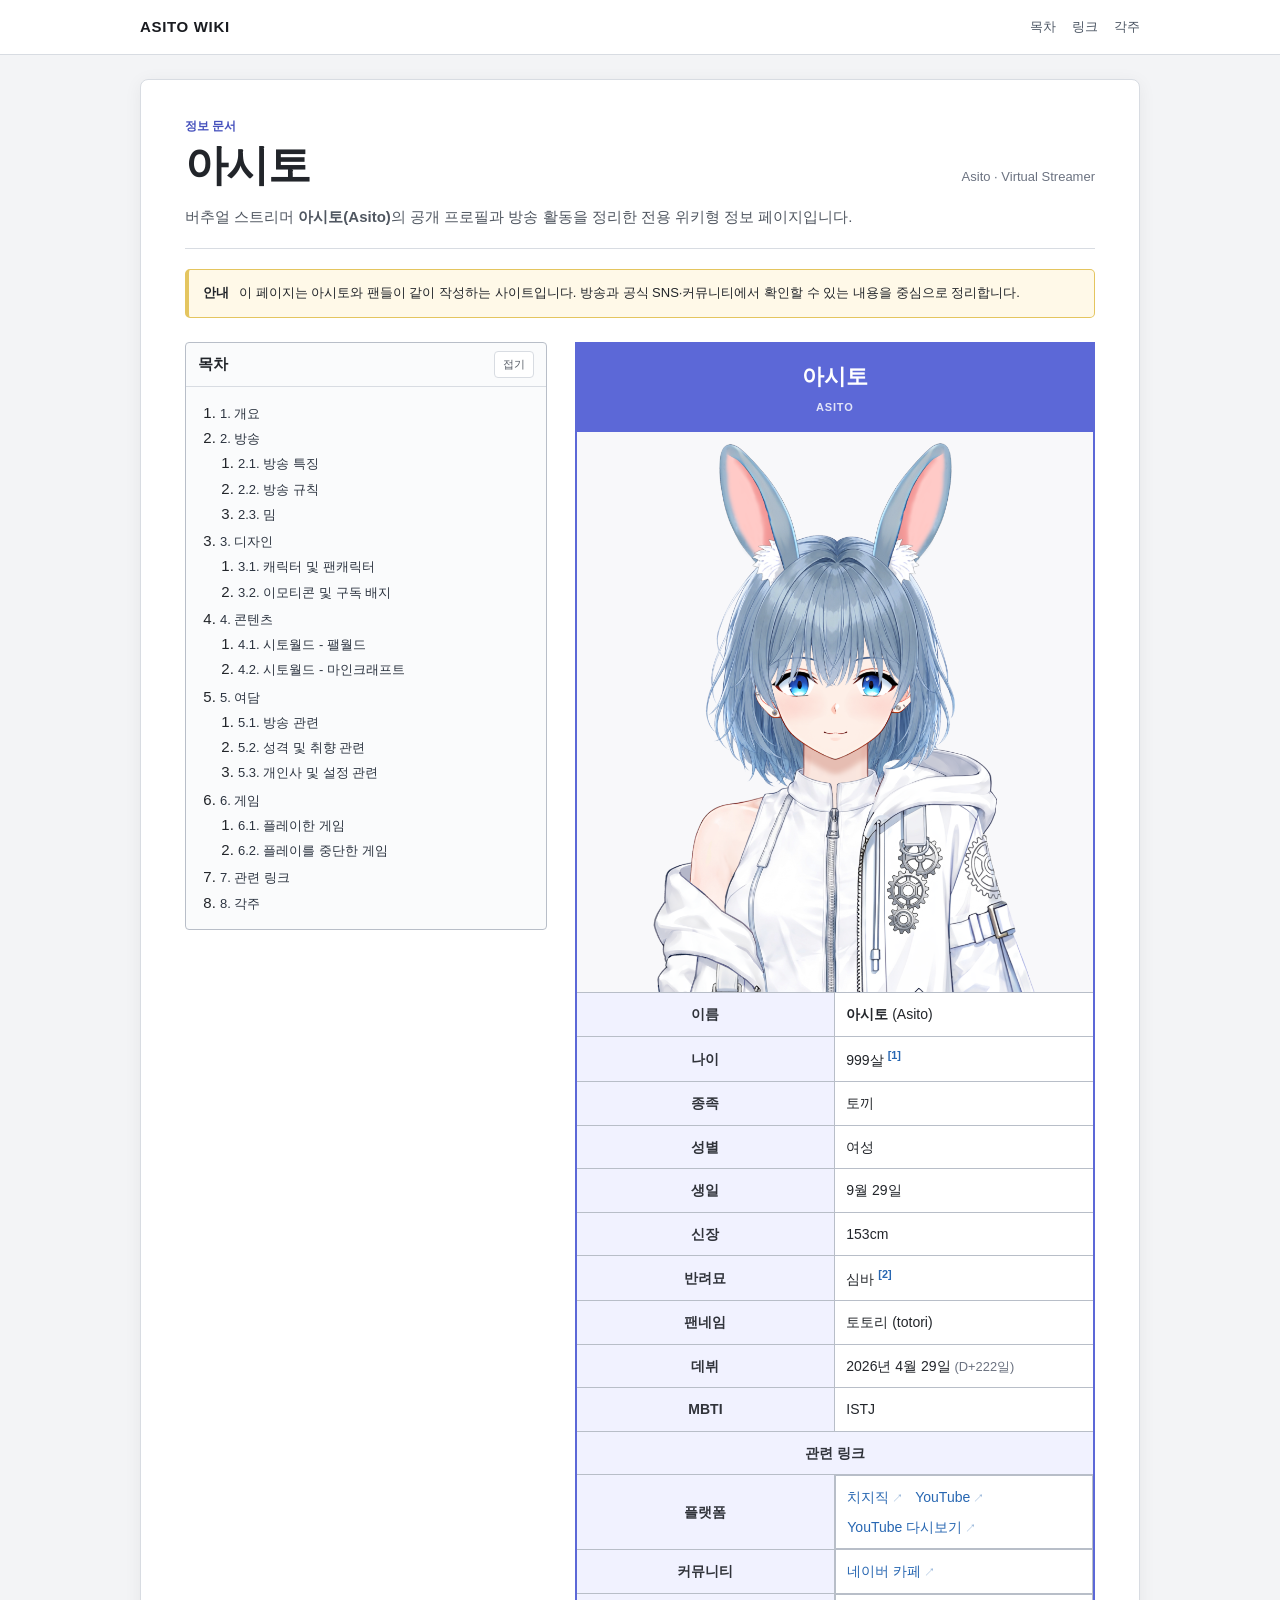
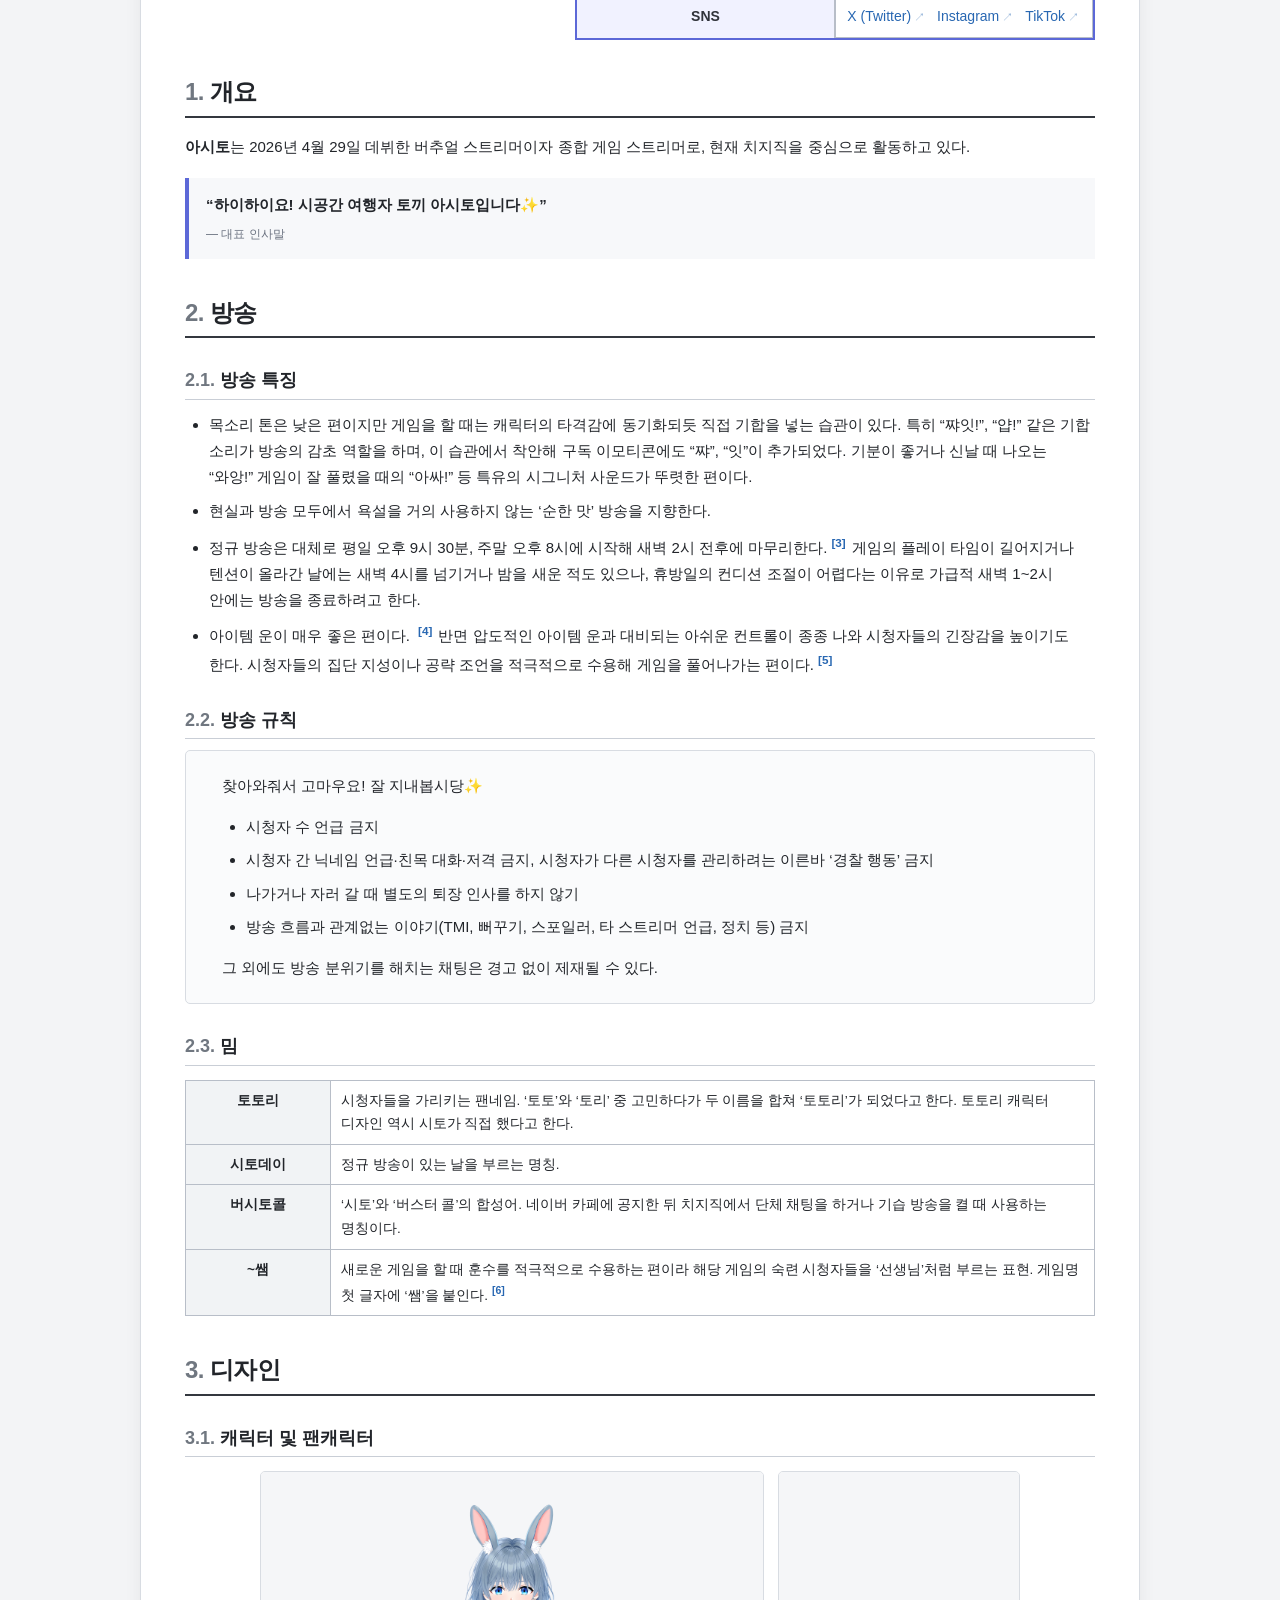
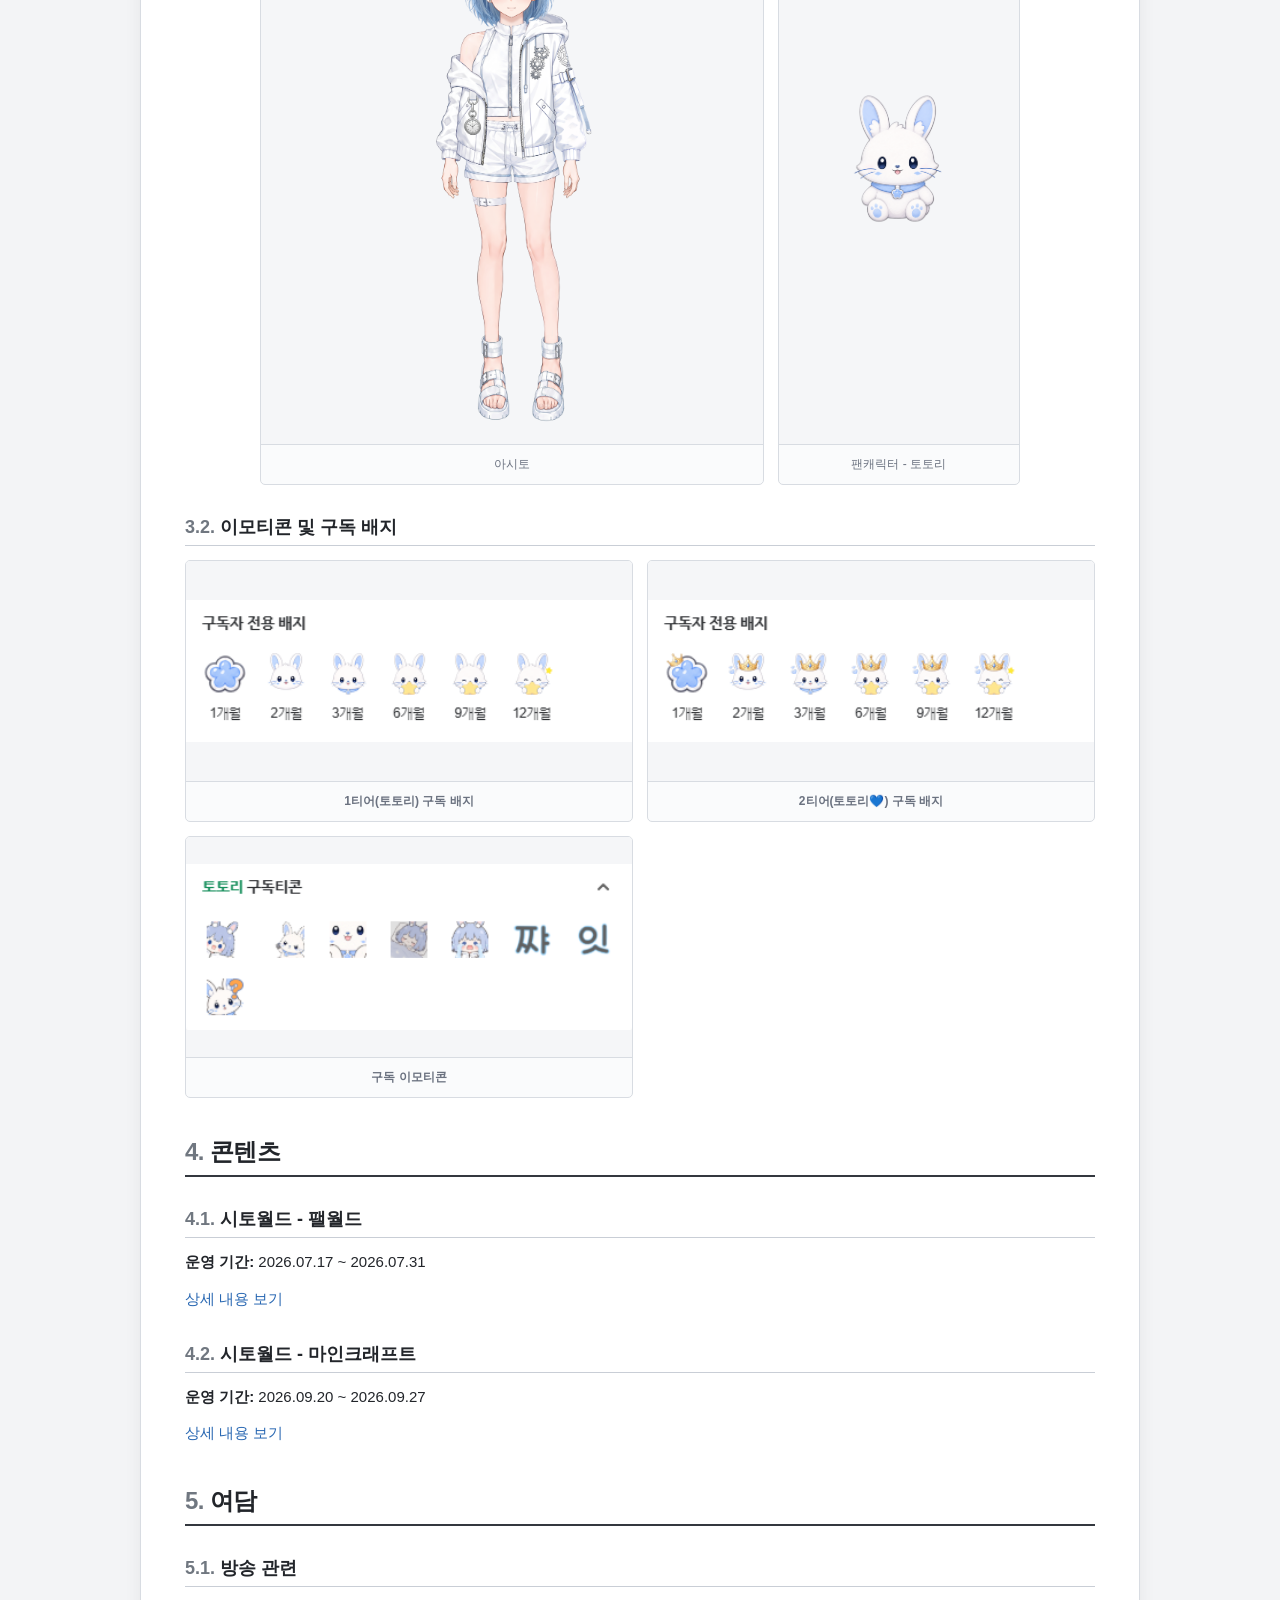
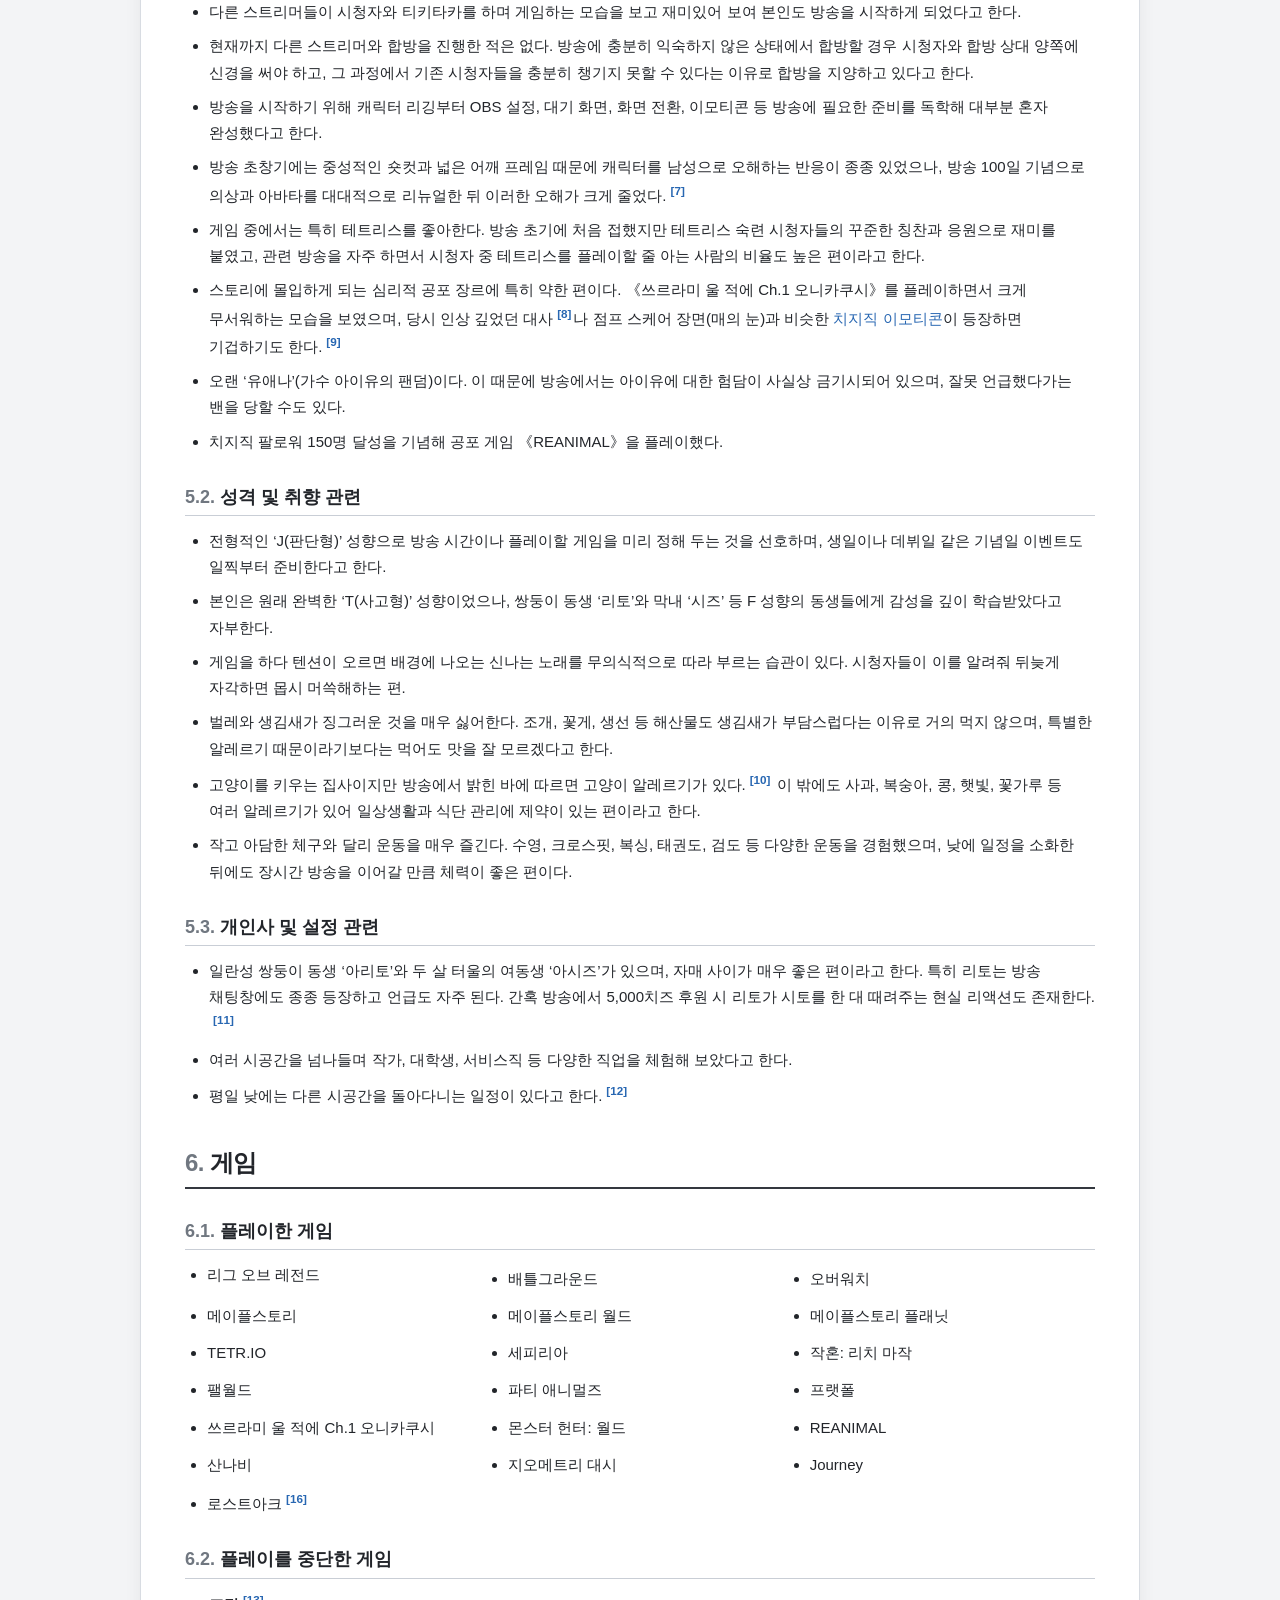
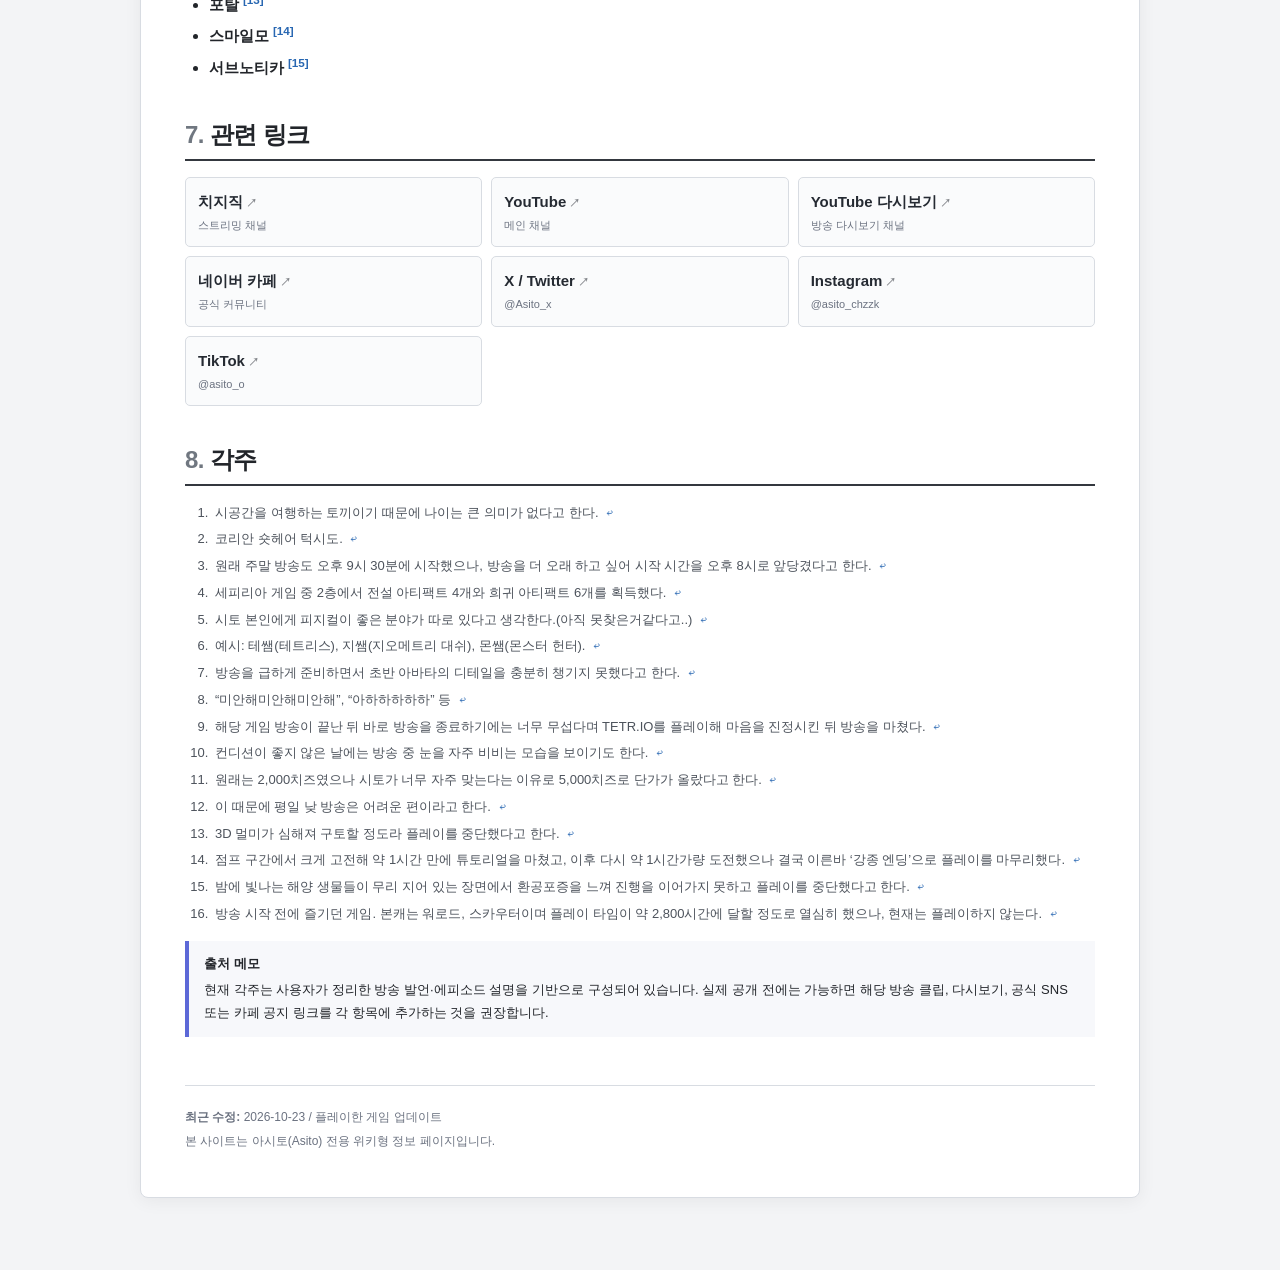
==== commit cc896301: "Update index.html" ====
--- a/index.html
+++ b/index.html
@@ -312,6 +312,7 @@
             <li>산나비</li>
             <li>지오메트리 대시</li>
             <li>Journey</li>
+            <li>로스트아크<sup class="footnote-ref"><a href="#fn-16" id="ref-16">[16]</a></sup></li>
           </ul>
 
           <h3 id="games-dropped"><span class="section-number">6.2.</span> 플레이를 중단한 게임</h3>
@@ -353,6 +354,7 @@
             <li id="fn-13">3D 멀미가 심해져 구토할 정도라 플레이를 중단했다고 한다. <a href="#ref-13" class="back-ref" aria-label="본문 각주 13으로 돌아가기">↩</a></li>
             <li id="fn-14">점프 구간에서 크게 고전해 약 1시간 만에 튜토리얼을 마쳤고, 이후 다시 약 1시간가량 도전했으나 결국 이른바 ‘강종 엔딩’으로 플레이를 마무리했다. <a href="#ref-14" class="back-ref" aria-label="본문 각주 14로 돌아가기">↩</a></li>
             <li id="fn-15">밤에 빛나는 해양 생물들이 무리 지어 있는 장면에서 환공포증을 느껴 진행을 이어가지 못하고 플레이를 중단했다고 한다. <a href="#ref-15" class="back-ref" aria-label="본문 각주 15로 돌아가기">↩</a></li>
+            <li id="fn-16">방송 시작 전에 즐기던 게임. 본캐는 워로드, 스카우터이며 플레이 타임이 약 2,800시간에 달할 정도로 열심히 했으나, 현재는 플레이하지 않는다. <a href="#ref-15" class="back-ref" aria-label="본문 각주 15로 돌아가기">↩</a></li>
           </ol>
           <div class="source-policy">
             <strong>출처 메모</strong>
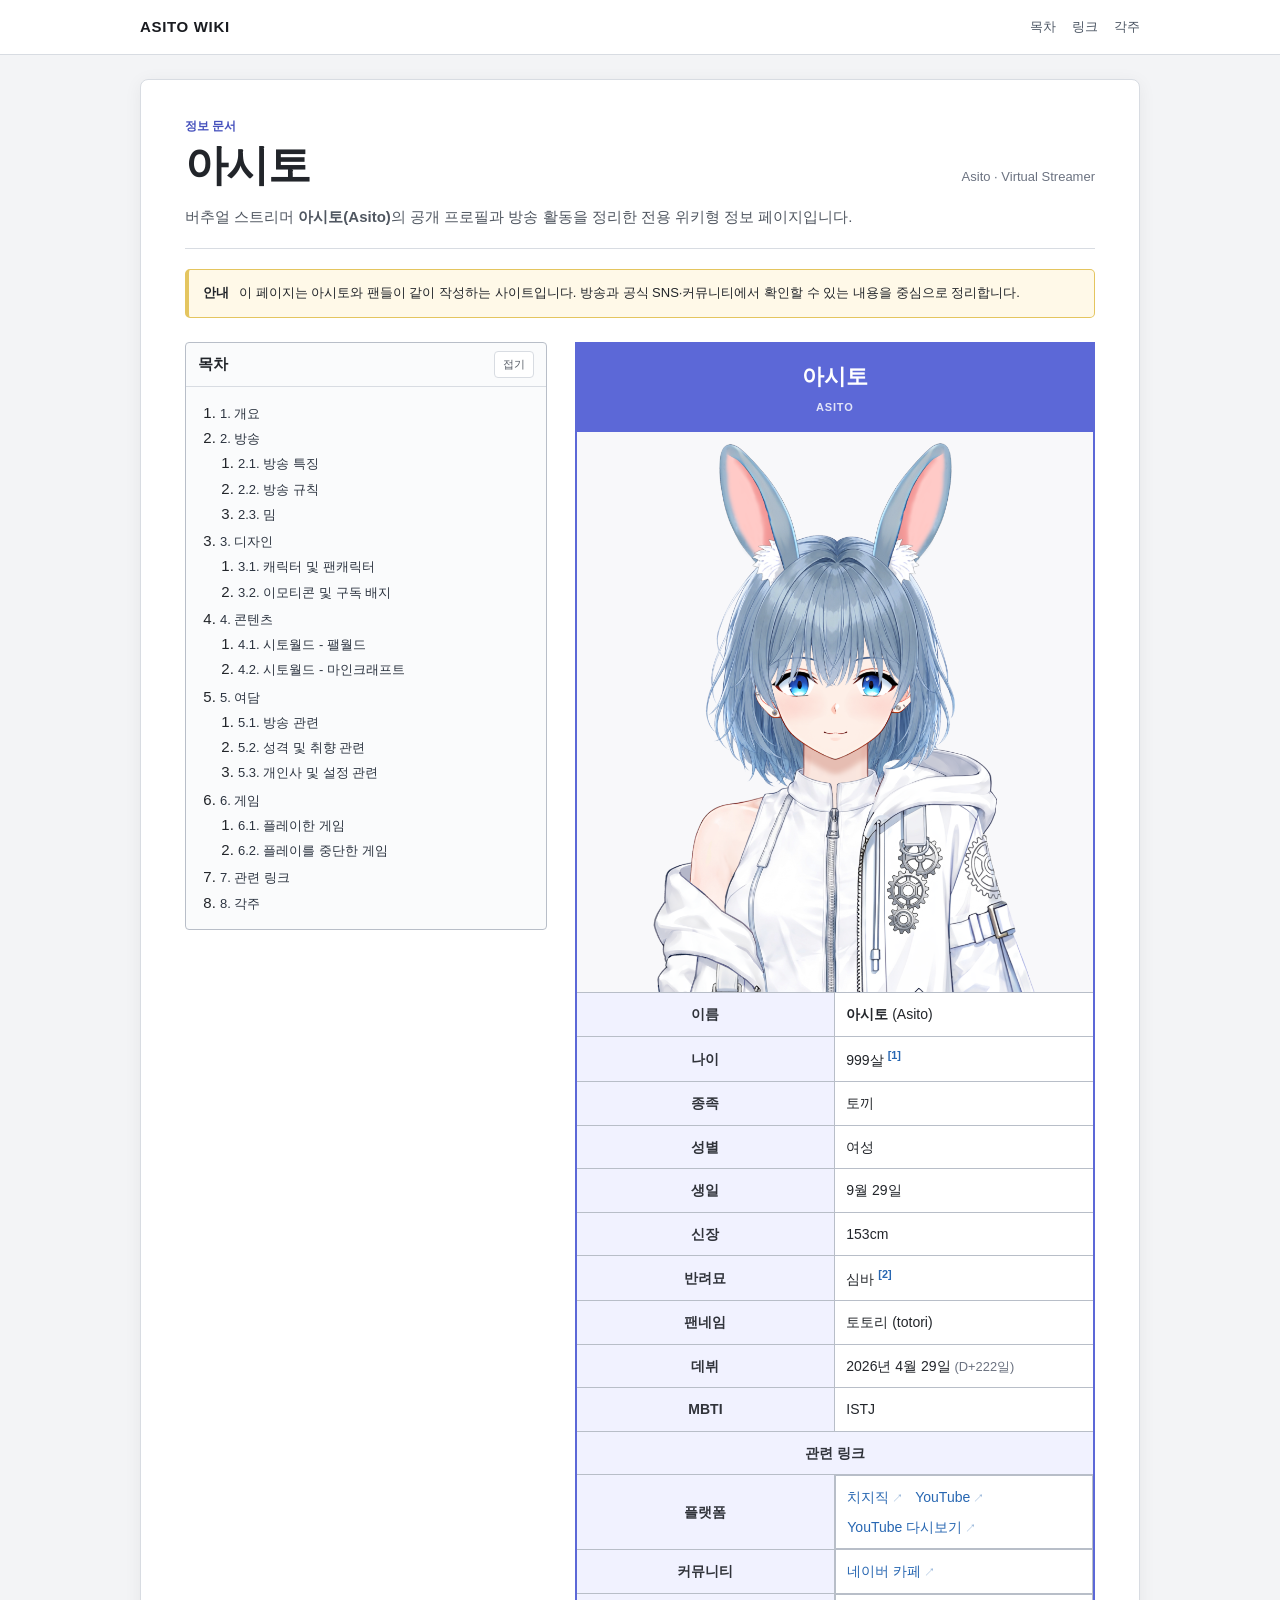
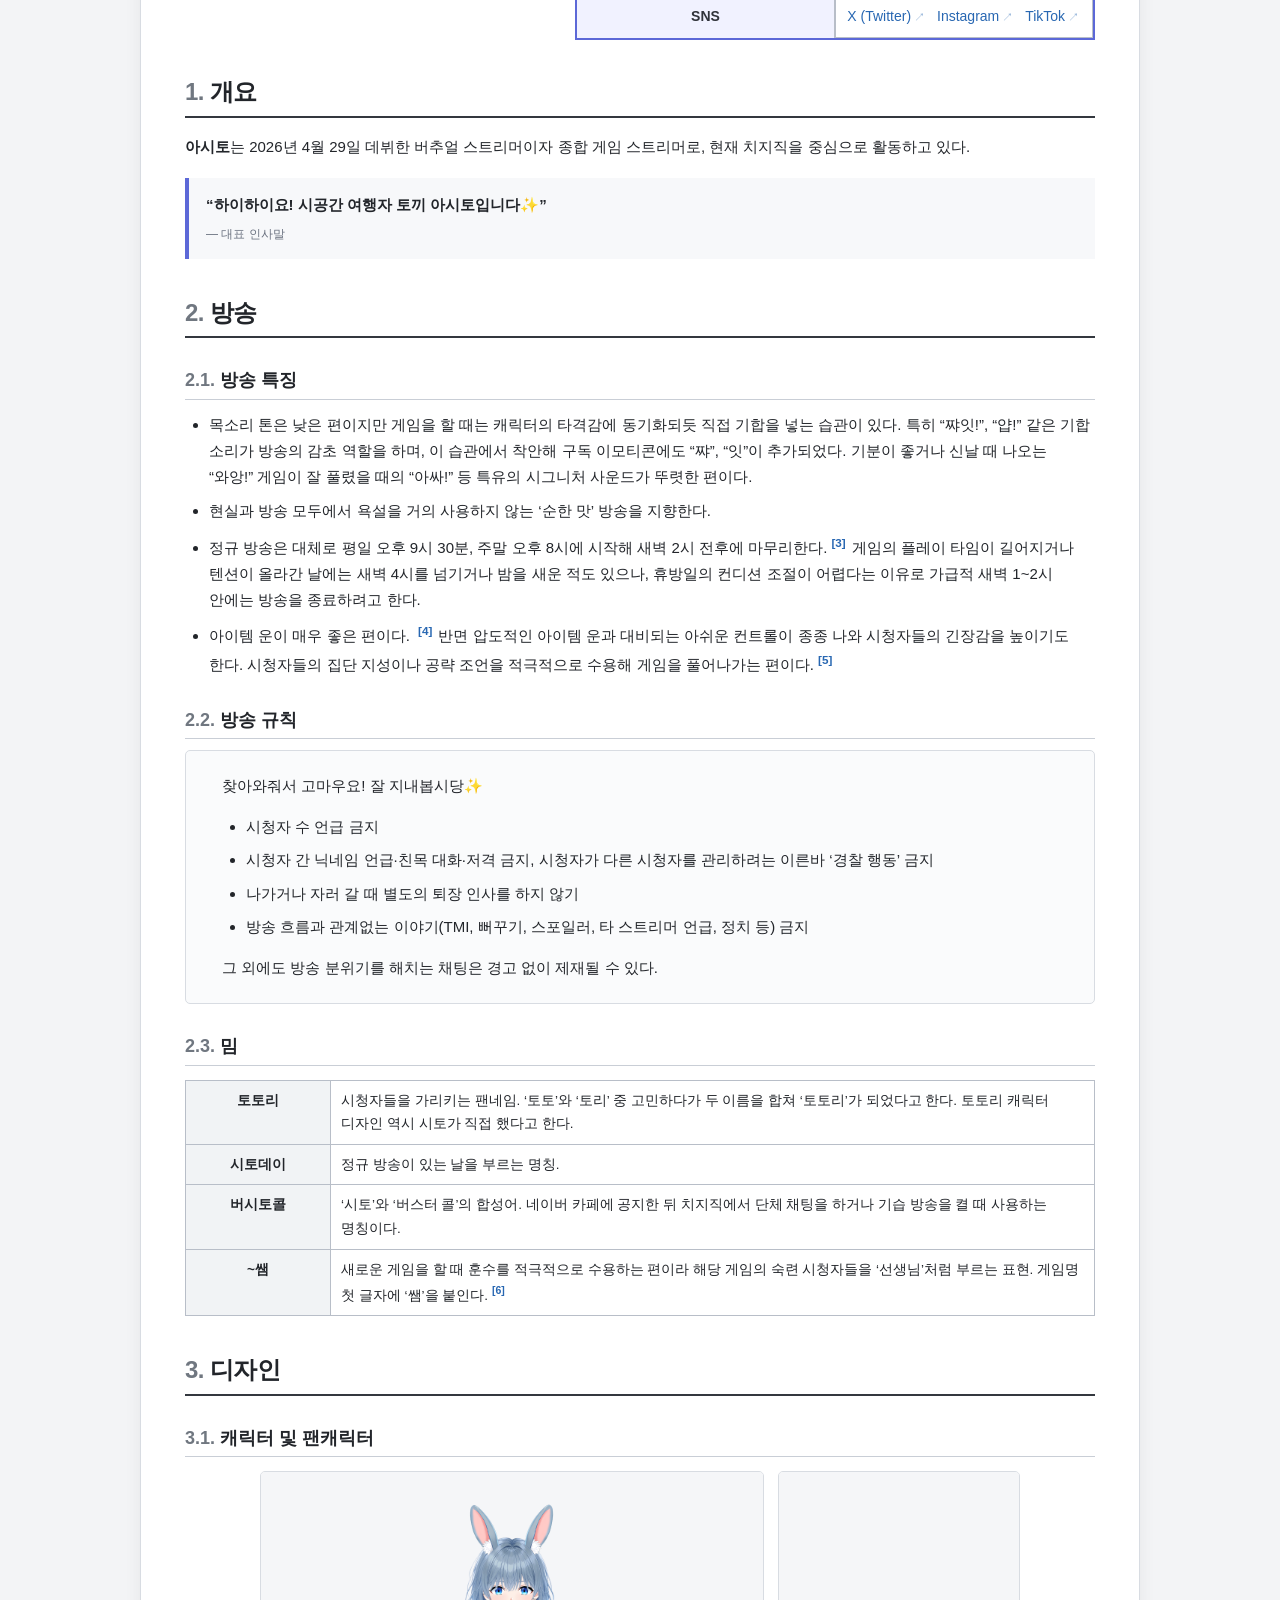
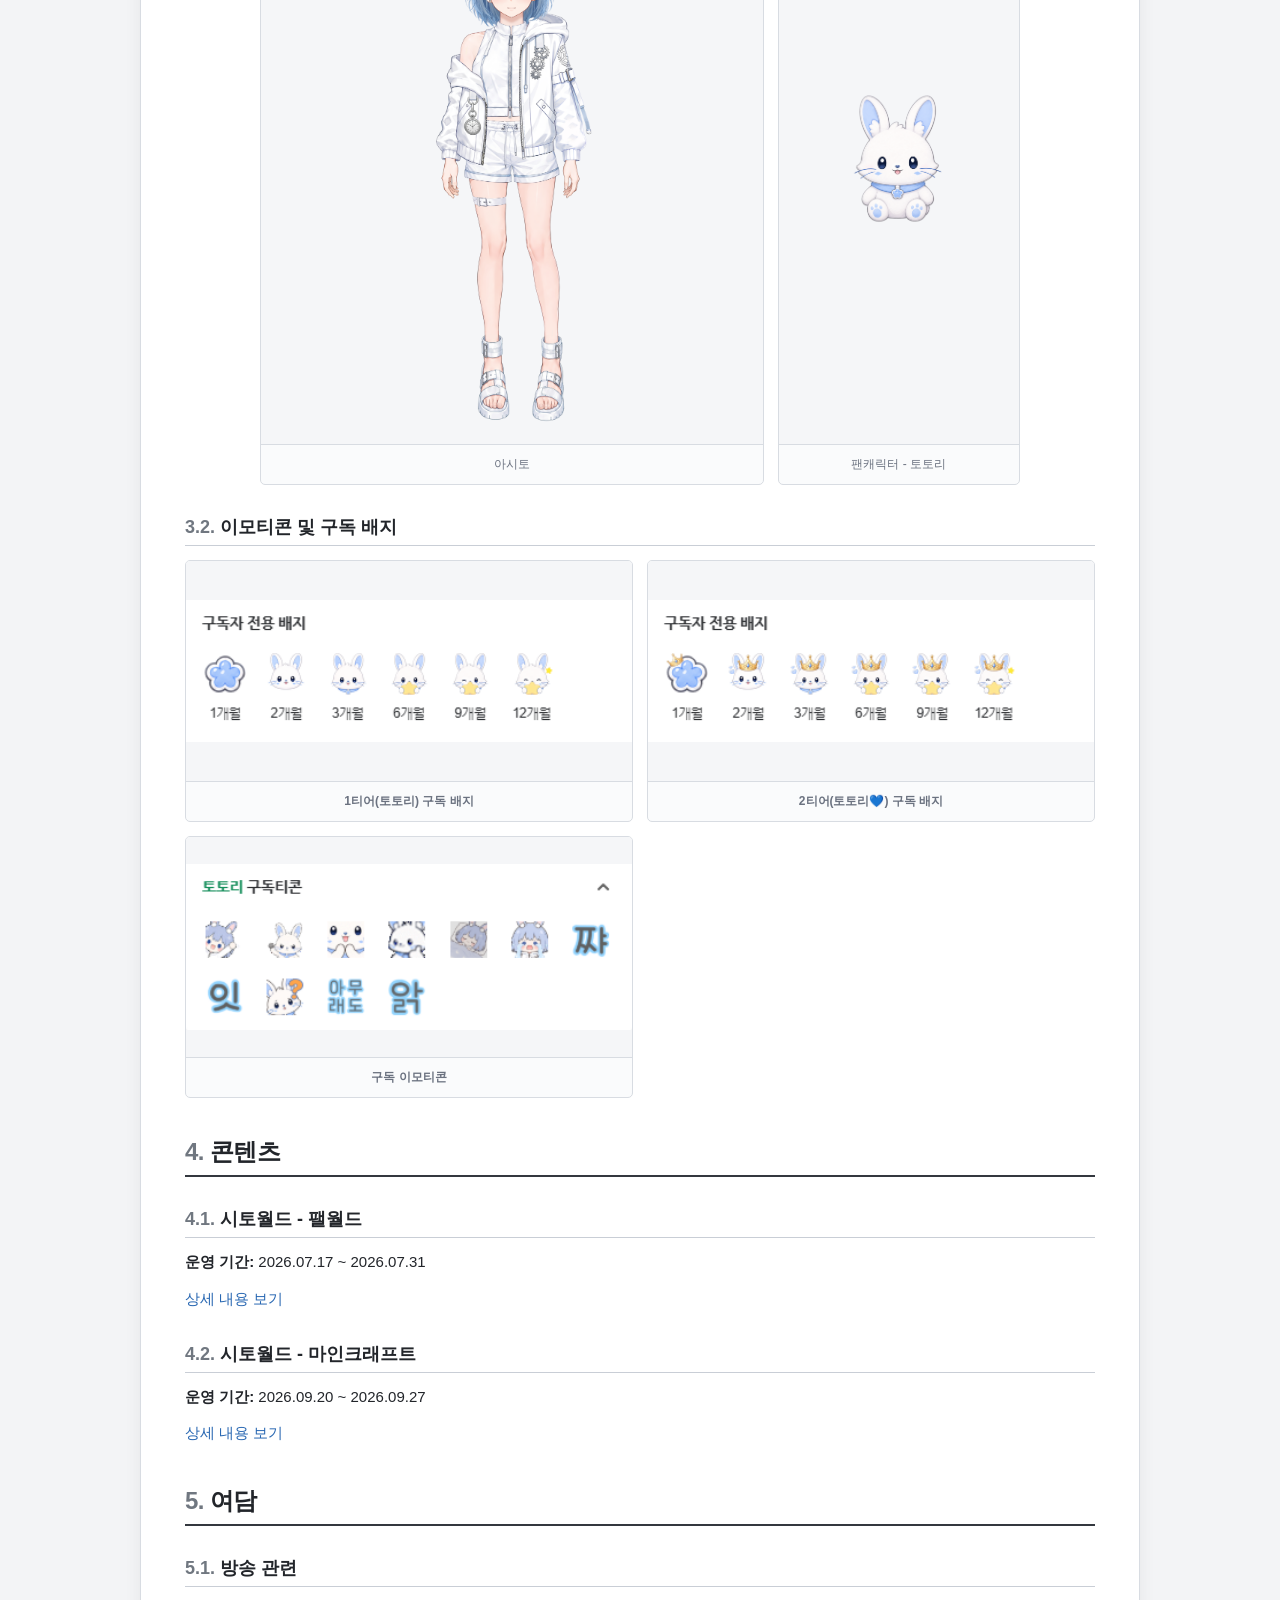
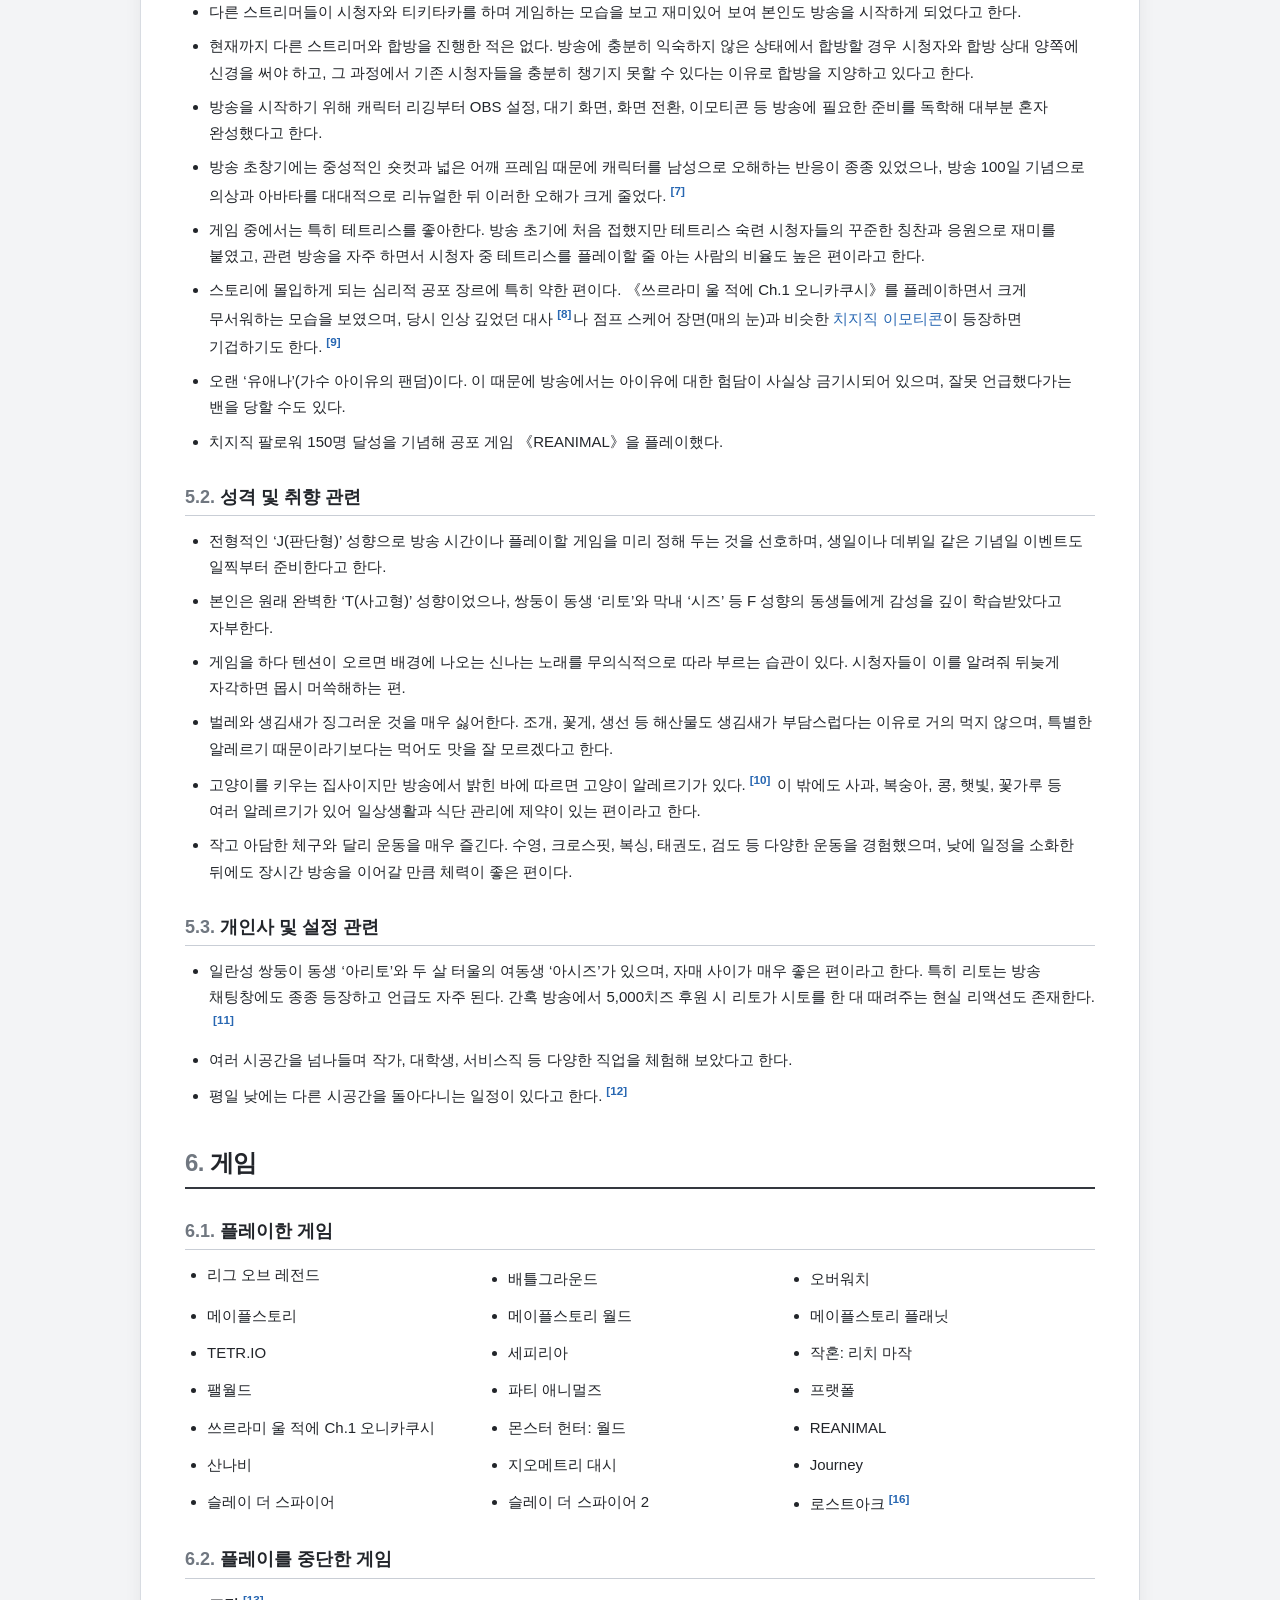
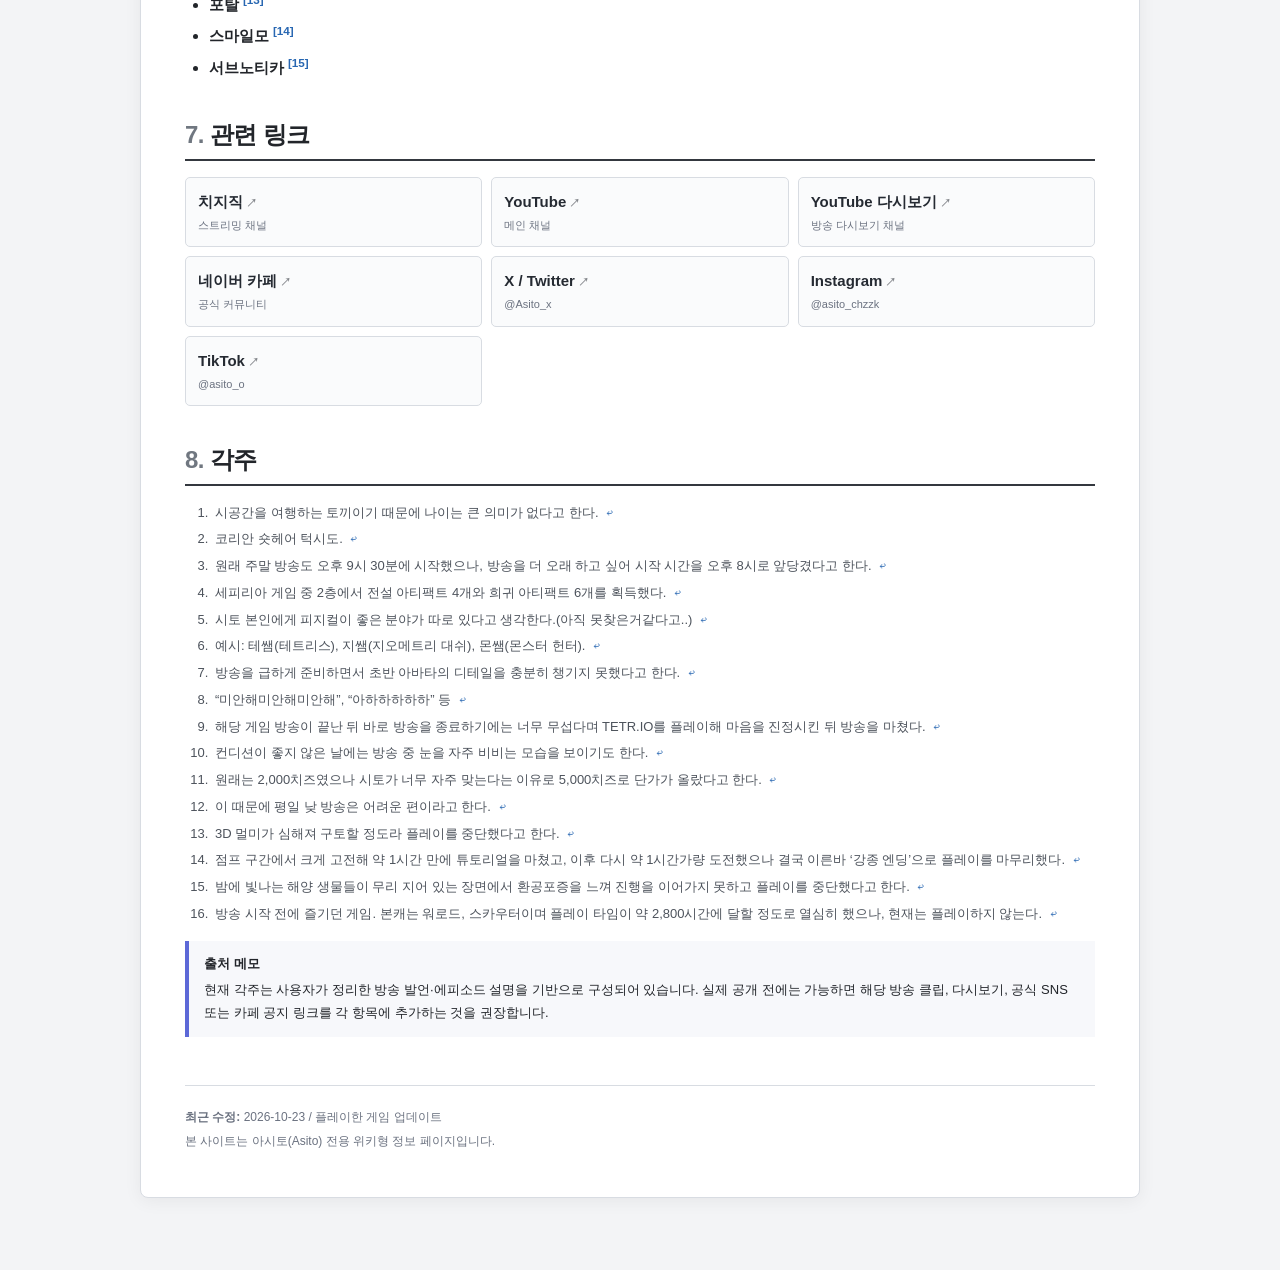
==== commit b49ae9f6: "Update index.html" ====
--- a/index.html
+++ b/index.html
@@ -312,6 +312,8 @@
             <li>산나비</li>
             <li>지오메트리 대시</li>
             <li>Journey</li>
+            <li>슬레이 더 스파이어</li>
+            <li>슬레이 더 스파이어 2</li>
             <li>로스트아크<sup class="footnote-ref"><a href="#fn-16" id="ref-16">[16]</a></sup></li>
           </ul>
 
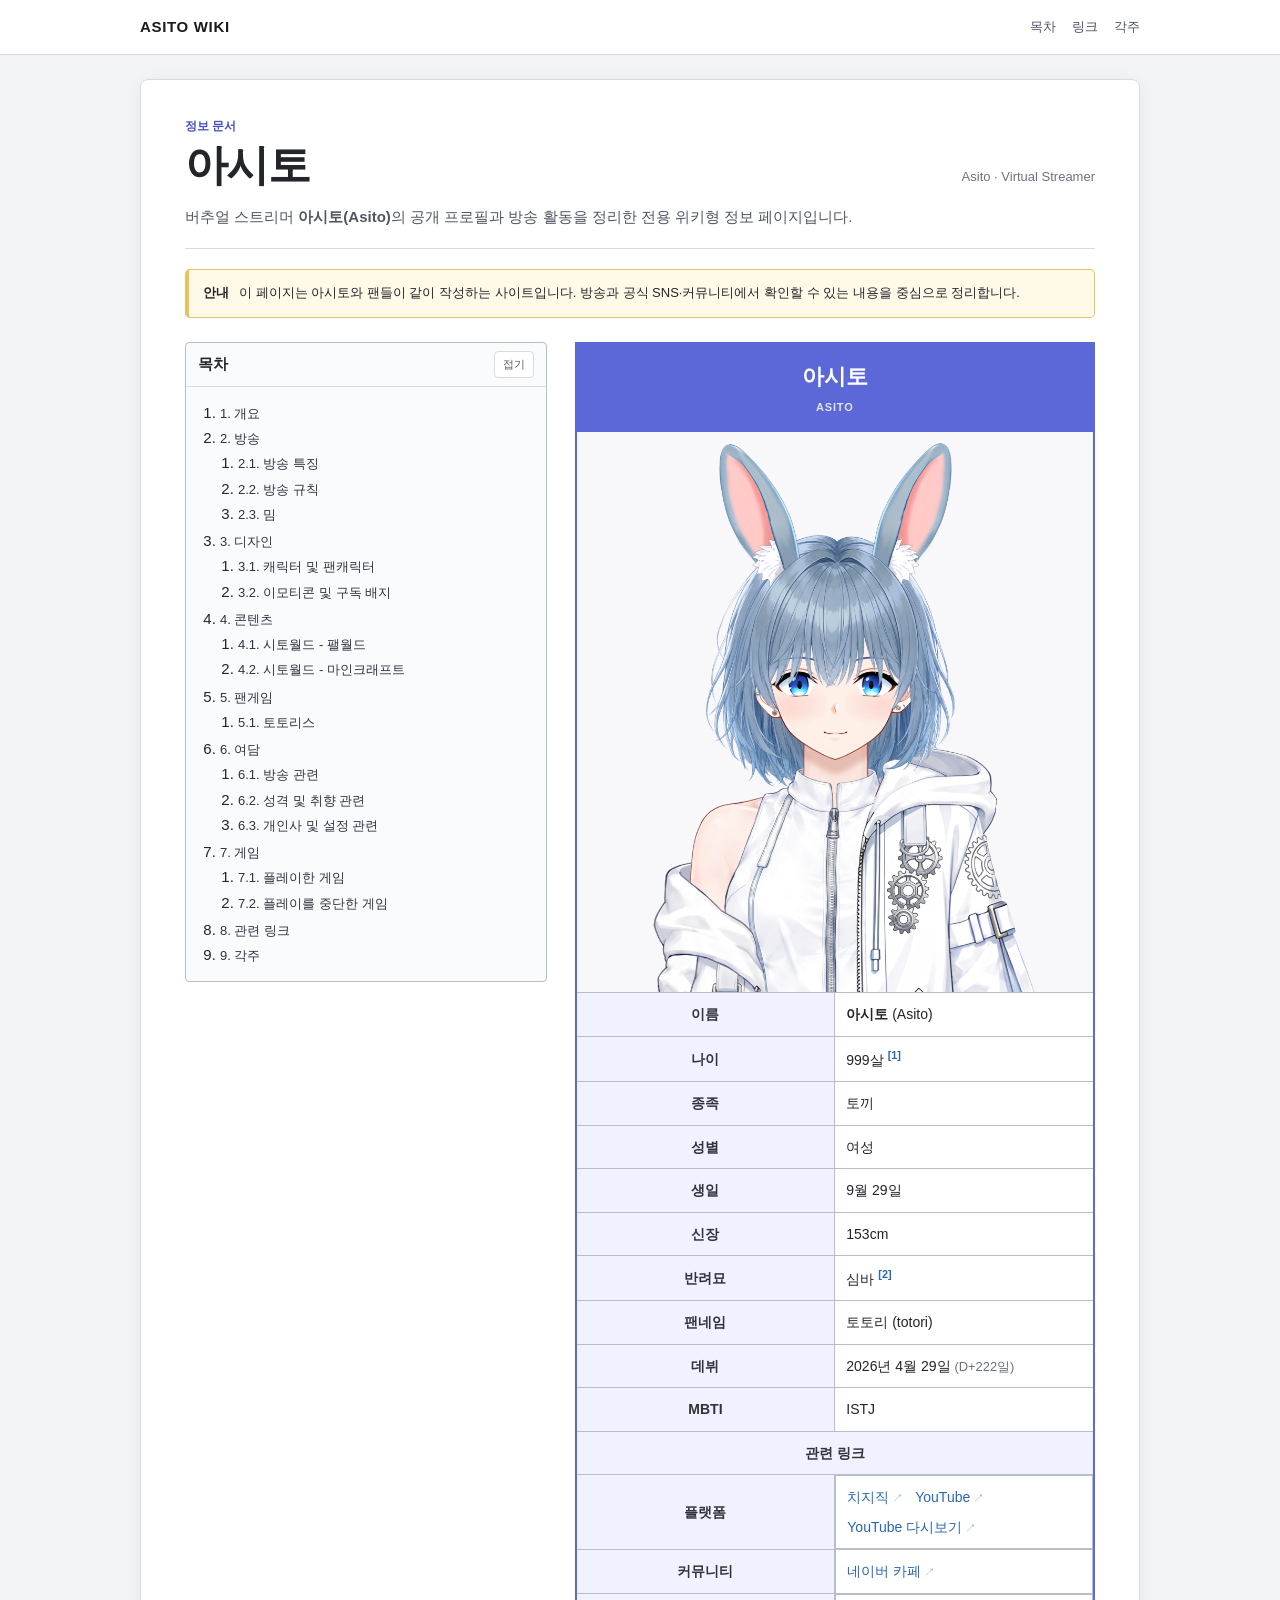
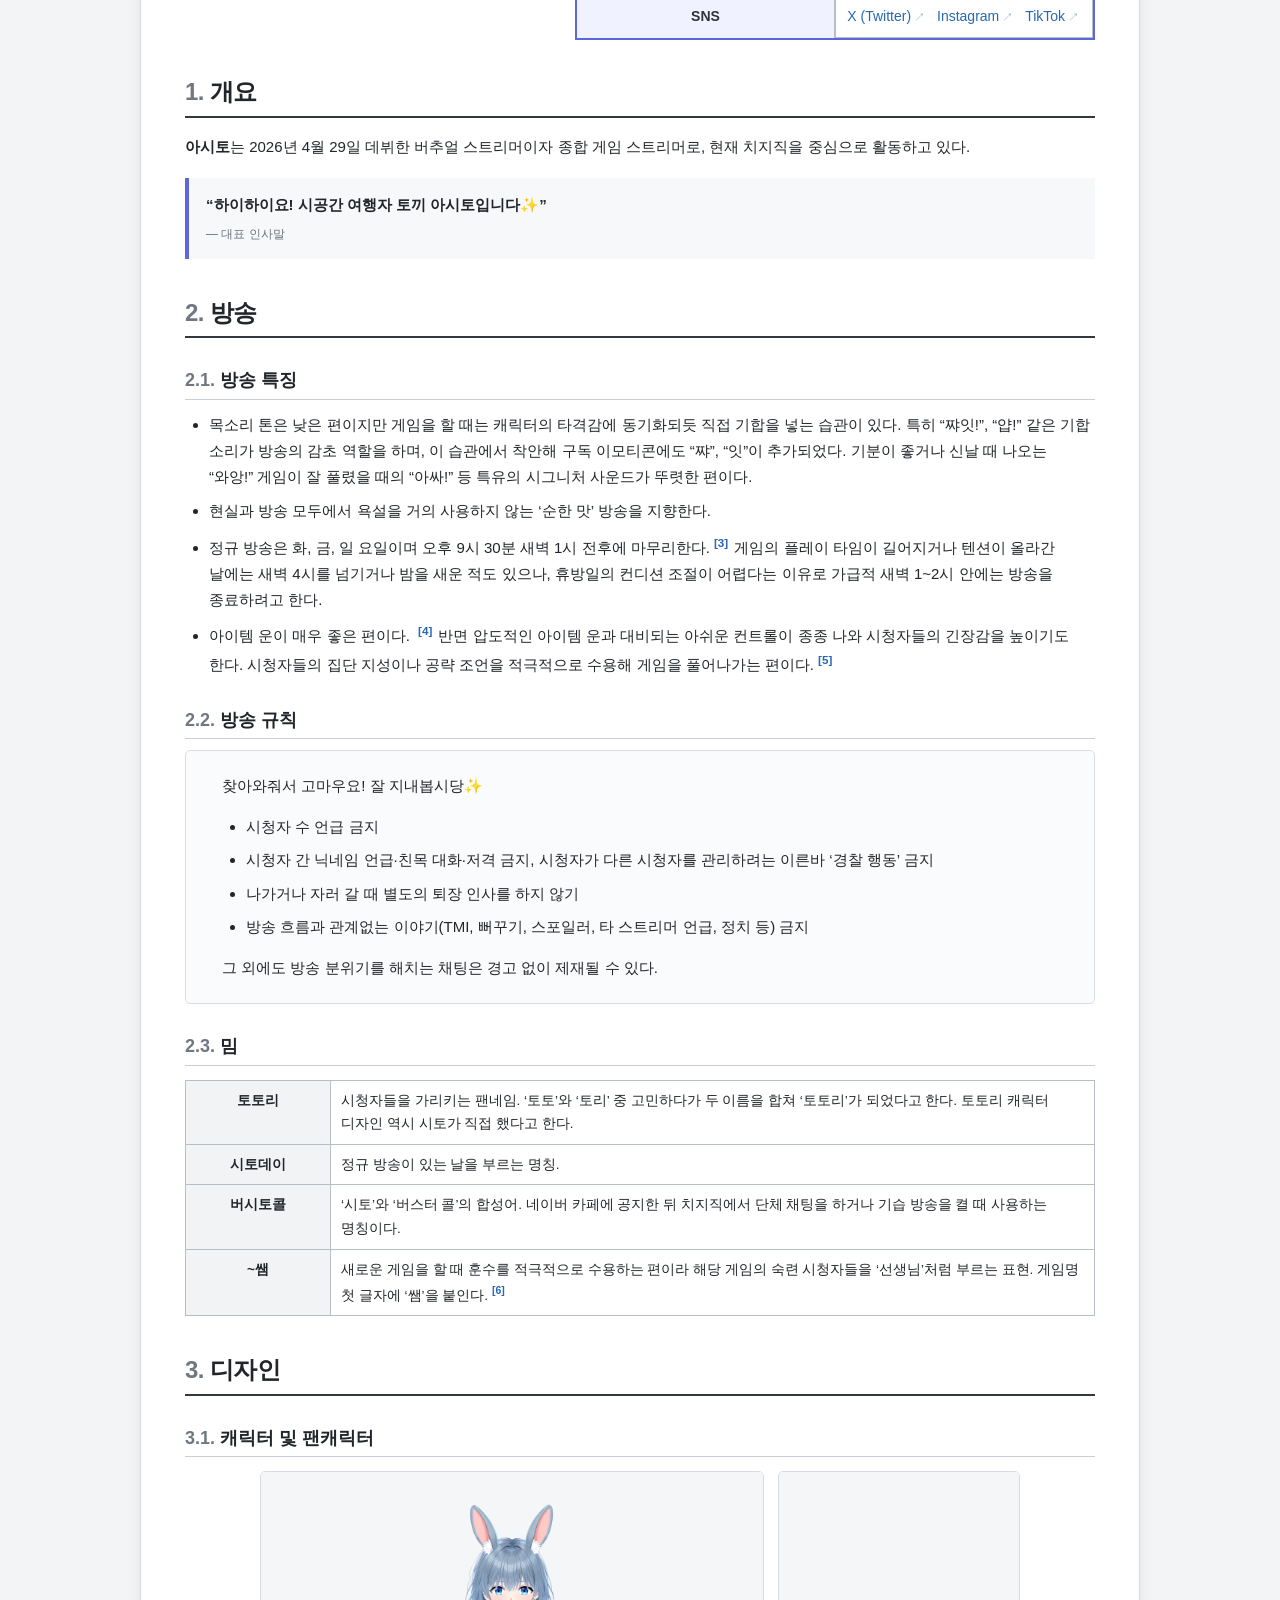
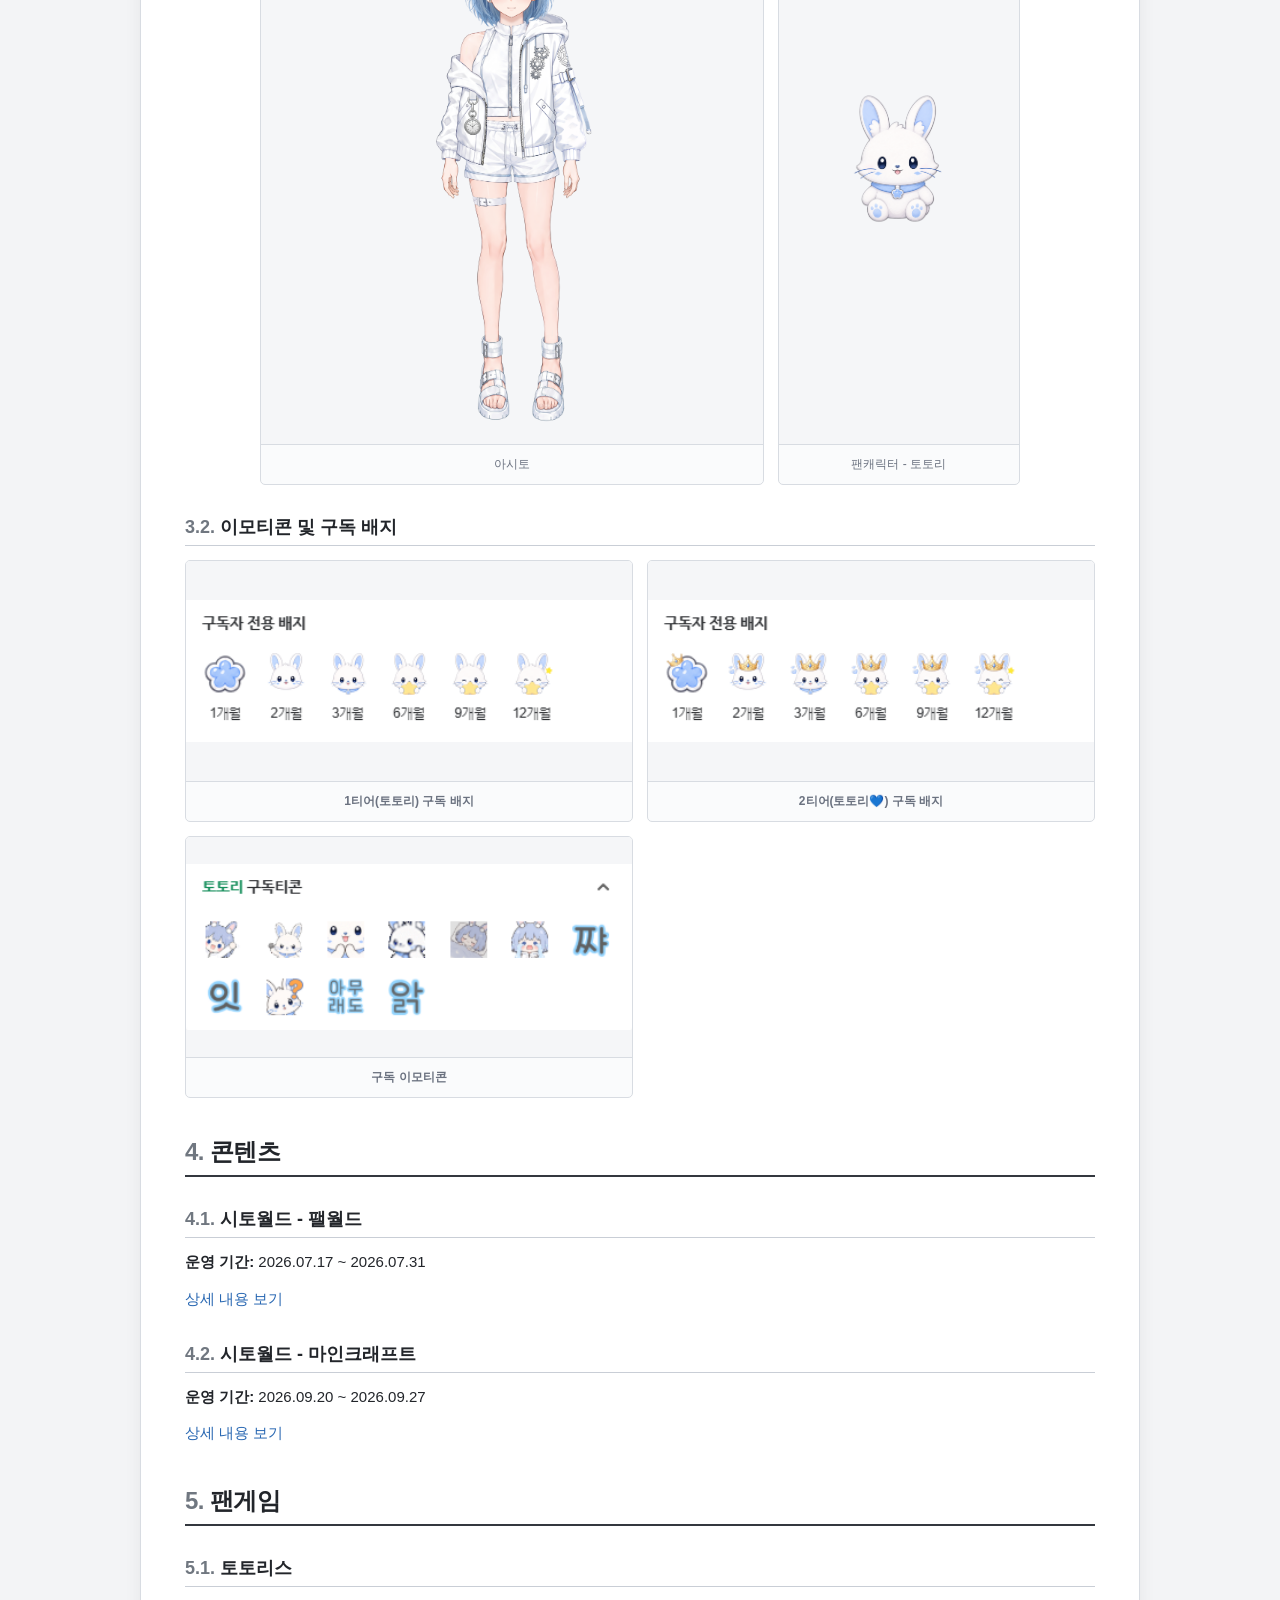
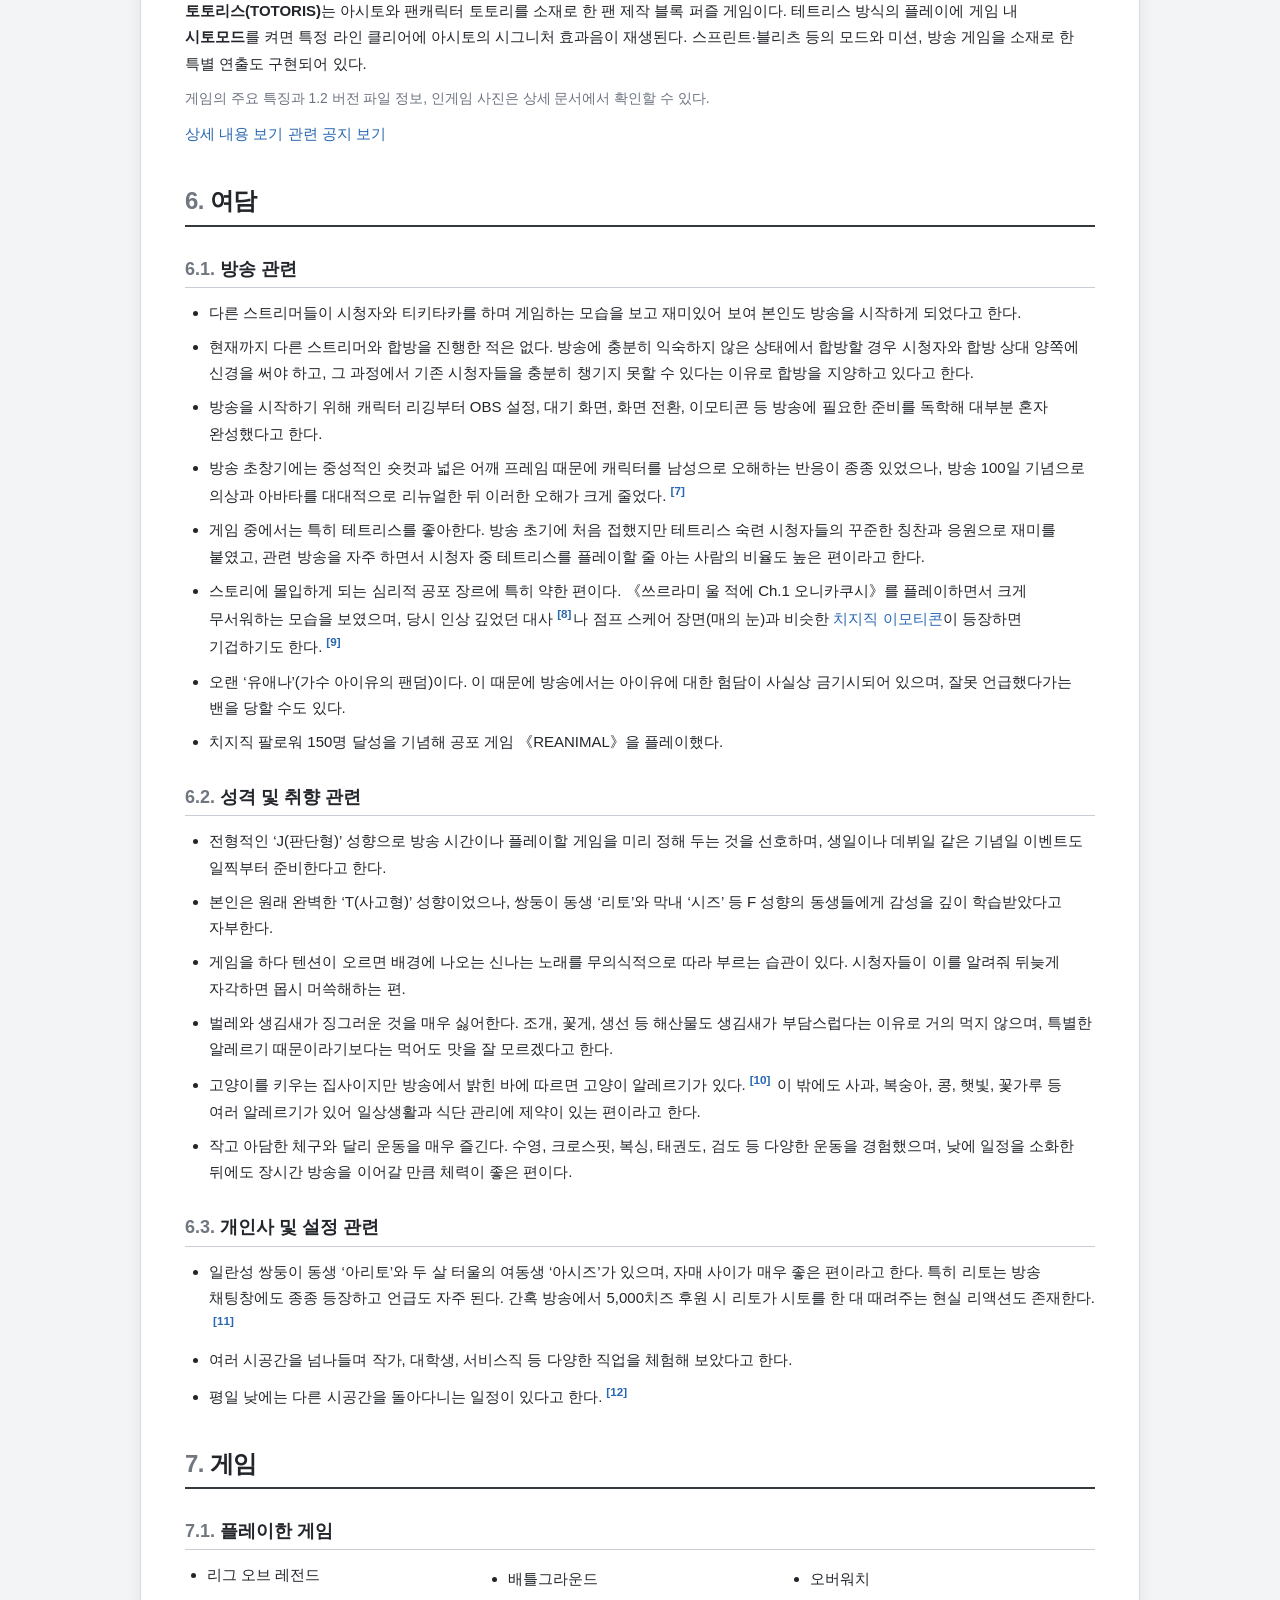
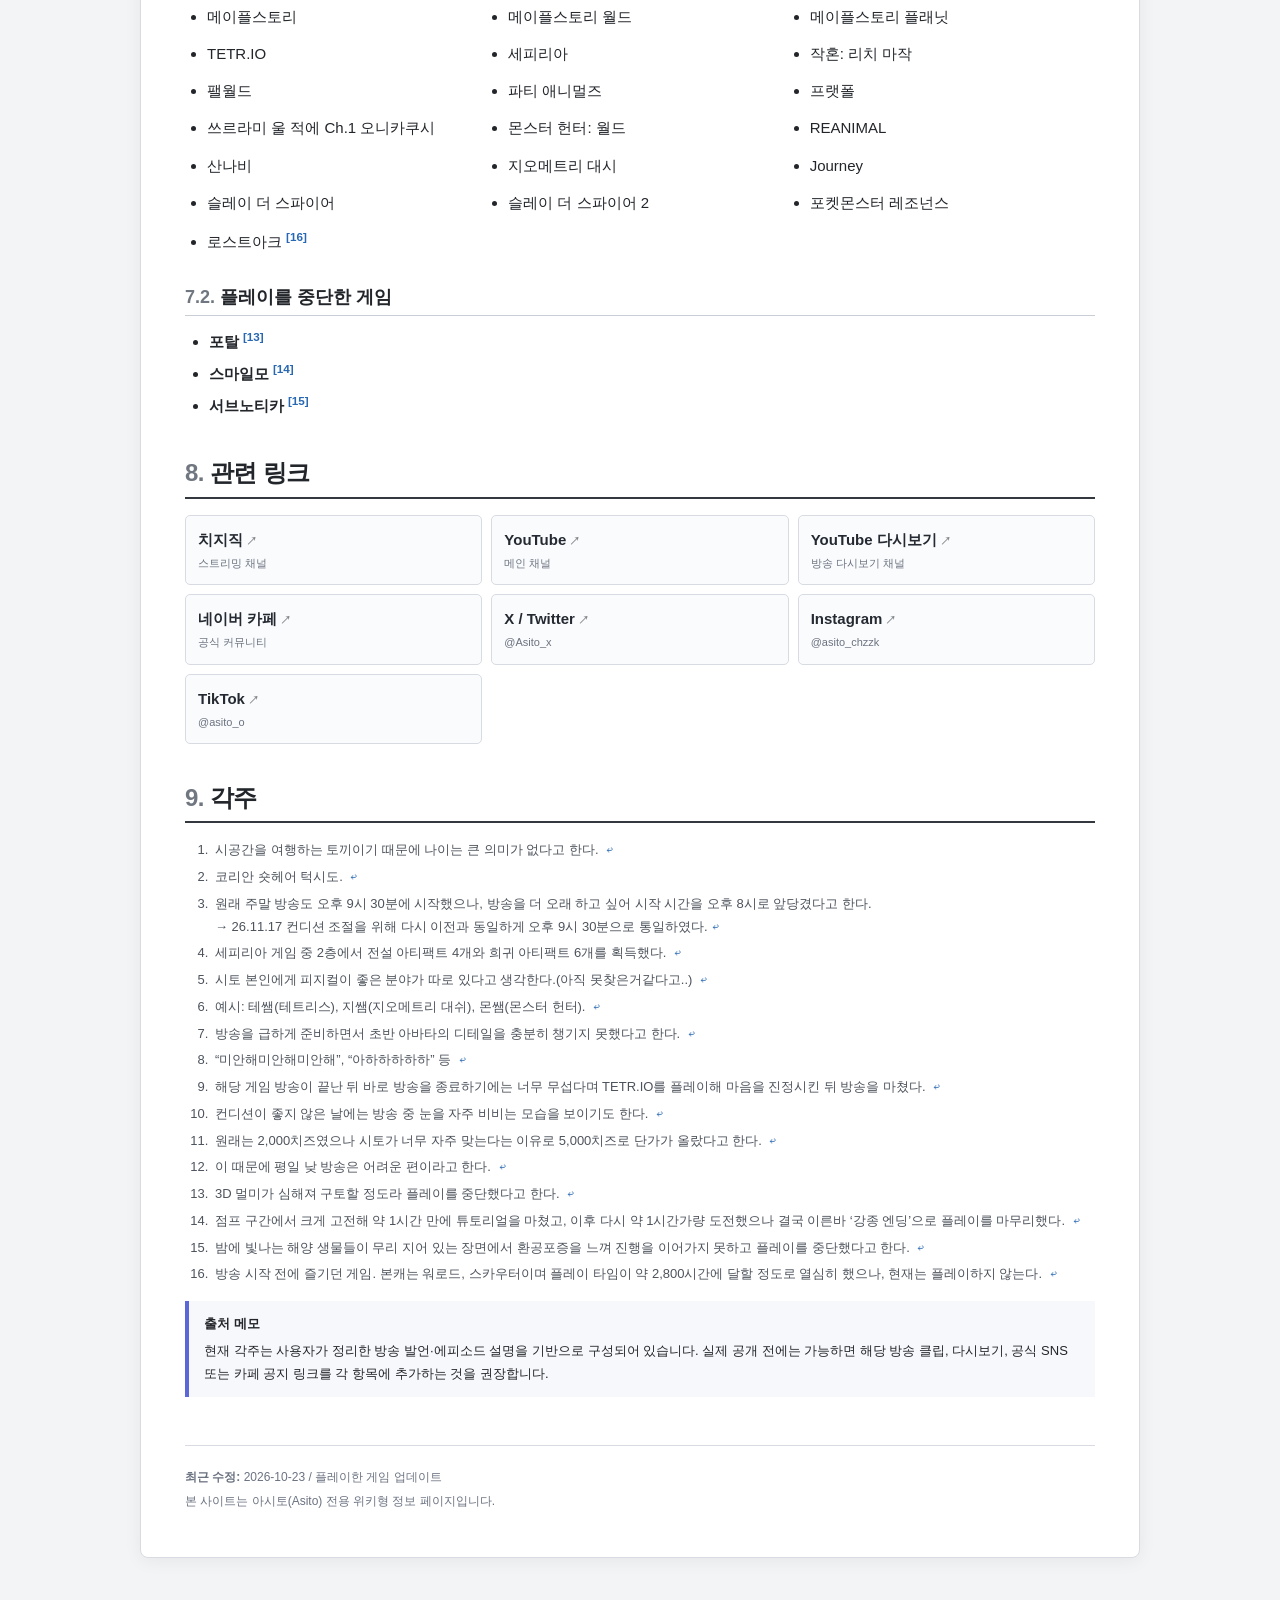
==== commit d1736e31: "Update index.html" ====
--- a/index.html
+++ b/index.html
@@ -154,7 +154,7 @@
           <ul class="prose-list">
             <li>목소리 톤은 낮은 편이지만 게임을 할 때는 캐릭터의 타격감에 동기화되듯 직접 기합을 넣는 습관이 있다. 특히 “쨔잇!”, “얍!” 같은 기합 소리가 방송의 감초 역할을 하며, 이 습관에서 착안해 구독 이모티콘에도 “쨔”, “잇”이 추가되었다. 기분이 좋거나 신날 때 나오는 “와앙!” 게임이 잘 풀렸을 때의 “아싸!” 등 특유의 시그니처 사운드가 뚜렷한 편이다.</li>
             <li>현실과 방송 모두에서 욕설을 거의 사용하지 않는 ‘순한 맛’ 방송을 지향한다.</li>
-            <li>정규 방송은 대체로 평일 오후 9시 30분, 주말 오후 8시에 시작해 새벽 2시 전후에 마무리한다.<sup class="footnote-ref"><a href="#fn-3" id="ref-3">[3]</a></sup> 게임의 플레이 타임이 길어지거나 텐션이 올라간 날에는 새벽 4시를 넘기거나 밤을 새운 적도 있으나, 휴방일의 컨디션 조절이 어렵다는 이유로 가급적 새벽 1~2시 안에는 방송을 종료하려고 한다.</li>
+            <li>정규 방송은 화, 금, 일 요일이며 오후 9시 30분 새벽 1시 전후에 마무리한다.<sup class="footnote-ref"><a href="#fn-3" id="ref-3">[3]</a></sup> 게임의 플레이 타임이 길어지거나 텐션이 올라간 날에는 새벽 4시를 넘기거나 밤을 새운 적도 있으나, 휴방일의 컨디션 조절이 어렵다는 이유로 가급적 새벽 1~2시 안에는 방송을 종료하려고 한다.</li>
             <li>아이템 운이 매우 좋은 편이다. <sup class="footnote-ref"><a href="#fn-4" id="ref-4">[4]</a></sup> 반면 압도적인 아이템 운과 대비되는 아쉬운 컨트롤이 종종 나와 시청자들의 긴장감을 높이기도 한다. 시청자들의 집단 지성이나 공략 조언을 적극적으로 수용해 게임을 풀어나가는 편이다.<sup class="footnote-ref"><a href="#fn-5" id="ref-5">[5]</a></sup></li>
           </ul>
 
@@ -256,10 +256,26 @@
           </div>
         </section>
 
+        <section id="fan-games" class="wiki-section">
+          <h2><span class="section-number">5.</span> 팬게임</h2>
+
+          <h3 id="totoris"><span class="section-number">5.1.</span> 토토리스</h3>
+          <p>
+            <strong>토토리스(TOTORIS)</strong>는 아시토와 팬캐릭터 토토리를 소재로 한 팬 제작 블록 퍼즐 게임이다.
+            테트리스 방식의 플레이에 게임 내 <strong>시토모드</strong>를 켜면 특정 라인 클리어에 아시토의 시그니처 효과음이 재생된다.
+            스프린트·블리츠 등의 모드와 미션, 방송 게임을 소재로 한 특별 연출도 구현되어 있다.
+          </p>
+          <p class="subtle">게임의 주요 특징과 1.2 버전 파일 정보, 인게임 사진은 상세 문서에서 확인할 수 있다.</p>
+          <div class="content-links">
+            <a class="detail-link" href="./content/totoris.html">상세 내용 보기</a>
+            <a class="detail-link" href="https://cafe.naver.com/f-e/cafes/31707301/articles/356?boardtype=L&amp;referrerAllArticles=false" target="_blank" rel="noopener noreferrer">관련 공지 보기</a>
+          </div>
+        </section>
+        
         <section id="trivia" class="wiki-section">
-          <h2><span class="section-number">5.</span> 여담</h2>
-
-          <h3 id="trivia-broadcast"><span class="section-number">5.1.</span> 방송 관련</h3>
+          <h2><span class="section-number">6.</span> 여담</h2>
+
+          <h3 id="trivia-broadcast"><span class="section-number">6.1.</span> 방송 관련</h3>
           <ul class="prose-list">
             <li>다른 스트리머들이 시청자와 티키타카를 하며 게임하는 모습을 보고 재미있어 보여 본인도 방송을 시작하게 되었다고 한다.</li>
             <li>현재까지 다른 스트리머와 합방을 진행한 적은 없다. 방송에 충분히 익숙하지 않은 상태에서 합방할 경우 시청자와 합방 상대 양쪽에 신경을 써야 하고, 그 과정에서 기존 시청자들을 충분히 챙기지 못할 수 있다는 이유로 합방을 지양하고 있다고 한다.</li>
@@ -271,7 +287,7 @@
             <li>치지직 팔로워 150명 달성을 기념해 공포 게임 《REANIMAL》을 플레이했다.</li>
           </ul>
 
-          <h3 id="trivia-personality"><span class="section-number">5.2.</span> 성격 및 취향 관련</h3>
+          <h3 id="trivia-personality"><span class="section-number">6.2.</span> 성격 및 취향 관련</h3>
           <ul class="prose-list">
             <li>전형적인 ‘J(판단형)’ 성향으로 방송 시간이나 플레이할 게임을 미리 정해 두는 것을 선호하며, 생일이나 데뷔일 같은 기념일 이벤트도 일찍부터 준비한다고 한다.</li>
             <li>본인은 원래 완벽한 ‘T(사고형)’ 성향이었으나, 쌍둥이 동생 ‘리토’와 막내 ‘시즈’ 등 F 성향의 동생들에게 감성을 깊이 학습받았다고 자부한다.</li>
@@ -281,7 +297,7 @@
             <li>작고 아담한 체구와 달리 운동을 매우 즐긴다. 수영, 크로스핏, 복싱, 태권도, 검도 등 다양한 운동을 경험했으며, 낮에 일정을 소화한 뒤에도 장시간 방송을 이어갈 만큼 체력이 좋은 편이다.</li>
           </ul>
 
-          <h3 id="trivia-personal"><span class="section-number">5.3.</span> 개인사 및 설정 관련</h3>
+          <h3 id="trivia-personal"><span class="section-number">6.3.</span> 개인사 및 설정 관련</h3>
           <ul class="prose-list">
             <li>일란성 쌍둥이 동생 ‘아리토’와 두 살 터울의 여동생 ‘아시즈’가 있으며, 자매 사이가 매우 좋은 편이라고 한다. 특히 리토는 방송 채팅창에도 종종 등장하고 언급도 자주 된다. 간혹 방송에서 5,000치즈 후원 시 리토가 시토를 한 대 때려주는 현실 리액션도 존재한다.<sup class="footnote-ref"><a href="#fn-11" id="ref-11">[11]</a></sup></li>
             <li>여러 시공간을 넘나들며 작가, 대학생, 서비스직 등 다양한 직업을 체험해 보았다고 한다.</li>
@@ -290,9 +306,9 @@
         </section>
 
         <section id="games" class="wiki-section">
-          <h2><span class="section-number">6.</span> 게임</h2>
-
-          <h3 id="games-played"><span class="section-number">6.1.</span> 플레이한 게임</h3>
+          <h2><span class="section-number">7.</span> 게임</h2>
+
+          <h3 id="games-played"><span class="section-number">7.1.</span> 플레이한 게임</h3>
           <ul class="game-grid">
             <li>리그 오브 레전드</li>
             <li>배틀그라운드</li>
@@ -314,10 +330,11 @@
             <li>Journey</li>
             <li>슬레이 더 스파이어</li>
             <li>슬레이 더 스파이어 2</li>
+            <li>포켓몬스터 레조넌스</li>
             <li>로스트아크<sup class="footnote-ref"><a href="#fn-16" id="ref-16">[16]</a></sup></li>
           </ul>
 
-          <h3 id="games-dropped"><span class="section-number">6.2.</span> 플레이를 중단한 게임</h3>
+          <h3 id="games-dropped"><span class="section-number">7.2.</span> 플레이를 중단한 게임</h3>
           <ul class="prose-list compact-game-list">
             <li><strong>포탈</strong><sup class="footnote-ref"><a href="#fn-13" id="ref-13">[13]</a></sup></li>
             <li><strong>스마일모</strong><sup class="footnote-ref"><a href="#fn-14" id="ref-14">[14]</a></sup></li>
@@ -326,7 +343,7 @@
         </section>
 
         <section id="links" class="wiki-section">
-          <h2><span class="section-number">7.</span> 관련 링크</h2>
+          <h2><span class="section-number">8.</span> 관련 링크</h2>
           <div class="link-list six-links">
             <a href="https://chzzk.naver.com/1ad1b25fa37d407d72d8764e93e0411b" class="external-link" target="_blank" rel="noopener noreferrer"><strong>치지직</strong><span>스트리밍 채널</span></a>
             <a href="https://www.youtube.com/channel/UCNbgqA-y0f8MkxklSP9upqw" class="external-link" target="_blank" rel="noopener noreferrer"><strong>YouTube</strong><span>메인 채널</span></a>
@@ -339,11 +356,11 @@
         </section>
 
         <section id="notes" class="wiki-section">
-          <h2><span class="section-number">8.</span> 각주</h2>
+          <h2><span class="section-number">9.</span> 각주</h2>
           <ol class="footnotes">
             <li id="fn-1">시공간을 여행하는 토끼이기 때문에 나이는 큰 의미가 없다고 한다. <a href="#ref-1" class="back-ref" aria-label="본문 각주 1로 돌아가기">↩</a></li>
             <li id="fn-2">코리안 숏헤어 턱시도. <a href="#ref-2" class="back-ref" aria-label="본문 각주 2로 돌아가기">↩</a></li>
-            <li id="fn-3">원래 주말 방송도 오후 9시 30분에 시작했으나, 방송을 더 오래 하고 싶어 시작 시간을 오후 8시로 앞당겼다고 한다. <a href="#ref-3" class="back-ref" aria-label="본문 각주 3으로 돌아가기">↩</a></li>
+            <li id="fn-3">원래 주말 방송도 오후 9시 30분에 시작했으나, 방송을 더 오래 하고 싶어 시작 시간을 오후 8시로 앞당겼다고 한다.<br> → 26.11.17 컨디션 조절을 위해 다시 이전과 동일하게 오후 9시 30분으로 통일하였다.<a href="#ref-3" class="back-ref" aria-label="본문 각주 3으로 돌아가기">↩</a></li>
             <li id="fn-4">세피리아 게임 중 2층에서 전설 아티팩트 4개와 희귀 아티팩트 6개를 획득했다. <a href="#ref-4" class="back-ref" aria-label="본문 각주 4로 돌아가기">↩</a></li>
             <li id="fn-5">시토 본인에게 피지컬이 좋은 분야가 따로 있다고 생각한다.(아직 못찾은거같다고..) <a href="#ref-5" class="back-ref" aria-label="본문 각주 5로 돌아가기">↩</a></li>
             <li id="fn-6">예시: 테쌤(테트리스), 지쌤(지오메트리 대쉬), 몬쌤(몬스터 헌터). <a href="#ref-6" class="back-ref" aria-label="본문 각주 6으로 돌아가기">↩</a></li>
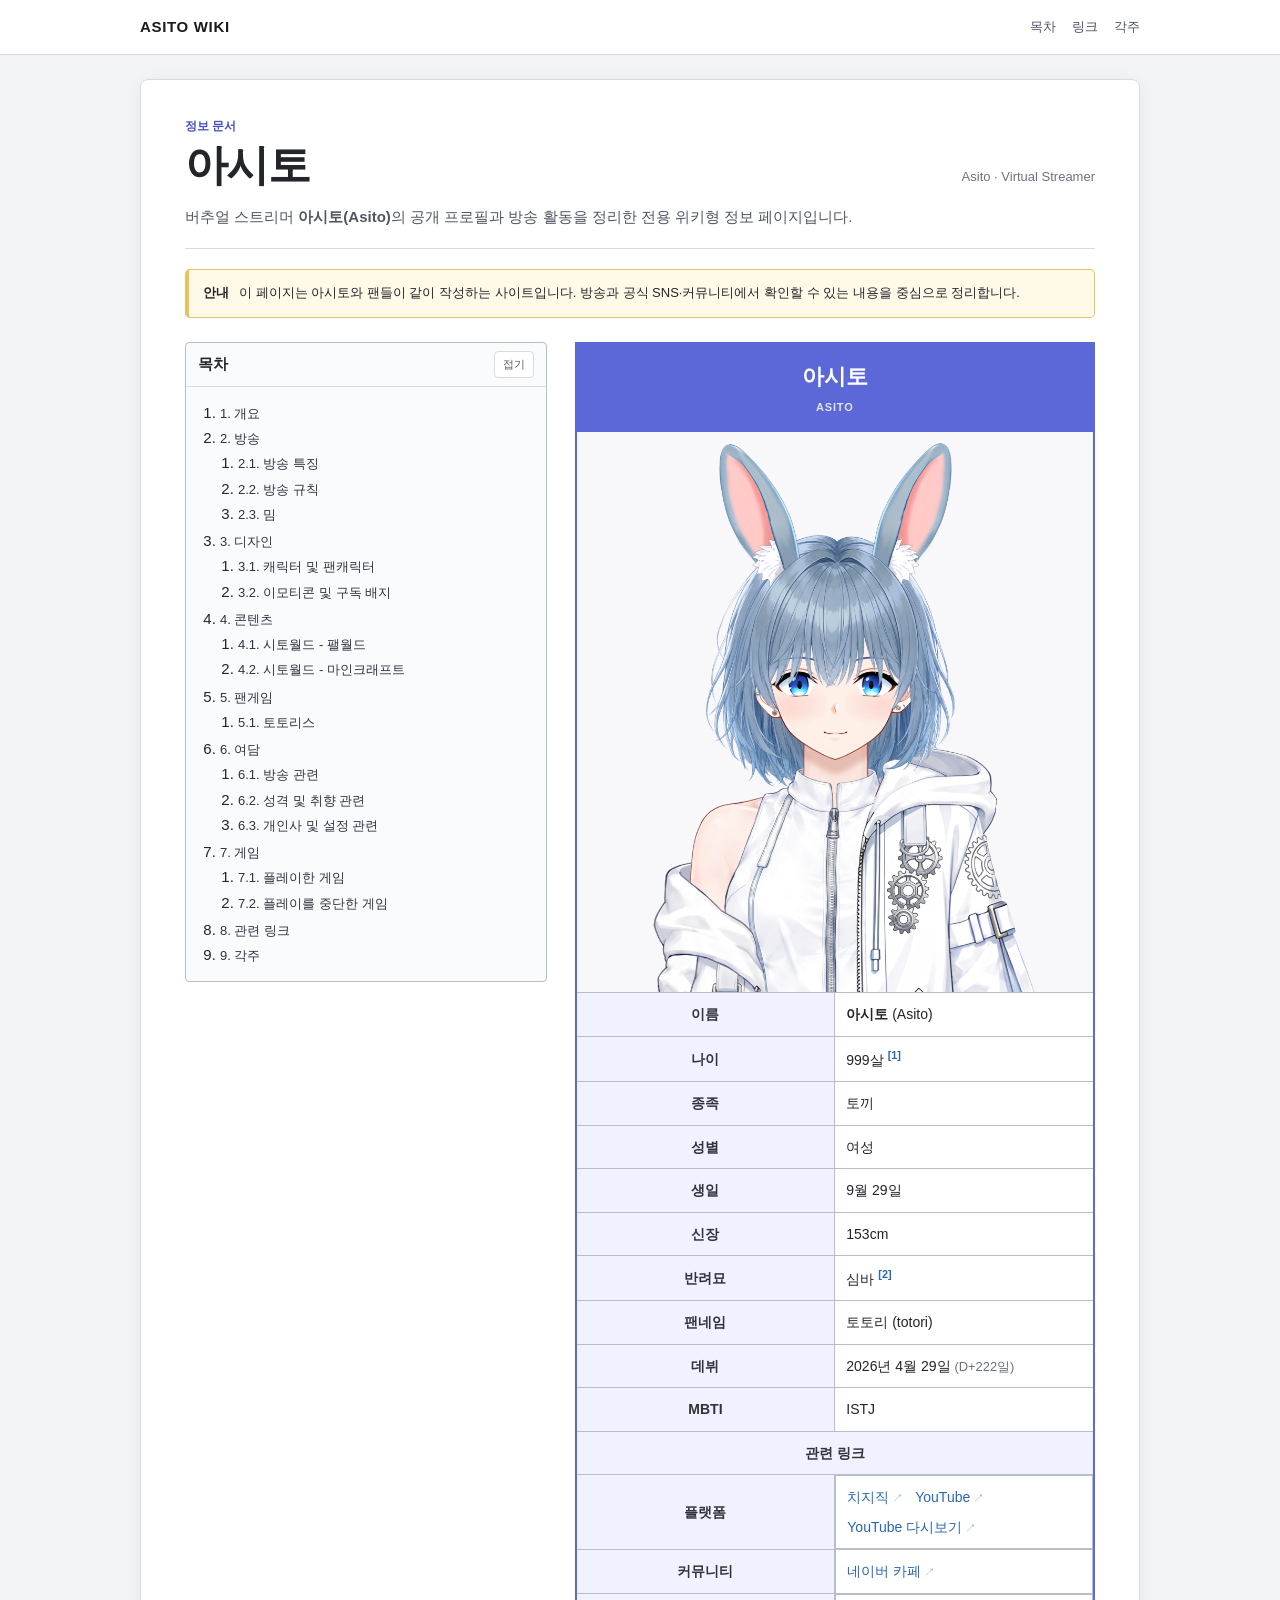
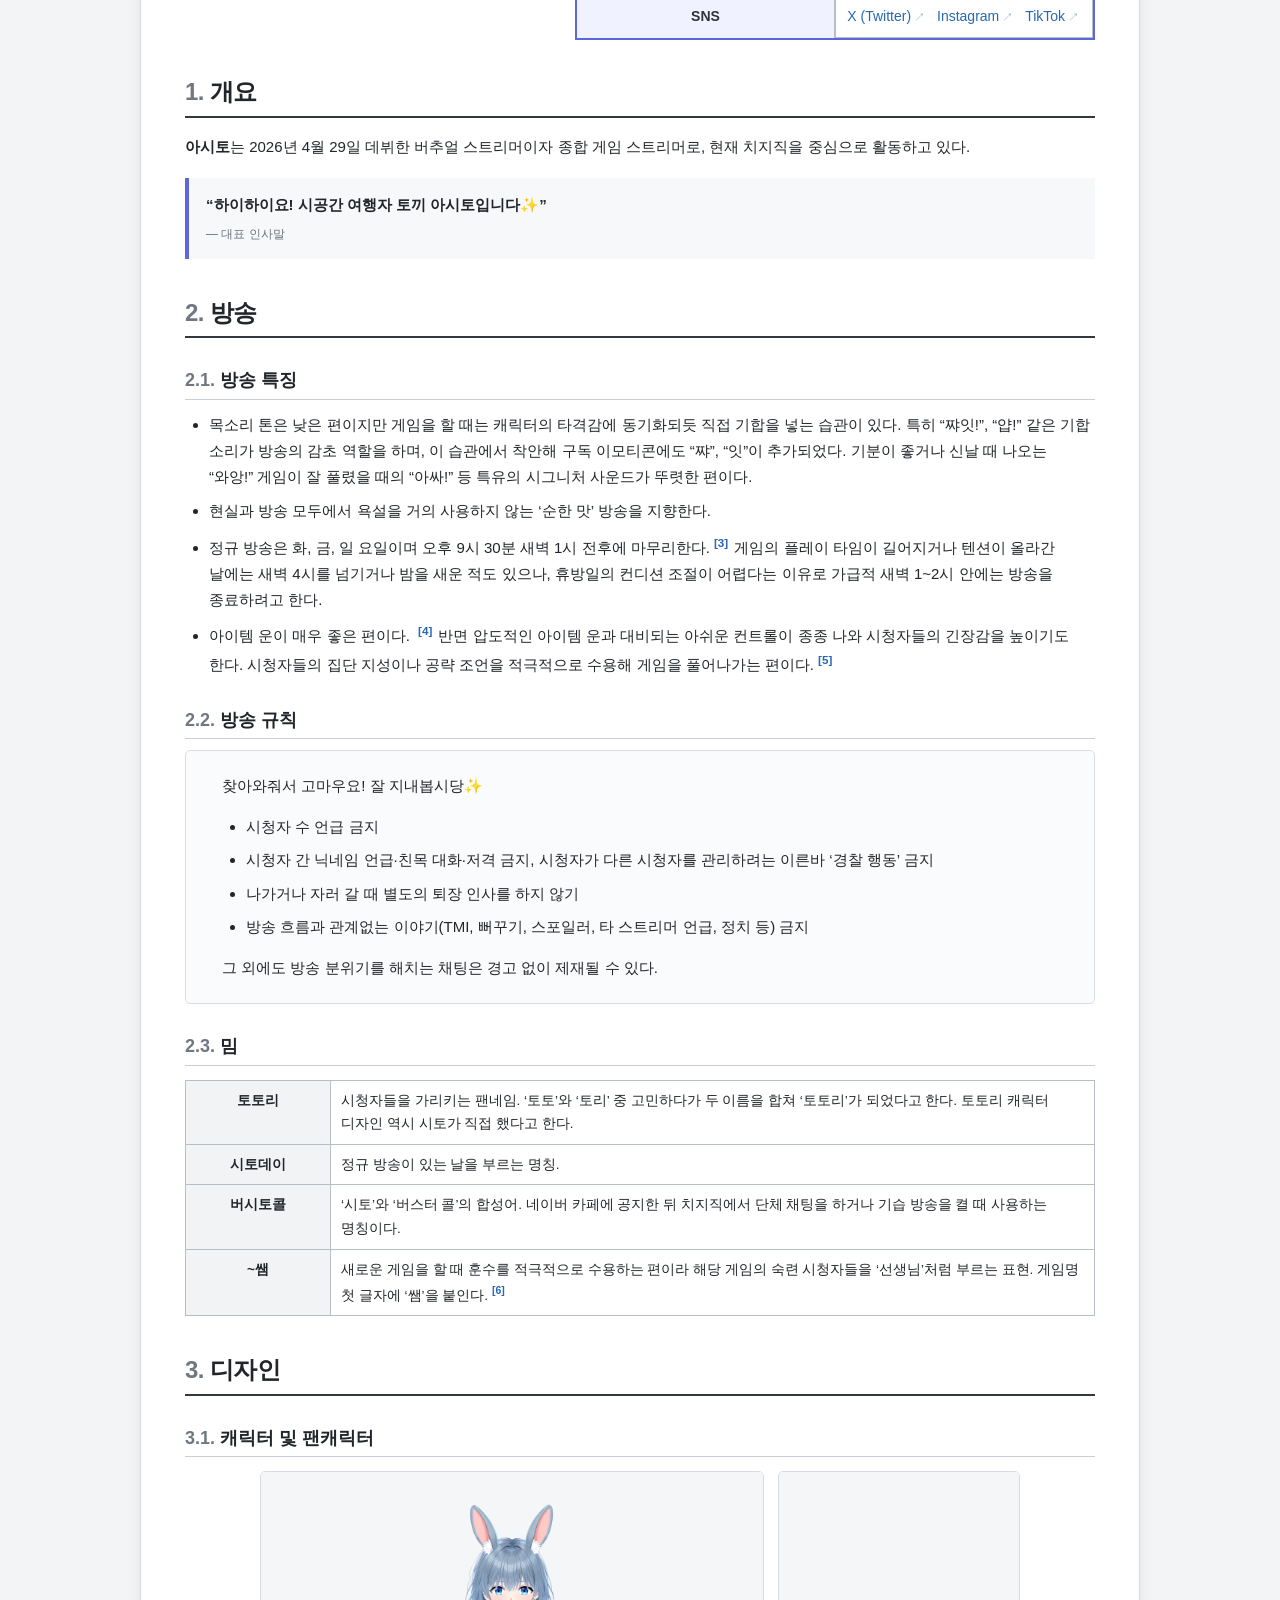
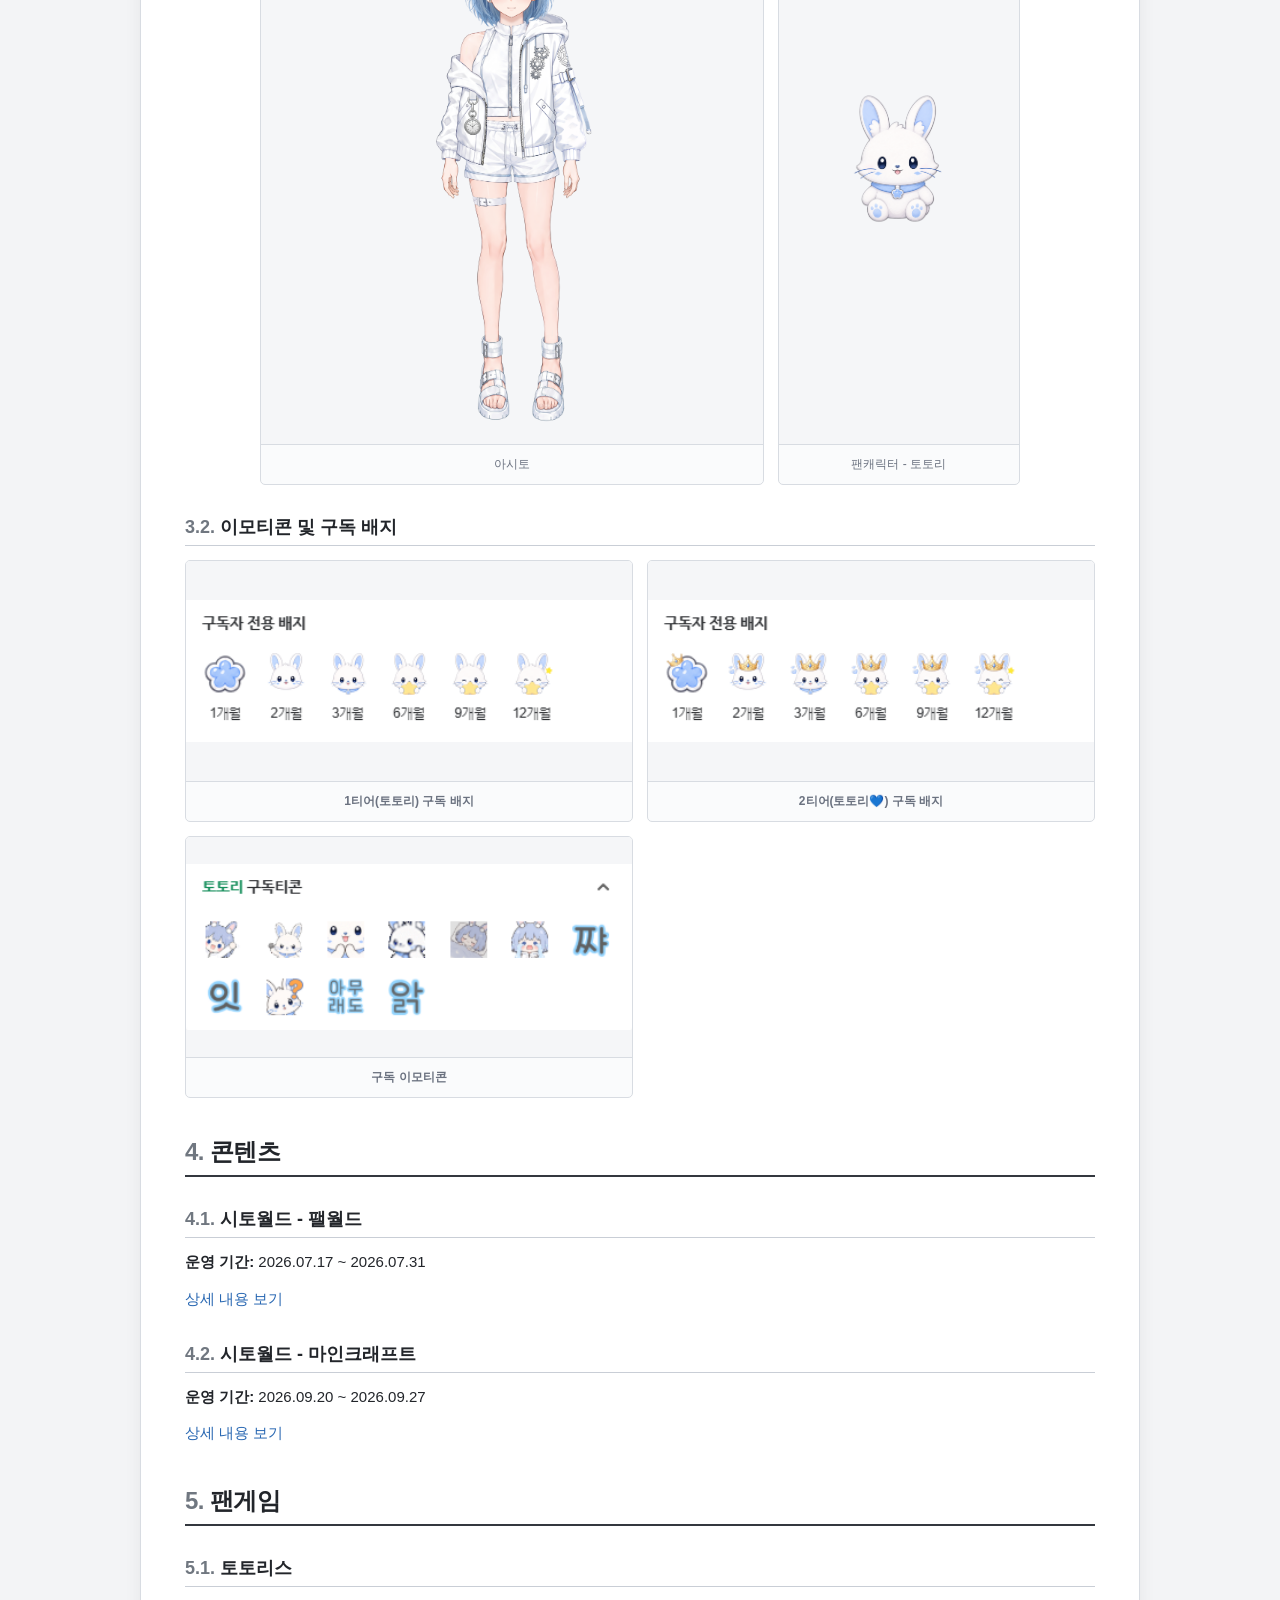
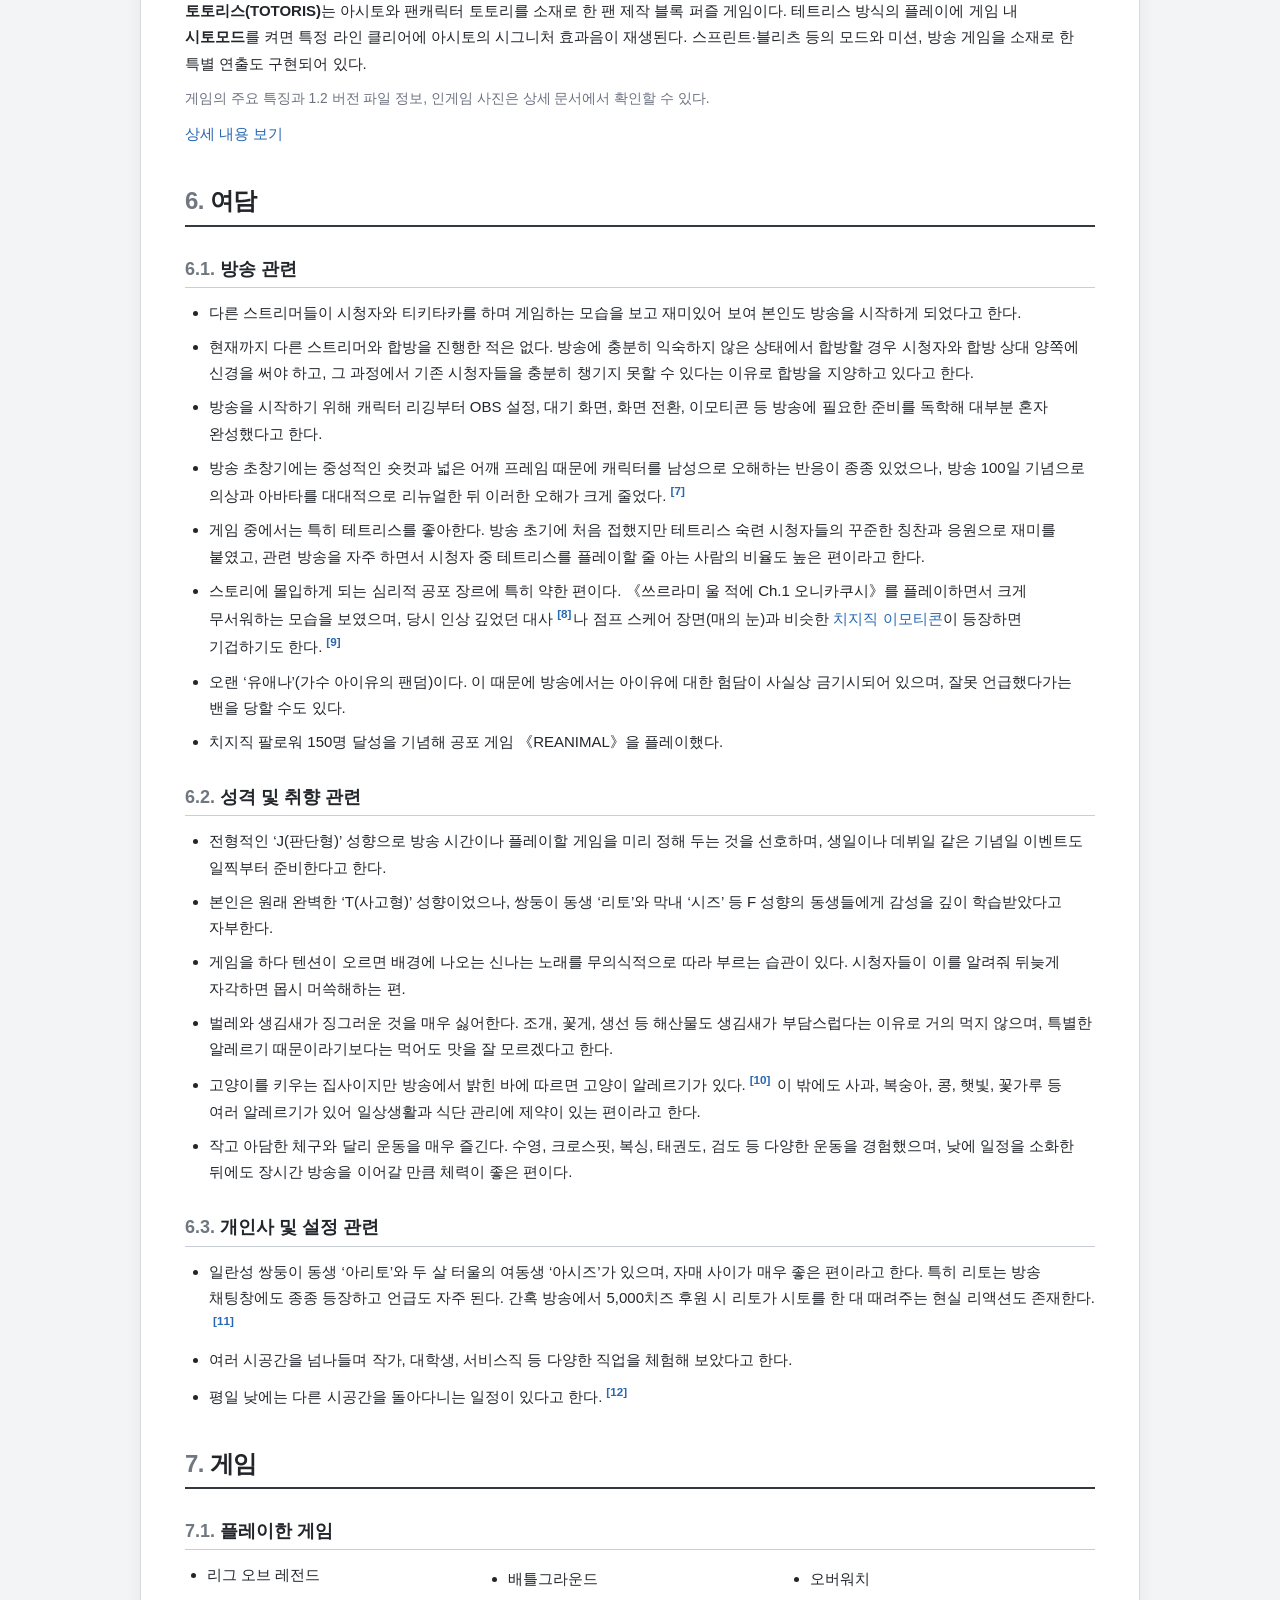
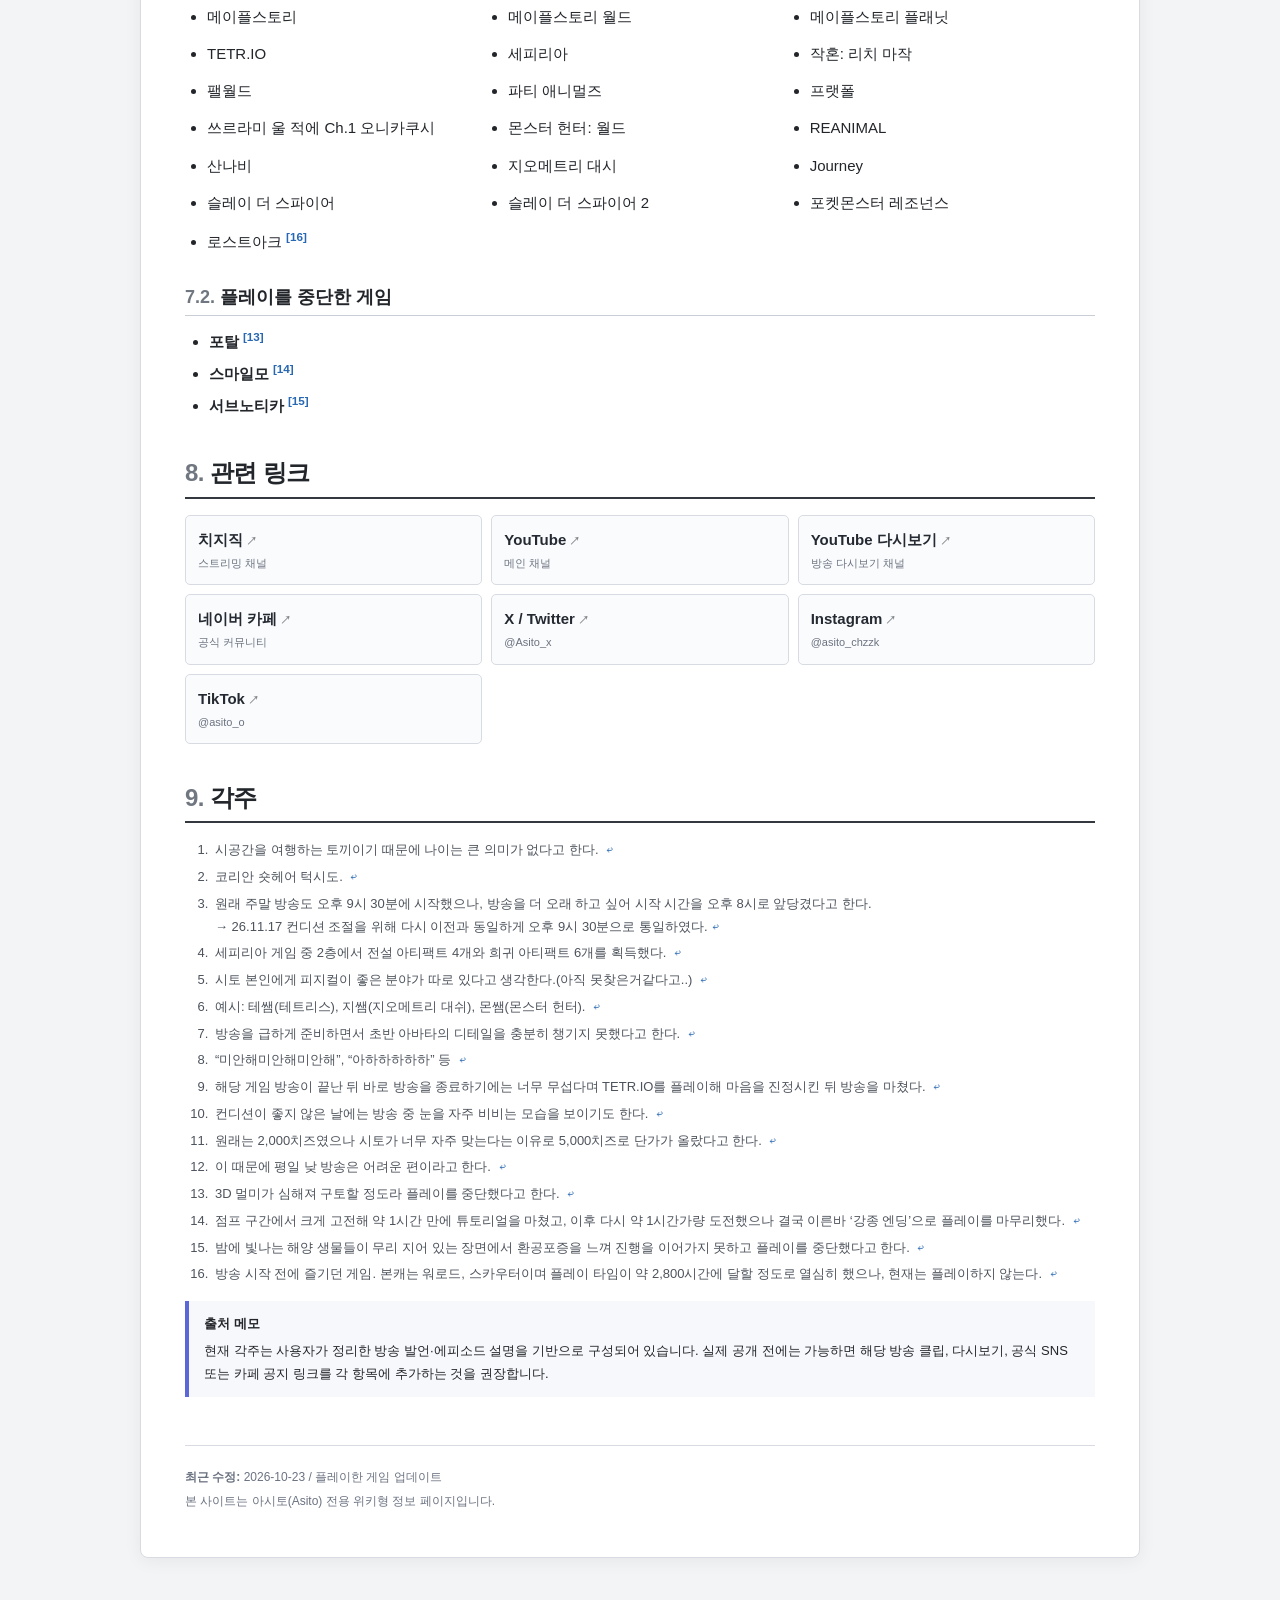
==== commit 4c5423b7: "Update index.html" ====
--- a/index.html
+++ b/index.html
@@ -268,7 +268,6 @@
           <p class="subtle">게임의 주요 특징과 1.2 버전 파일 정보, 인게임 사진은 상세 문서에서 확인할 수 있다.</p>
           <div class="content-links">
             <a class="detail-link" href="./content/totoris.html">상세 내용 보기</a>
-            <a class="detail-link" href="https://cafe.naver.com/f-e/cafes/31707301/articles/356?boardtype=L&amp;referrerAllArticles=false" target="_blank" rel="noopener noreferrer">관련 공지 보기</a>
           </div>
         </section>
         
